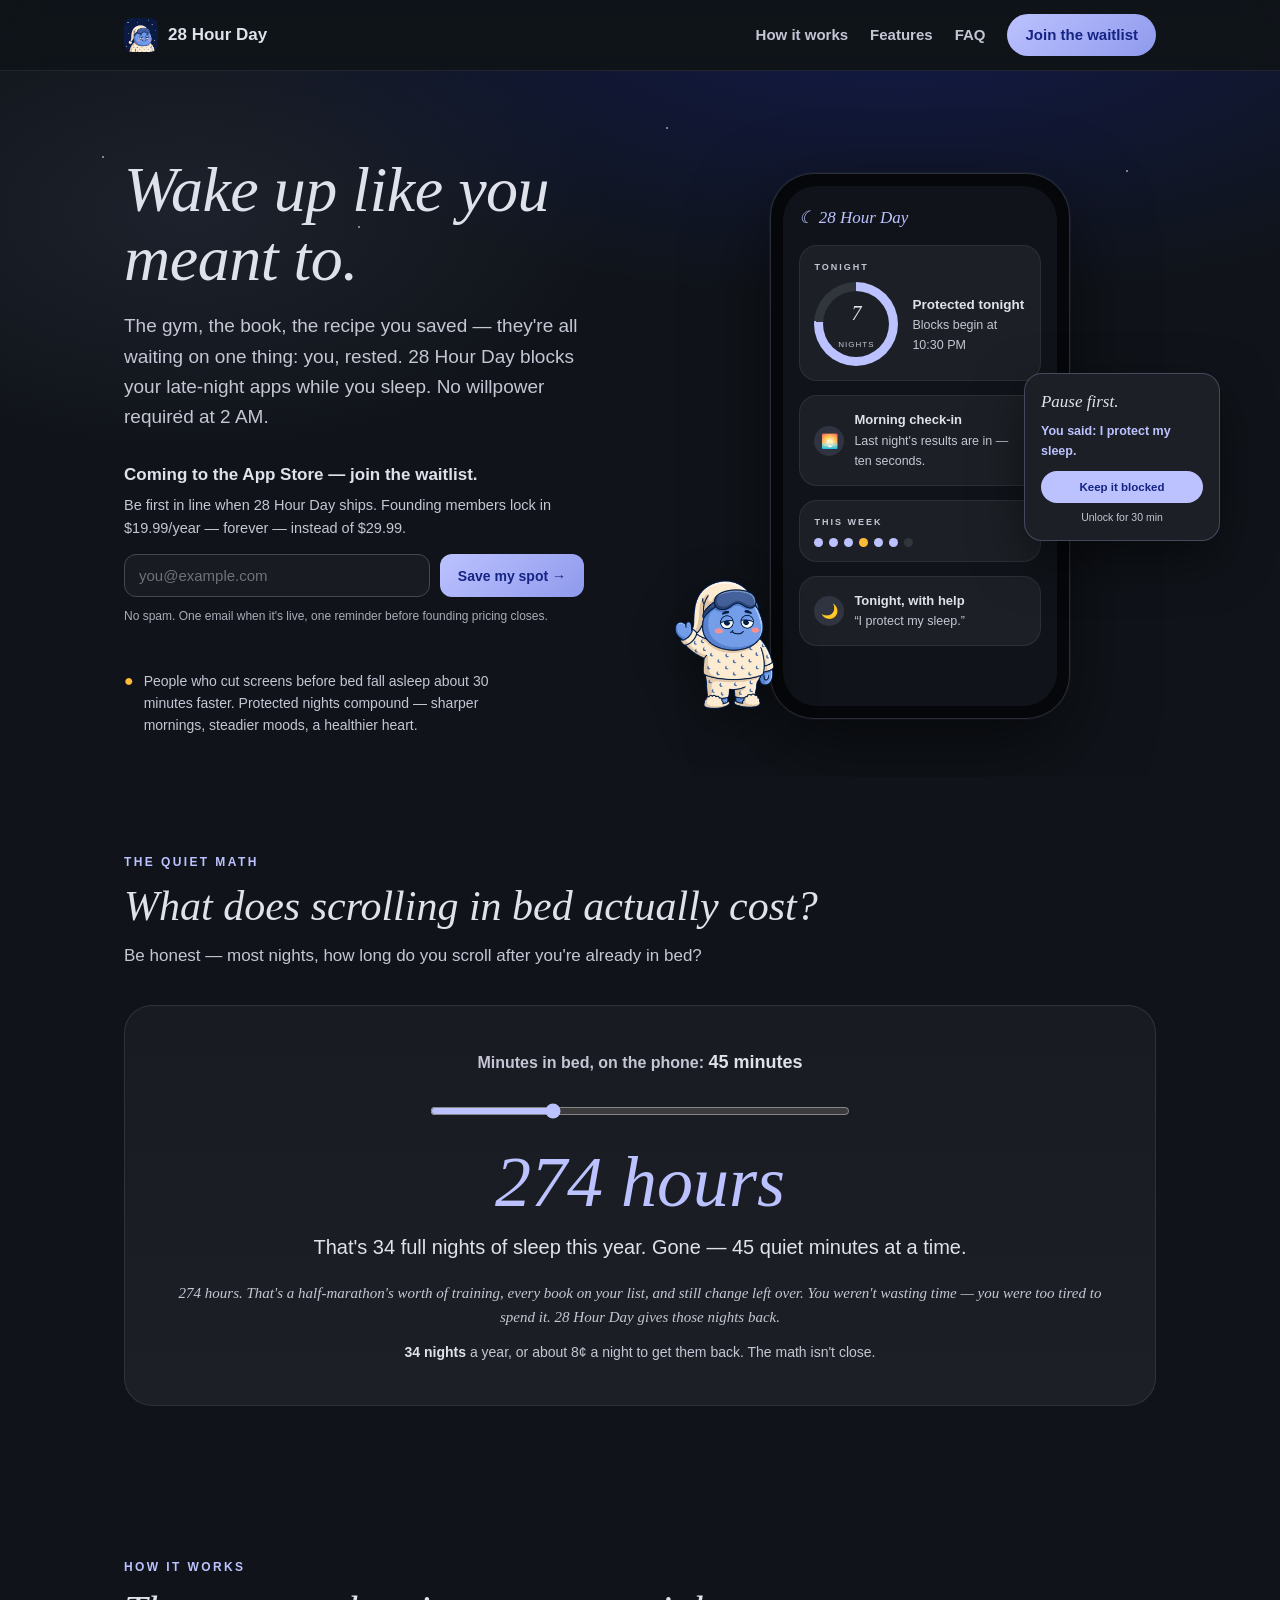
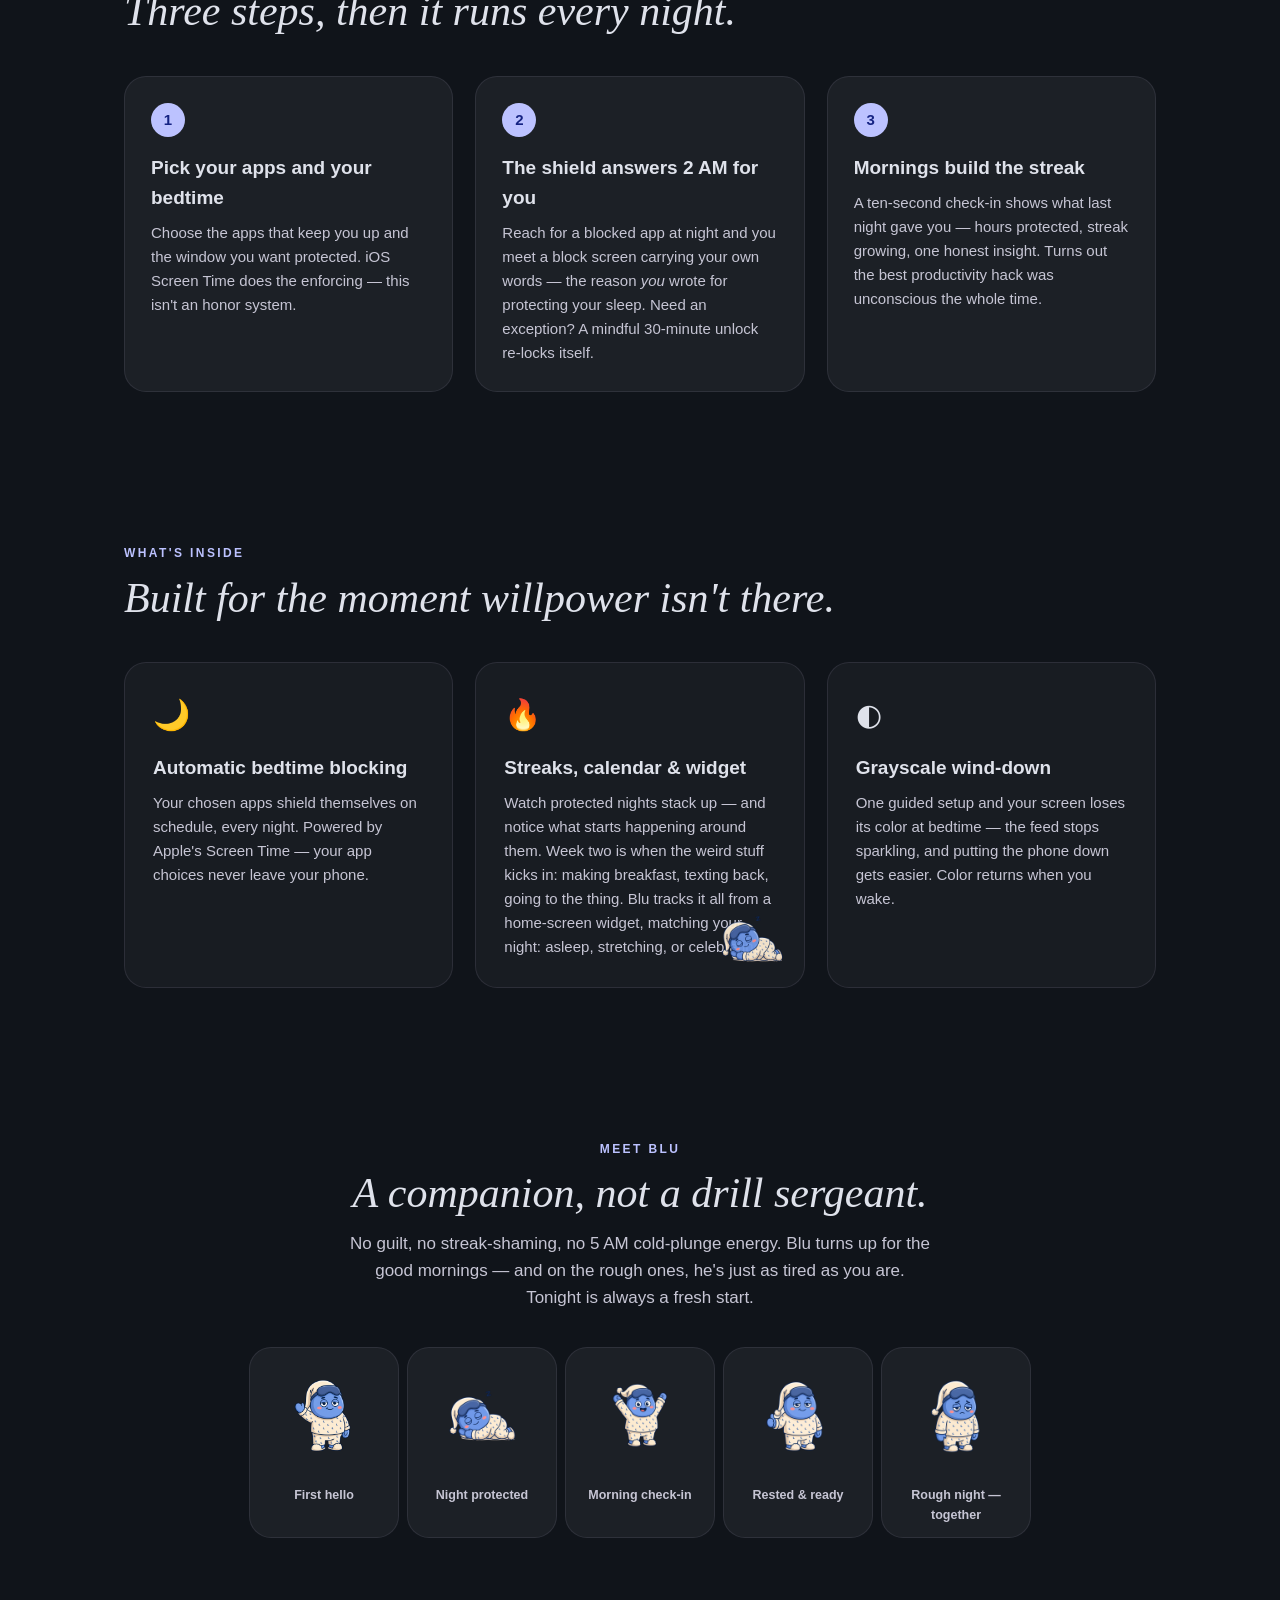
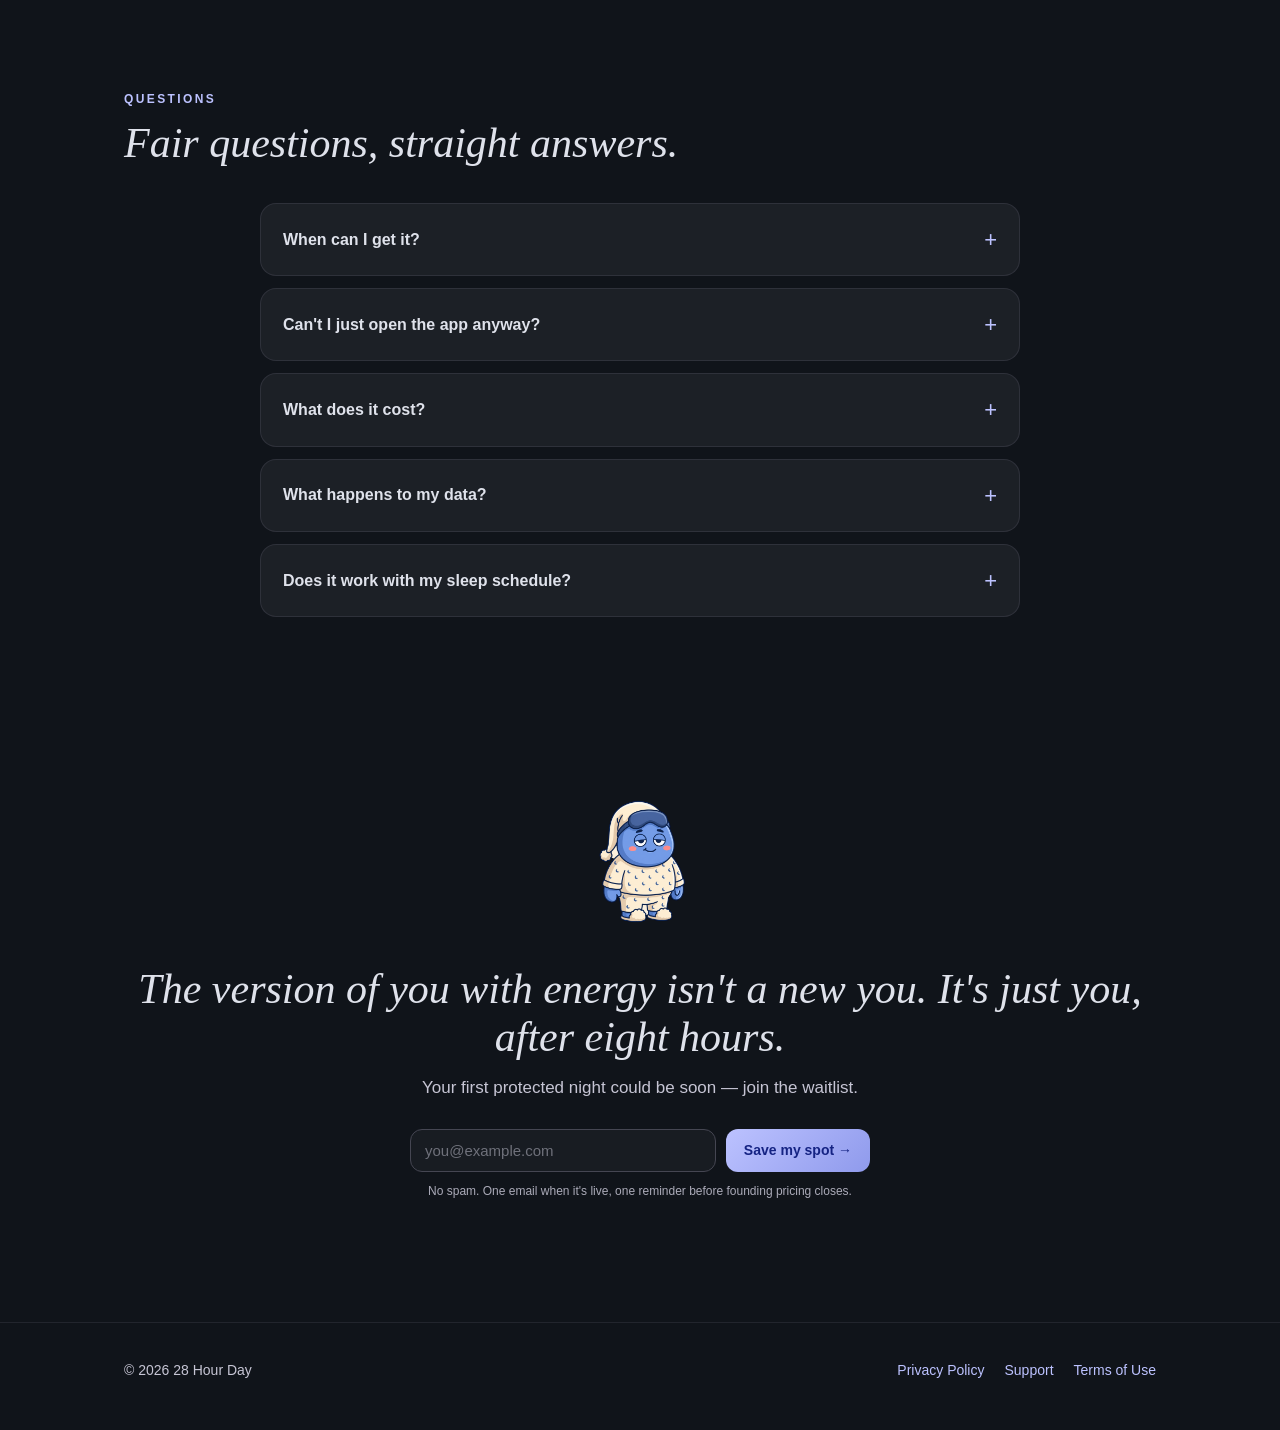
==== index.html @ 4c6e9293 "Wire live Formspree waitlist endpoint Co-Authored-By: Claude Fable 5 <noreply@anthropic.com>" ====
<!DOCTYPE html>
<html lang="en">
<head>
  <meta charset="utf-8">
  <meta name="viewport" content="width=device-width, initial-scale=1">
  <title>28 Hour Day — Wake up like you meant to</title>
  <meta name="description" content="Your phone can't talk you out of sleep anymore. 28 Hour Day blocks late-night apps while you sleep and gives the hours back. Join the waitlist.">
  <meta property="og:title" content="28 Hour Day — Wake up like you meant to">
  <meta property="og:description" content="Your phone can't talk you out of sleep anymore. 28 Hour Day blocks late-night apps while you sleep and gives the hours back. Join the waitlist.">
  <meta property="og:image" content="assets/blu-hero.png">
  <link rel="icon" type="image/png" href="assets/favicon.png">
  <link rel="stylesheet" href="styles.css">
</head>
<body>

<header class="site">
  <div class="wrap">
    <a class="brand" href="#">
      <img src="assets/app-icon.png" alt="28 Hour Day app icon">
      28 Hour Day
    </a>
    <nav class="site-nav">
      <a href="#how" class="hide-mobile">How it works</a>
      <a href="#features" class="hide-mobile">Features</a>
      <a href="#faq" class="hide-mobile">FAQ</a>
      <a href="#get" class="nav-cta">Join the waitlist</a>
    </nav>
  </div>
</header>

<main>
  <!-- Hero -->
  <section class="hero" id="get">
    <div class="stars" aria-hidden="true">
      <i style="top:12%;left:8%"></i><i style="top:22%;left:28%;animation-delay:.6s"></i>
      <i style="top:8%;left:52%;animation-delay:1.2s"></i><i style="top:30%;left:70%;animation-delay:.3s"></i>
      <i style="top:14%;left:88%;animation-delay:1.8s"></i><i style="top:48%;left:14%;animation-delay:.9s"></i>
      <i style="top:60%;left:80%;animation-delay:1.5s"></i><i style="top:70%;left:40%;animation-delay:2.1s"></i>
    </div>
    <div class="wrap hero-grid">
      <div>
        <h1>Wake up like you meant&nbsp;to.</h1>
        <p class="sub">The gym, the book, the recipe you saved — they're all waiting on one thing: you, rested. 28 Hour Day blocks your late-night apps while you sleep. No willpower required at 2&nbsp;AM.</p>
        <div class="waitlist">
          <h3>Coming to the App Store — join the waitlist.</h3>
          <p class="waitlist-body">Be first in line when 28 Hour Day ships. Founding members lock in $19.99/year — forever — instead of $29.99.</p>
          <form class="waitlist-form" data-waitlist novalidate>
            <input type="email" name="email" required autocomplete="email" placeholder="you@example.com" aria-label="Email address">
            <button type="submit">Save my spot &rarr;</button>
          </form>
          <p class="fine">No spam. One email when it's live, one reminder before founding pricing closes.</p>
          <p class="form-note" role="status" aria-live="polite"></p>
        </div>
        <p class="science-line">
          <span class="dot">●</span>
          <span>People who cut screens before bed fall asleep about 30 minutes faster. Protected nights compound — sharper mornings, steadier moods, a healthier heart.</span>
        </p>
      </div>

      <div class="hero-visual">
        <img class="blu" src="assets/blu-wave.png" alt="Blu, the 28 Hour Day mascot, waving">
        <div class="phone" role="img" aria-label="Preview of the 28 Hour Day home screen">
          <div class="screen">
            <div class="app-title">☾ 28 Hour Day</div>
            <div class="card">
              <div class="k">TONIGHT</div>
              <div class="dial">
                <div class="ring"><div>7<small>NIGHTS</small></div></div>
                <div class="dial-copy"><b>Protected tonight</b>Blocks begin at 10:30 PM</div>
              </div>
            </div>
            <div class="card">
              <div class="row">
                <div class="ic">🌅</div>
                <div><b>Morning check-in</b>Last night's results are in — ten seconds.</div>
              </div>
            </div>
            <div class="card">
              <div class="k">THIS WEEK</div>
              <div class="weekdots"><i></i><i></i><i></i><i class="amber"></i><i></i><i></i><i class="off"></i></div>
            </div>
            <div class="card">
              <div class="row">
                <div class="ic">🌙</div>
                <div><b>Tonight, with help</b>“I protect my sleep.”</div>
              </div>
            </div>
          </div>
        </div>
        <aside class="float-card shield" aria-label="Preview of the bedtime block screen">
          <div class="fc-title">Pause first.</div>
          <div class="fc-quote">You said: I protect my sleep.</div>
          <div class="fc-btn">Keep it blocked</div>
          <div class="fc-ghost">Unlock for 30 min</div>
        </aside>
      </div>
    </div>
  </section>

  <!-- Calculator -->
  <section id="cost">
    <div class="wrap">
      <p class="eyebrow">The quiet math</p>
      <h2>What does scrolling in bed actually cost?</h2>
      <p class="section-sub">Be honest — most nights, how long do you scroll after you're already in bed?</p>

      <div class="calc">
        <label for="scrollmins">Minutes in bed, on the phone: <span class="mins" id="minsLabel">45 minutes</span></label>
        <input type="range" id="scrollmins" min="15" max="120" step="15" value="45"
               aria-label="Minutes spent scrolling in bed each night">
        <div class="result" aria-live="polite">
          <div class="big" id="hoursOut">274 hours</div>
          <div class="nights" id="nightsOut">That's 34 full nights of sleep this year. Gone — 45 quiet minutes at a time.</div>
        </div>
        <p class="bridge"><span id="bridgeHours">274 hours</span>. That's a half-marathon's worth of training, every book on your list, and still change left over. You weren't wasting time — you were too tired to spend it. 28 Hour Day gives those nights back.</p>
        <p class="anchor-line"><span id="anchorNights">34 nights</span> a year, or about 8&cent; a night to get them back. The math isn't close.</p>
      </div>
    </div>
  </section>

  <!-- How it works -->
  <section id="how">
    <div class="wrap">
      <p class="eyebrow">How it works</p>
      <h2>Three steps, then it runs every night.</h2>
      <div class="steps">
        <div class="step">
          <div class="n">1</div>
          <h3>Pick your apps and your bedtime</h3>
          <p>Choose the apps that keep you up and the window you want protected. iOS Screen Time does the enforcing — this isn't an honor system.</p>
        </div>
        <div class="step">
          <div class="n">2</div>
          <h3>The shield answers 2 AM for you</h3>
          <p>Reach for a blocked app at night and you meet a block screen carrying your own words — the reason <em>you</em> wrote for protecting your sleep. Need an exception? A mindful 30-minute unlock re-locks itself.</p>
        </div>
        <div class="step">
          <div class="n">3</div>
          <h3>Mornings build the streak</h3>
          <p>A ten-second check-in shows what last night gave you — hours protected, streak growing, one honest insight. Turns out the best productivity hack was unconscious the whole time.</p>
        </div>
      </div>
    </div>
  </section>

  <!-- Features -->
  <section id="features">
    <div class="wrap">
      <p class="eyebrow">What's inside</p>
      <h2>Built for the moment willpower isn't there.</h2>
      <div class="features">
        <div class="feature">
          <div class="fi">🌙</div>
          <h3>Automatic bedtime blocking</h3>
          <p>Your chosen apps shield themselves on schedule, every night. Powered by Apple's Screen Time — your app choices never leave your phone.</p>
        </div>
        <div class="feature">
          <div class="fi">🔥</div>
          <h3>Streaks, calendar &amp; widget</h3>
          <p>Watch protected nights stack up — and notice what starts happening around them. Week two is when the weird stuff kicks in: making breakfast, texting back, going to the thing. Blu tracks it all from a home-screen widget, matching your night: asleep, stretching, or celebrating.</p>
          <img class="blu-mini" src="assets/blu-asleep.png" alt="">
        </div>
        <div class="feature">
          <div class="fi">◐</div>
          <h3>Grayscale wind-down</h3>
          <p>One guided setup and your screen loses its color at bedtime — the feed stops sparkling, and putting the phone down gets easier. Color returns when you wake.</p>
        </div>
      </div>
    </div>
  </section>

  <!-- Blu -->
  <section class="blu-band">
    <div class="wrap">
      <p class="eyebrow">Meet Blu</p>
      <h2>A companion, not a drill sergeant.</h2>
      <p class="section-sub" style="margin-left:auto;margin-right:auto;">No guilt, no streak-shaming, no 5 AM cold-plunge energy. Blu turns up for the good mornings — and on the rough ones, he's just as tired as you are. Tonight is always a fresh start.</p>
      <div class="poses">
        <figure><img src="assets/blu-wave.png" alt="Blu waving hello"><figcaption>First hello</figcaption></figure>
        <figure><img src="assets/blu-asleep.png" alt="Blu asleep"><figcaption>Night protected</figcaption></figure>
        <figure><img src="assets/blu-morning-stretch.png" alt="Blu stretching in the morning"><figcaption>Morning check-in</figcaption></figure>
        <figure><img src="assets/blu-thumbs-up.png" alt="Blu giving a thumbs up"><figcaption>Rested &amp; ready</figcaption></figure>
        <figure><img src="assets/blu-tired.png" alt="Blu looking tired"><figcaption>Rough night — together</figcaption></figure>
      </div>
    </div>
  </section>

  <!-- FAQ -->
  <section id="faq">
    <div class="wrap">
      <p class="eyebrow">Questions</p>
      <h2>Fair questions, straight answers.</h2>
      <div class="faq">
        <details id="faq-appstore">
          <summary>When can I get it?</summary>
          <p>Soon — it's in the final stretch before App Store release. The waitlist is the fastest way in: you'll get one email the day it ships, and founding members on the list lock in $19.99/year for life. No spam, and you can unsubscribe with one tap.</p>
        </details>
        <details>
          <summary>Can't I just open the app anyway?</summary>
          <p>Blocking is enforced by Apple's Screen Time system, not by a reminder you can swipe away. There is a deliberate escape hatch — a 30-minute unlock that re-locks itself — because real life has exceptions. The difference is you'll make that choice looking at your own words, not on autopilot.</p>
        </details>
        <details>
          <summary>What does it cost?</summary>
          <p>28 Hour Day Pro is $29.99/year with a 7-day free trial, or $5.99/month. Waitlist founding members lock in $19.99/year instead. Subscriptions renew automatically until cancelled in your device Settings, and you can cancel anytime during the trial without being charged.</p>
        </details>
        <details>
          <summary>What happens to my data?</summary>
          <p>Your nights live on your phone. Which apps you block never leaves your device — Apple's Screen Time design makes that data invisible even to us. An account (email only) backs up your streak and stats so they survive a reinstall, and you can delete the account and its backup from inside the app at any time. No ads, no tracking. Details in the <a href="privacy.html">privacy policy</a>.</p>
        </details>
        <details>
          <summary>Does it work with my sleep schedule?</summary>
          <p>You set your own bedtime and wake time, including schedules that cross midnight and different days of the week. The morning check-in follows <em>your</em> morning, whenever that is.</p>
        </details>
      </div>
    </div>
  </section>

  <!-- Final CTA -->
  <section class="final-cta">
    <div class="wrap">
      <img class="blu" src="assets/blu-hero.png" alt="Blu, the 28 Hour Day mascot">
      <h2>The version of you with energy isn't a new you. It's just you, after eight hours.</h2>
      <p class="section-sub" style="margin-left:auto;margin-right:auto;text-align:center;">Your first protected night could be soon — join the waitlist.</p>
      <div class="waitlist final">
        <form class="waitlist-form" data-waitlist novalidate>
          <input type="email" name="email" required autocomplete="email" placeholder="you@example.com" aria-label="Email address">
          <button type="submit">Save my spot &rarr;</button>
        </form>
        <p class="fine">No spam. One email when it's live, one reminder before founding pricing closes.</p>
        <p class="form-note" role="status" aria-live="polite"></p>
      </div>
    </div>
  </section>
</main>

<footer class="site">
  <div class="wrap">
    <span>© 2026 28 Hour Day</span>
    <nav>
      <a href="privacy.html">Privacy Policy</a>
      <a href="support.html">Support</a>
      <a href="https://www.apple.com/legal/internet-services/itunes/dev/stdeula/">Terms of Use</a>
    </nav>
  </div>
</footer>

<script>
  // Scroll-cost calculator — same math as the app's onboarding bombshell.
  const slider = document.getElementById("scrollmins");
  const minsLabel = document.getElementById("minsLabel");
  const hoursOut = document.getElementById("hoursOut");
  const nightsOut = document.getElementById("nightsOut");

  const bridgeHours = document.getElementById("bridgeHours");
  const anchorNights = document.getElementById("anchorNights");

  function update() {
    const mins = Number(slider.value);
    const hours = Math.max(1, Math.round(mins * 365 / 60));
    const nights = Math.max(1, Math.round(hours / 8));
    minsLabel.textContent = mins >= 60
      ? (mins % 60 === 0 ? `${mins / 60} hour${mins === 60 ? "" : "s"}` : `${Math.floor(mins / 60)}h ${mins % 60}m`)
      : `${mins} minutes`;
    hoursOut.textContent = `${hours} hours`;
    nightsOut.textContent = `That's ${nights} full nights of sleep this year. Gone — ${mins} quiet minutes at a time.`;
    bridgeHours.textContent = `${hours} hours`;
    anchorNights.textContent = `${nights} nights`;
  }
  slider.addEventListener("input", update);
  update();

  // Waitlist — both forms share one endpoint (Formspree).
  const WAITLIST_ENDPOINT = "https://formspree.io/f/mykrkjol";

  document.querySelectorAll("[data-waitlist]").forEach((form) => {
    const note = form.parentElement.querySelector(".form-note");
    form.addEventListener("submit", async (event) => {
      event.preventDefault();
      const email = form.email.value.trim();
      if (!/^[^\s@]+@[^\s@]+\.[^\s@]+$/.test(email)) {
        note.textContent = "That email doesn't look quite right — mind checking it?";
        return;
      }
      if (WAITLIST_ENDPOINT.includes("YOUR-FORM-ID")) {
        note.textContent = "The waitlist opens in a day or two — check back soon.";
        return;
      }
      const button = form.querySelector("button");
      button.disabled = true;
      note.textContent = "Saving your spot…";
      try {
        const response = await fetch(WAITLIST_ENDPOINT, {
          method: "POST",
          headers: { "Accept": "application/json", "Content-Type": "application/json" },
          body: JSON.stringify({ email })
        });
        if (response.ok) {
          form.replaceWith(Object.assign(document.createElement("p"), {
            className: "waitlist-success",
            textContent: "You're on the list. See you at launch. \u{1F319}"
          }));
          note.textContent = "";
        } else {
          note.textContent = "Hmm, that didn't go through — try again in a minute.";
          button.disabled = false;
        }
      } catch {
        note.textContent = "Hmm, that didn't go through — try again in a minute.";
        button.disabled = false;
      }
    });
  });
</script>

</body>
</html>
---- styles.css ----
/* 28 Hour Day — site styles. Palette mirrors the app's celestial tokens. */

:root {
  --surface: #10141A;
  --surface-low: #181C22;
  --surface-card: #1C2026;
  --surface-high: #31353C;
  --primary: #BCC2FF;
  --primary-deep: #142283;
  --on-primary: #152383;
  --text: #DFE2EB;
  --subtext: #C6C5D4;
  --outline: #454652;
  --amber: #FFBA38;
  --serif: "New York", "Iowan Old Style", Georgia, "Times New Roman", serif;
  --rounded: -apple-system, BlinkMacSystemFont, "SF Pro Rounded", "Segoe UI", Roboto, sans-serif;
}

* { margin: 0; padding: 0; box-sizing: border-box; }

html { scroll-behavior: smooth; }

body {
  background: var(--surface);
  color: var(--text);
  font-family: var(--rounded);
  font-size: 17px;
  line-height: 1.6;
  -webkit-font-smoothing: antialiased;
}

a { color: var(--primary); text-decoration: none; }
a:hover { text-decoration: underline; }

.wrap { max-width: 1080px; margin: 0 auto; padding: 0 24px; }

/* Header */
header.site {
  position: sticky; top: 0; z-index: 50;
  background: rgba(16, 20, 26, 0.85);
  backdrop-filter: blur(14px);
  -webkit-backdrop-filter: blur(14px);
  border-bottom: 1px solid rgba(69, 70, 82, 0.35);
}
header.site .wrap {
  display: flex; align-items: center; justify-content: space-between;
  padding-top: 14px; padding-bottom: 14px;
}
.brand { display: flex; align-items: center; gap: 10px; font-weight: 700; color: var(--text); font-size: 17px; }
.brand img { width: 34px; height: 34px; border-radius: 8px; }
.brand:hover { text-decoration: none; }
nav.site-nav { display: flex; gap: 22px; align-items: center; font-size: 15px; font-weight: 600; }
nav.site-nav a { color: var(--subtext); }
nav.site-nav a:hover { color: var(--primary); text-decoration: none; }
.nav-cta {
  background: linear-gradient(135deg, var(--primary), #8f9aec);
  color: var(--on-primary) !important;
  padding: 9px 18px; border-radius: 999px; font-weight: 700;
}
.nav-cta:hover { filter: brightness(1.06); }

/* Hero */
.hero { position: relative; overflow: hidden; padding: 84px 0 40px; }
.hero::before {
  content: ""; position: absolute; inset: 0;
  background:
    radial-gradient(1200px 500px at 70% -10%, rgba(20, 34, 131, 0.45), transparent 60%),
    radial-gradient(700px 400px at 15% 20%, rgba(188, 194, 255, 0.08), transparent 60%);
  pointer-events: none;
}
.stars { position: absolute; inset: 0; pointer-events: none; }
.stars i {
  position: absolute; width: 2px; height: 2px; border-radius: 50%;
  background: rgba(223, 226, 235, 0.7);
  animation: twinkle 3.4s ease-in-out infinite;
}
@keyframes twinkle { 0%, 100% { opacity: .25; } 50% { opacity: .9; } }
@media (prefers-reduced-motion: reduce) { .stars i { animation: none; } }

.hero-grid { position: relative; display: grid; grid-template-columns: 1.05fr .95fr; gap: 40px; align-items: center; }

.hero h1 {
  font-family: var(--serif); font-style: italic; font-weight: 500;
  font-size: clamp(42px, 6vw, 64px); line-height: 1.08; letter-spacing: -0.5px;
}
.hero .sub {
  margin-top: 18px; font-size: 19px; color: var(--subtext); max-width: 46ch;
}
.hero .cta-row { margin-top: 28px; display: flex; align-items: center; gap: 16px; flex-wrap: wrap; }

.badge-appstore {
  display: inline-flex; align-items: center; gap: 10px;
  border: 1.5px solid var(--outline); border-radius: 12px;
  padding: 10px 18px; color: var(--text); font-weight: 600; font-size: 15px;
  background: var(--surface-low);
}
.badge-appstore:hover { border-color: var(--primary); text-decoration: none; }
.badge-appstore .apple { font-size: 24px; line-height: 1; }
.badge-appstore small { display: block; font-size: 11px; color: var(--subtext); font-weight: 500; }
.badge-appstore.soon { opacity: .85; }

/* Waitlist */
.waitlist { margin-top: 28px; max-width: 460px; }
.waitlist h3 { font-size: 17px; font-weight: 700; }
.waitlist .waitlist-body { color: var(--subtext); font-size: 14.5px; margin-top: 6px; }
.waitlist-form { display: flex; gap: 10px; margin-top: 14px; }
.waitlist-form input {
  flex: 1; min-width: 0; background: var(--surface-low);
  border: 1.5px solid var(--outline); border-radius: 12px;
  padding: 12px 14px; color: var(--text); font-family: var(--rounded); font-size: 15px;
}
.waitlist-form input::placeholder { color: rgba(198, 197, 212, .5); }
.waitlist-form input:focus { outline: none; border-color: var(--primary); }
.waitlist-form button {
  background: linear-gradient(135deg, var(--primary), #8f9aec);
  color: var(--on-primary); border: none; border-radius: 12px;
  padding: 12px 18px; font-family: var(--rounded); font-size: 14px; font-weight: 700;
  cursor: pointer; white-space: nowrap;
}
.waitlist-form button:hover { filter: brightness(1.06); }
.waitlist-form button:disabled { opacity: .6; cursor: default; }
.waitlist .fine { font-size: 12px; color: var(--subtext); margin-top: 10px; opacity: .85; }
.waitlist .form-note { font-size: 13px; color: var(--amber); margin-top: 8px; min-height: 1em; }
.waitlist-success { font-size: 16px; font-weight: 700; color: var(--primary); margin-top: 14px; }
.waitlist.final { margin-left: auto; margin-right: auto; text-align: center; }
.waitlist.final .waitlist-form { justify-content: center; }
@media (max-width: 480px) {
  .waitlist-form { flex-direction: column; }
  .waitlist-form button { width: 100%; }
}

/* Calculator pricing anchor */
.anchor-line { color: var(--subtext); font-size: 14px; margin-top: 12px; }
.anchor-line span { color: var(--text); font-weight: 700; }

.science-line {
  margin-top: 22px; font-size: 14px; color: var(--subtext);
  display: flex; gap: 10px; align-items: flex-start; max-width: 48ch;
}
.science-line .dot { color: var(--amber); font-size: 16px; line-height: 1.4; }

/* Phone mockup */
.hero-visual { position: relative; display: flex; justify-content: center; }
.hero-visual .blu { position: absolute; width: 180px; bottom: -20px; left: -48px; z-index: 3; filter: drop-shadow(0 12px 24px rgba(0,0,0,.45)); }

.phone {
  width: 300px; border-radius: 44px; padding: 12px;
  background: #05070a; border: 1px solid #2a2e36;
  box-shadow: 0 30px 80px rgba(0, 0, 0, .55), 0 0 0 1px rgba(188,194,255,.06);
  position: relative; z-index: 2;
}
.phone .screen {
  border-radius: 34px; overflow: hidden; background: var(--surface);
  padding: 18px 16px 22px; min-height: 520px;
  display: flex; flex-direction: column; gap: 14px;
}
.screen .app-title { display: flex; align-items: center; gap: 7px; color: var(--primary); font-family: var(--serif); font-style: italic; font-size: 17px; }
.screen .card {
  background: var(--surface-card); border-radius: 18px; padding: 14px;
  border: 1px solid rgba(69,70,82,.4);
}
.screen .k { font-size: 9px; letter-spacing: 2px; color: var(--subtext); font-weight: 700; }
.screen .dial { display: flex; align-items: center; gap: 14px; margin-top: 8px; }
.screen .ring {
  width: 84px; height: 84px; border-radius: 50%;
  background: conic-gradient(var(--primary) 0 76%, var(--surface-high) 76% 100%);
  display: grid; place-items: center; flex: none;
}
.screen .ring > div {
  width: 66px; height: 66px; border-radius: 50%; background: var(--surface-card);
  display: grid; place-items: center; text-align: center;
  font-family: var(--serif); font-style: italic; font-size: 20px; color: var(--text);
}
.screen .ring small { display: block; font-size: 8px; letter-spacing: 1px; color: var(--subtext); font-family: var(--rounded); font-style: normal; }
.screen .dial-copy { font-size: 12.5px; color: var(--subtext); }
.screen .dial-copy b { color: var(--text); display: block; font-size: 13.5px; }
.screen .row { display: flex; align-items: center; gap: 10px; font-size: 12.5px; color: var(--subtext); }
.screen .row .ic { width: 30px; height: 30px; border-radius: 50%; background: rgba(188,194,255,.12); display: grid; place-items: center; font-size: 14px; flex: none; }
.screen .row b { color: var(--text); display: block; font-size: 13px; }
.screen .weekdots { display: flex; gap: 6px; margin-top: 8px; }
.screen .weekdots i { width: 9px; height: 9px; border-radius: 50%; background: var(--primary); }
.screen .weekdots i.off { background: var(--surface-high); }
.screen .weekdots i.amber { background: var(--amber); }

.float-card {
  position: absolute; z-index: 4; background: var(--surface-card);
  border: 1px solid rgba(188,194,255,.25); border-radius: 18px; padding: 14px 16px;
  box-shadow: 0 18px 50px rgba(0,0,0,.5); width: 210px;
}
.float-card.shield { right: -64px; top: 200px; width: 196px; }
.float-card .fc-title { font-family: var(--serif); font-style: italic; font-size: 17px; }
.float-card .fc-quote { color: var(--primary); font-size: 12.5px; font-weight: 600; margin-top: 6px; }
.float-card .fc-btn {
  margin-top: 10px; background: var(--primary); color: var(--on-primary);
  border-radius: 999px; text-align: center; font-size: 11.5px; font-weight: 700; padding: 7px;
}
.float-card .fc-ghost { text-align: center; font-size: 10.5px; color: var(--subtext); margin-top: 6px; }

/* Sections */
section { padding: 76px 0; }
.eyebrow { font-size: 12px; letter-spacing: 2.4px; font-weight: 700; color: var(--primary); text-transform: uppercase; }
h2 {
  font-family: var(--serif); font-style: italic; font-weight: 500;
  font-size: clamp(30px, 4vw, 42px); line-height: 1.15; margin-top: 10px;
}
.section-sub { color: var(--subtext); margin-top: 12px; max-width: 62ch; }

/* Calculator */
.calc {
  background: linear-gradient(180deg, var(--surface-low), var(--surface-card));
  border: 1px solid rgba(69,70,82,.5); border-radius: 28px;
  padding: 42px; margin-top: 36px; text-align: center;
}
.calc label { display: block; font-size: 16px; color: var(--subtext); font-weight: 600; }
.calc input[type="range"] {
  width: min(420px, 90%); margin: 26px auto 6px; accent-color: var(--primary); display: block;
}
.calc .mins { font-weight: 700; color: var(--text); font-size: 18px; }
.calc .result { margin-top: 26px; }
.calc .big {
  font-family: var(--serif); font-style: italic; font-size: clamp(44px, 7vw, 72px);
  color: var(--primary); line-height: 1.05;
}
.calc .nights { color: var(--text); font-size: 20px; margin-top: 10px; }
.calc .bridge { color: var(--subtext); font-size: 15px; margin-top: 18px; font-style: italic; font-family: var(--serif); }

/* Steps */
.steps { display: grid; grid-template-columns: repeat(3, 1fr); gap: 22px; margin-top: 40px; }
.step { background: var(--surface-card); border: 1px solid rgba(69,70,82,.45); border-radius: 22px; padding: 26px; }
.step .n {
  width: 34px; height: 34px; border-radius: 50%; background: var(--primary);
  color: var(--on-primary); font-weight: 800; display: grid; place-items: center; font-size: 15px;
}
.step h3 { margin-top: 16px; font-size: 19px; }
.step p { margin-top: 8px; color: var(--subtext); font-size: 15px; }

/* Features */
.features { display: grid; grid-template-columns: repeat(3, 1fr); gap: 22px; margin-top: 40px; }
.feature {
  background: var(--surface-low); border: 1px solid rgba(69,70,82,.45);
  border-radius: 22px; padding: 28px; position: relative; overflow: hidden;
}
.feature .fi { font-size: 30px; }
.feature h3 { margin-top: 14px; font-size: 19px; }
.feature p { margin-top: 8px; color: var(--subtext); font-size: 15px; }
.feature img.blu-mini { position: absolute; right: 6px; bottom: 0; width: 92px; opacity: .95; }

/* Blu band */
.blu-band { text-align: center; }
.blu-band .poses { display: flex; justify-content: center; gap: 8px; margin-top: 36px; flex-wrap: wrap; }
.blu-band .poses figure {
  background: var(--surface-card); border: 1px solid rgba(69,70,82,.45);
  border-radius: 22px; padding: 20px 16px 12px; width: 150px;
}
.blu-band .poses img { width: 100px; height: 100px; object-fit: contain; }
.blu-band .poses figcaption { font-size: 12.5px; color: var(--subtext); margin-top: 8px; font-weight: 600; }

/* FAQ */
.faq { max-width: 760px; margin: 36px auto 0; }
.faq details {
  background: var(--surface-card); border: 1px solid rgba(69,70,82,.45);
  border-radius: 16px; padding: 18px 22px; margin-bottom: 12px;
}
.faq summary { cursor: pointer; font-weight: 700; font-size: 16px; list-style: none; display: flex; justify-content: space-between; align-items: center; }
.faq summary::-webkit-details-marker { display: none; }
.faq summary::after { content: "+"; color: var(--primary); font-size: 22px; font-weight: 400; }
.faq details[open] summary::after { content: "–"; }
.faq details p { margin-top: 12px; color: var(--subtext); font-size: 15px; }

/* Final CTA */
.final-cta { text-align: center; padding-bottom: 100px; }
.final-cta .blu { width: 170px; }
.final-cta h2 { margin-top: 6px; }
.final-cta .cta-row { justify-content: center; display: flex; margin-top: 28px; }

/* Footer */
footer.site {
  border-top: 1px solid rgba(69,70,82,.35); padding: 36px 0 48px;
  color: var(--subtext); font-size: 14px;
}
footer.site .wrap { display: flex; justify-content: space-between; align-items: center; gap: 18px; flex-wrap: wrap; }
footer.site nav { display: flex; gap: 20px; }

/* Legal pages */
.legal { max-width: 760px; margin: 0 auto; padding: 64px 24px 96px; }
.legal h1 { font-family: var(--serif); font-style: italic; font-weight: 500; font-size: 38px; }
.legal .updated { color: var(--subtext); font-size: 14px; margin-top: 8px; }
.legal h2 { font-size: 24px; margin: 40px 0 0; }
.legal p, .legal li { color: var(--subtext); margin-top: 12px; font-size: 16px; }
.legal ul { padding-left: 22px; }
.legal strong { color: var(--text); }

/* Responsive */
@media (max-width: 900px) {
  .hero-grid { grid-template-columns: 1fr; gap: 56px; }
  .hero { padding-top: 56px; }
  .hero-visual { margin-top: 8px; }
  .float-card.shield { right: 0; }
  .steps, .features { grid-template-columns: 1fr; }
  nav.site-nav a.hide-mobile { display: none; }
}
@media (max-width: 480px) {
  .hero-visual .blu { width: 140px; left: -8px; }
  .float-card.shield { display: none; }
  .calc { padding: 30px 18px; }
}
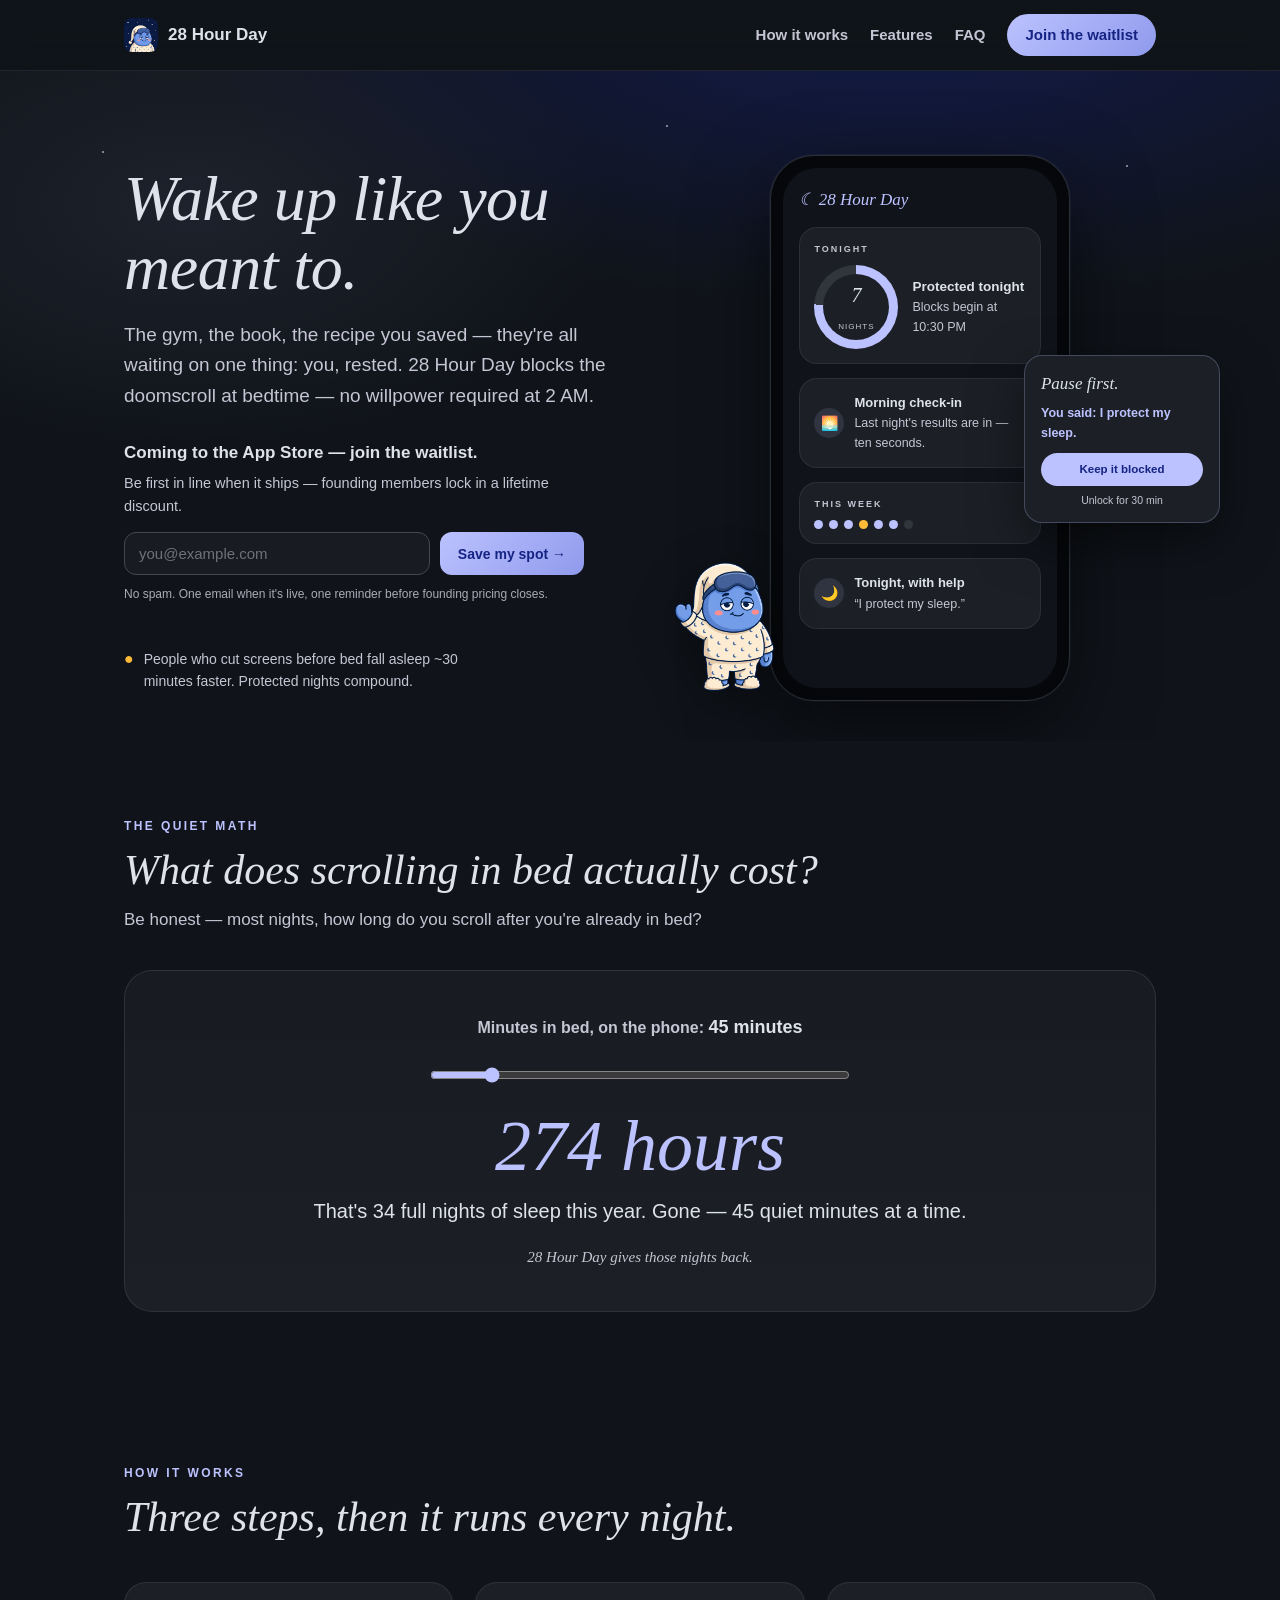
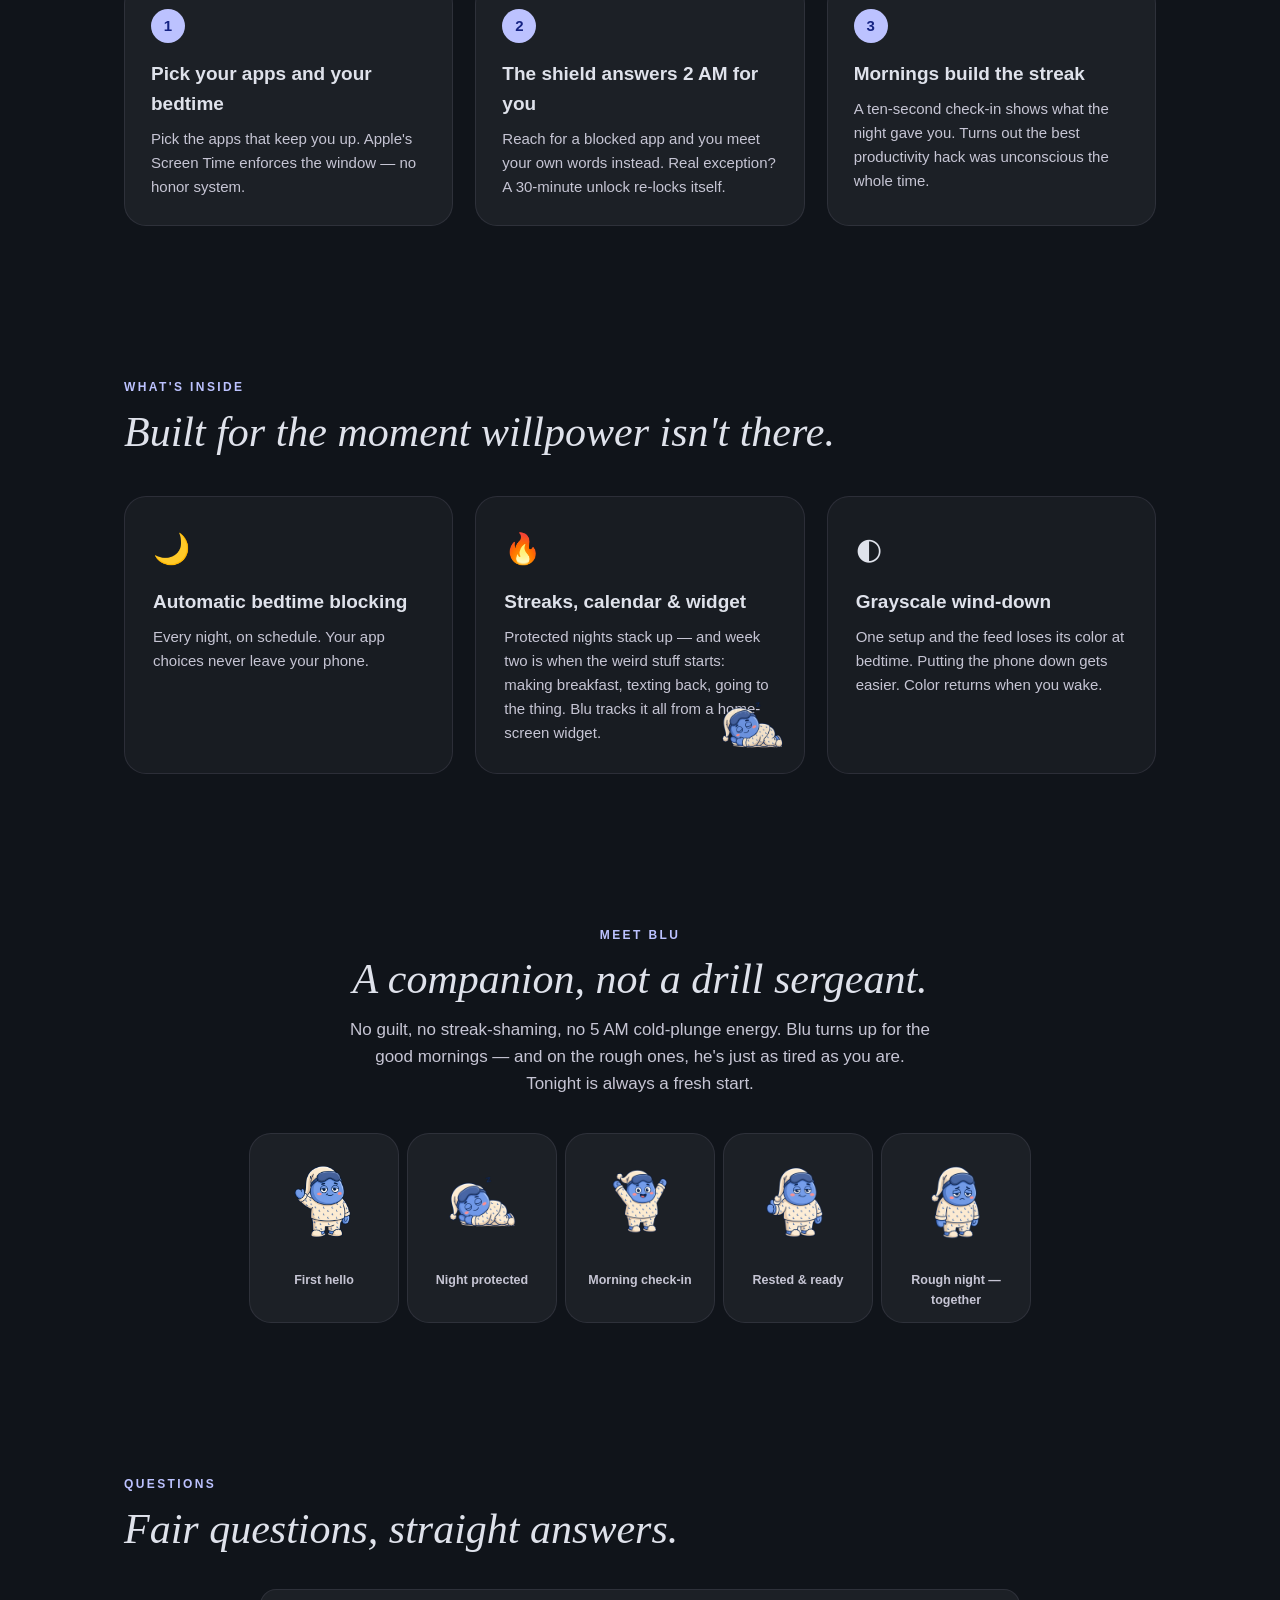
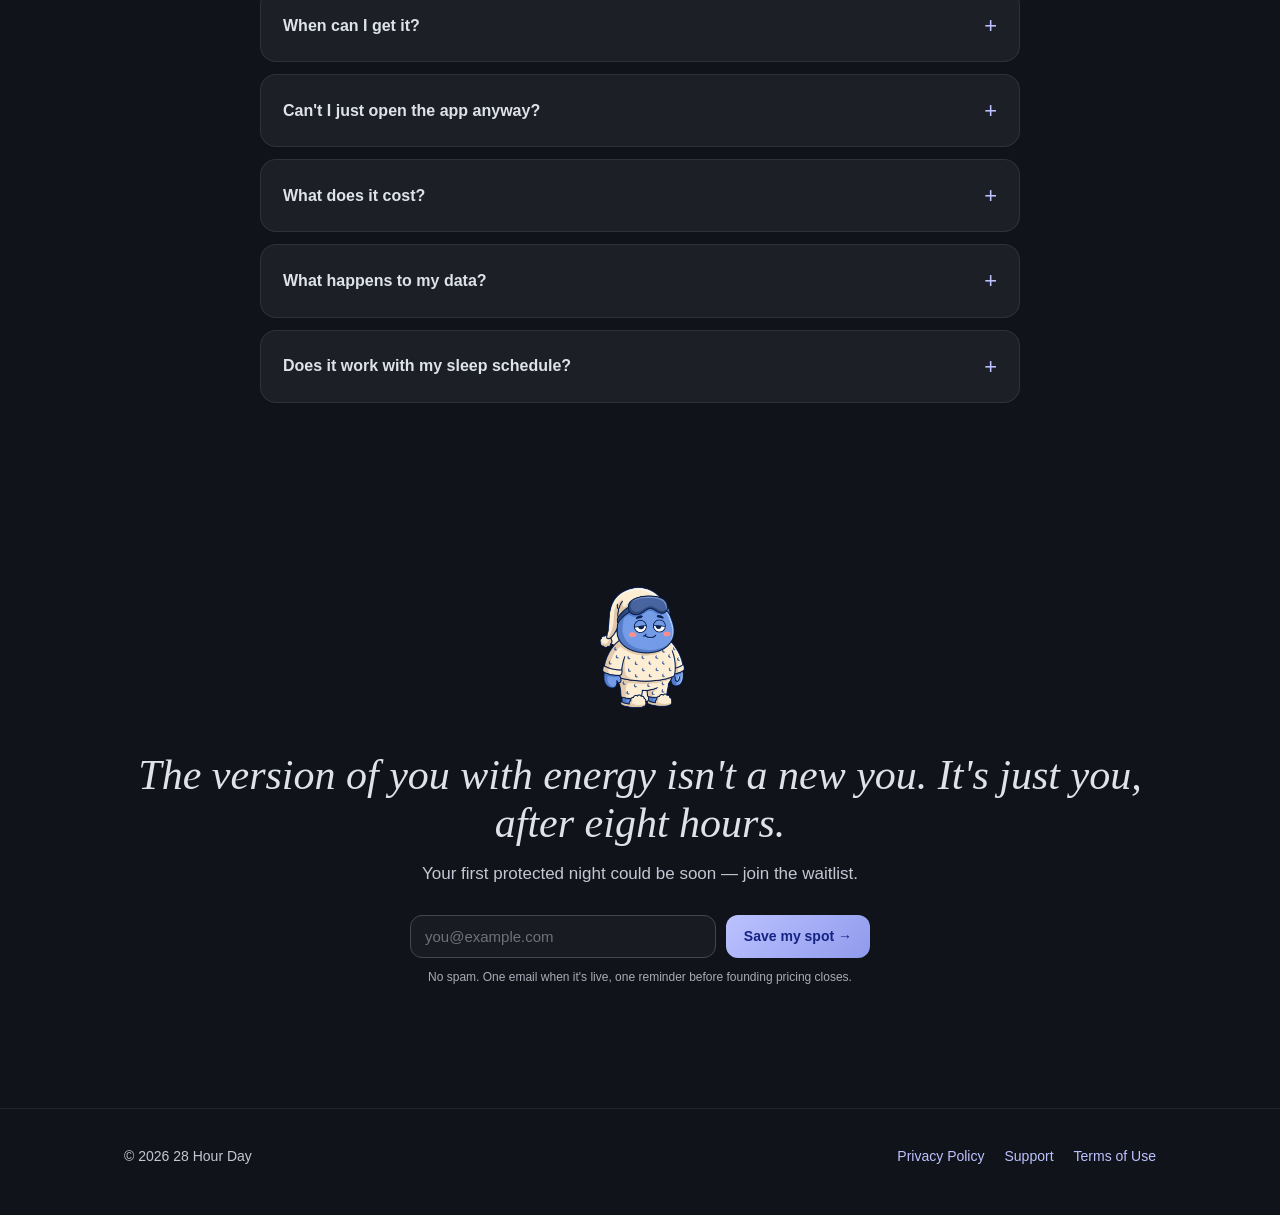
==== commit e1924637: "Copy diet: doomscroll hero line, pricing off the page surface, 4h slider Hero sub is one sentence sh" ====
--- a/index.html
+++ b/index.html
@@ -40,10 +40,10 @@
     <div class="wrap hero-grid">
       <div>
         <h1>Wake up like you meant&nbsp;to.</h1>
-        <p class="sub">The gym, the book, the recipe you saved — they're all waiting on one thing: you, rested. 28 Hour Day blocks your late-night apps while you sleep. No willpower required at 2&nbsp;AM.</p>
+        <p class="sub">The gym, the book, the recipe you saved — they're all waiting on one thing: you, rested. 28 Hour Day blocks the doomscroll at bedtime — no willpower required at 2&nbsp;AM.</p>
         <div class="waitlist">
           <h3>Coming to the App Store — join the waitlist.</h3>
-          <p class="waitlist-body">Be first in line when 28 Hour Day ships. Founding members lock in $19.99/year — forever — instead of $29.99.</p>
+          <p class="waitlist-body">Be first in line when it ships — founding members lock in a lifetime discount.</p>
           <form class="waitlist-form" data-waitlist novalidate>
             <input type="email" name="email" required autocomplete="email" placeholder="you@example.com" aria-label="Email address">
             <button type="submit">Save my spot &rarr;</button>
@@ -53,7 +53,7 @@
         </div>
         <p class="science-line">
           <span class="dot">●</span>
-          <span>People who cut screens before bed fall asleep about 30 minutes faster. Protected nights compound — sharper mornings, steadier moods, a healthier heart.</span>
+          <span>People who cut screens before bed fall asleep ~30 minutes faster. Protected nights compound.</span>
         </p>
       </div>
 
@@ -106,14 +106,13 @@
 
       <div class="calc">
         <label for="scrollmins">Minutes in bed, on the phone: <span class="mins" id="minsLabel">45 minutes</span></label>
-        <input type="range" id="scrollmins" min="15" max="120" step="15" value="45"
+        <input type="range" id="scrollmins" min="15" max="240" step="15" value="45"
                aria-label="Minutes spent scrolling in bed each night">
         <div class="result" aria-live="polite">
           <div class="big" id="hoursOut">274 hours</div>
           <div class="nights" id="nightsOut">That's 34 full nights of sleep this year. Gone — 45 quiet minutes at a time.</div>
         </div>
-        <p class="bridge"><span id="bridgeHours">274 hours</span>. That's a half-marathon's worth of training, every book on your list, and still change left over. You weren't wasting time — you were too tired to spend it. 28 Hour Day gives those nights back.</p>
-        <p class="anchor-line"><span id="anchorNights">34 nights</span> a year, or about 8&cent; a night to get them back. The math isn't close.</p>
+        <p class="bridge">28 Hour Day gives those nights back.</p>
       </div>
     </div>
   </section>
@@ -127,17 +126,17 @@
         <div class="step">
           <div class="n">1</div>
           <h3>Pick your apps and your bedtime</h3>
-          <p>Choose the apps that keep you up and the window you want protected. iOS Screen Time does the enforcing — this isn't an honor system.</p>
+          <p>Pick the apps that keep you up. Apple's Screen Time enforces the window — no honor system.</p>
         </div>
         <div class="step">
           <div class="n">2</div>
           <h3>The shield answers 2 AM for you</h3>
-          <p>Reach for a blocked app at night and you meet a block screen carrying your own words — the reason <em>you</em> wrote for protecting your sleep. Need an exception? A mindful 30-minute unlock re-locks itself.</p>
+          <p>Reach for a blocked app and you meet your own words instead. Real exception? A 30-minute unlock re-locks itself.</p>
         </div>
         <div class="step">
           <div class="n">3</div>
           <h3>Mornings build the streak</h3>
-          <p>A ten-second check-in shows what last night gave you — hours protected, streak growing, one honest insight. Turns out the best productivity hack was unconscious the whole time.</p>
+          <p>A ten-second check-in shows what the night gave you. Turns out the best productivity hack was unconscious the whole time.</p>
         </div>
       </div>
     </div>
@@ -152,18 +151,18 @@
         <div class="feature">
           <div class="fi">🌙</div>
           <h3>Automatic bedtime blocking</h3>
-          <p>Your chosen apps shield themselves on schedule, every night. Powered by Apple's Screen Time — your app choices never leave your phone.</p>
+          <p>Every night, on schedule. Your app choices never leave your phone.</p>
         </div>
         <div class="feature">
           <div class="fi">🔥</div>
           <h3>Streaks, calendar &amp; widget</h3>
-          <p>Watch protected nights stack up — and notice what starts happening around them. Week two is when the weird stuff kicks in: making breakfast, texting back, going to the thing. Blu tracks it all from a home-screen widget, matching your night: asleep, stretching, or celebrating.</p>
+          <p>Protected nights stack up — and week two is when the weird stuff starts: making breakfast, texting back, going to the thing. Blu tracks it all from a home-screen widget.</p>
           <img class="blu-mini" src="assets/blu-asleep.png" alt="">
         </div>
         <div class="feature">
           <div class="fi">◐</div>
           <h3>Grayscale wind-down</h3>
-          <p>One guided setup and your screen loses its color at bedtime — the feed stops sparkling, and putting the phone down gets easier. Color returns when you wake.</p>
+          <p>One setup and the feed loses its color at bedtime. Putting the phone down gets easier. Color returns when you wake.</p>
         </div>
       </div>
     </div>
@@ -201,7 +200,7 @@
         </details>
         <details>
           <summary>What does it cost?</summary>
-          <p>28 Hour Day Pro is $29.99/year with a 7-day free trial, or $5.99/month. Waitlist founding members lock in $19.99/year instead. Subscriptions renew automatically until cancelled in your device Settings, and you can cancel anytime during the trial without being charged.</p>
+          <p>28 Hour Day Pro is $29.99/year — about 8&cent; a night — with a 7-day free trial, or $5.99/month. Waitlist founding members lock in $19.99/year instead. Subscriptions renew automatically until cancelled in your device Settings, and you can cancel anytime during the trial without being charged.</p>
         </details>
         <details>
           <summary>What happens to my data?</summary>
@@ -251,20 +250,16 @@
   const hoursOut = document.getElementById("hoursOut");
   const nightsOut = document.getElementById("nightsOut");
 
-  const bridgeHours = document.getElementById("bridgeHours");
-  const anchorNights = document.getElementById("anchorNights");
-
   function update() {
     const mins = Number(slider.value);
     const hours = Math.max(1, Math.round(mins * 365 / 60));
     const nights = Math.max(1, Math.round(hours / 8));
-    minsLabel.textContent = mins >= 60
+    const pretty = mins >= 60
       ? (mins % 60 === 0 ? `${mins / 60} hour${mins === 60 ? "" : "s"}` : `${Math.floor(mins / 60)}h ${mins % 60}m`)
-      : `${mins} minutes`;
+      : `${mins} quiet minutes`;
+    minsLabel.textContent = mins >= 60 ? pretty : `${mins} minutes`;
     hoursOut.textContent = `${hours} hours`;
-    nightsOut.textContent = `That's ${nights} full nights of sleep this year. Gone — ${mins} quiet minutes at a time.`;
-    bridgeHours.textContent = `${hours} hours`;
-    anchorNights.textContent = `${nights} nights`;
+    nightsOut.textContent = `That's ${nights} full nights of sleep this year. Gone — ${pretty} at a time.`;
   }
   slider.addEventListener("input", update);
   update();
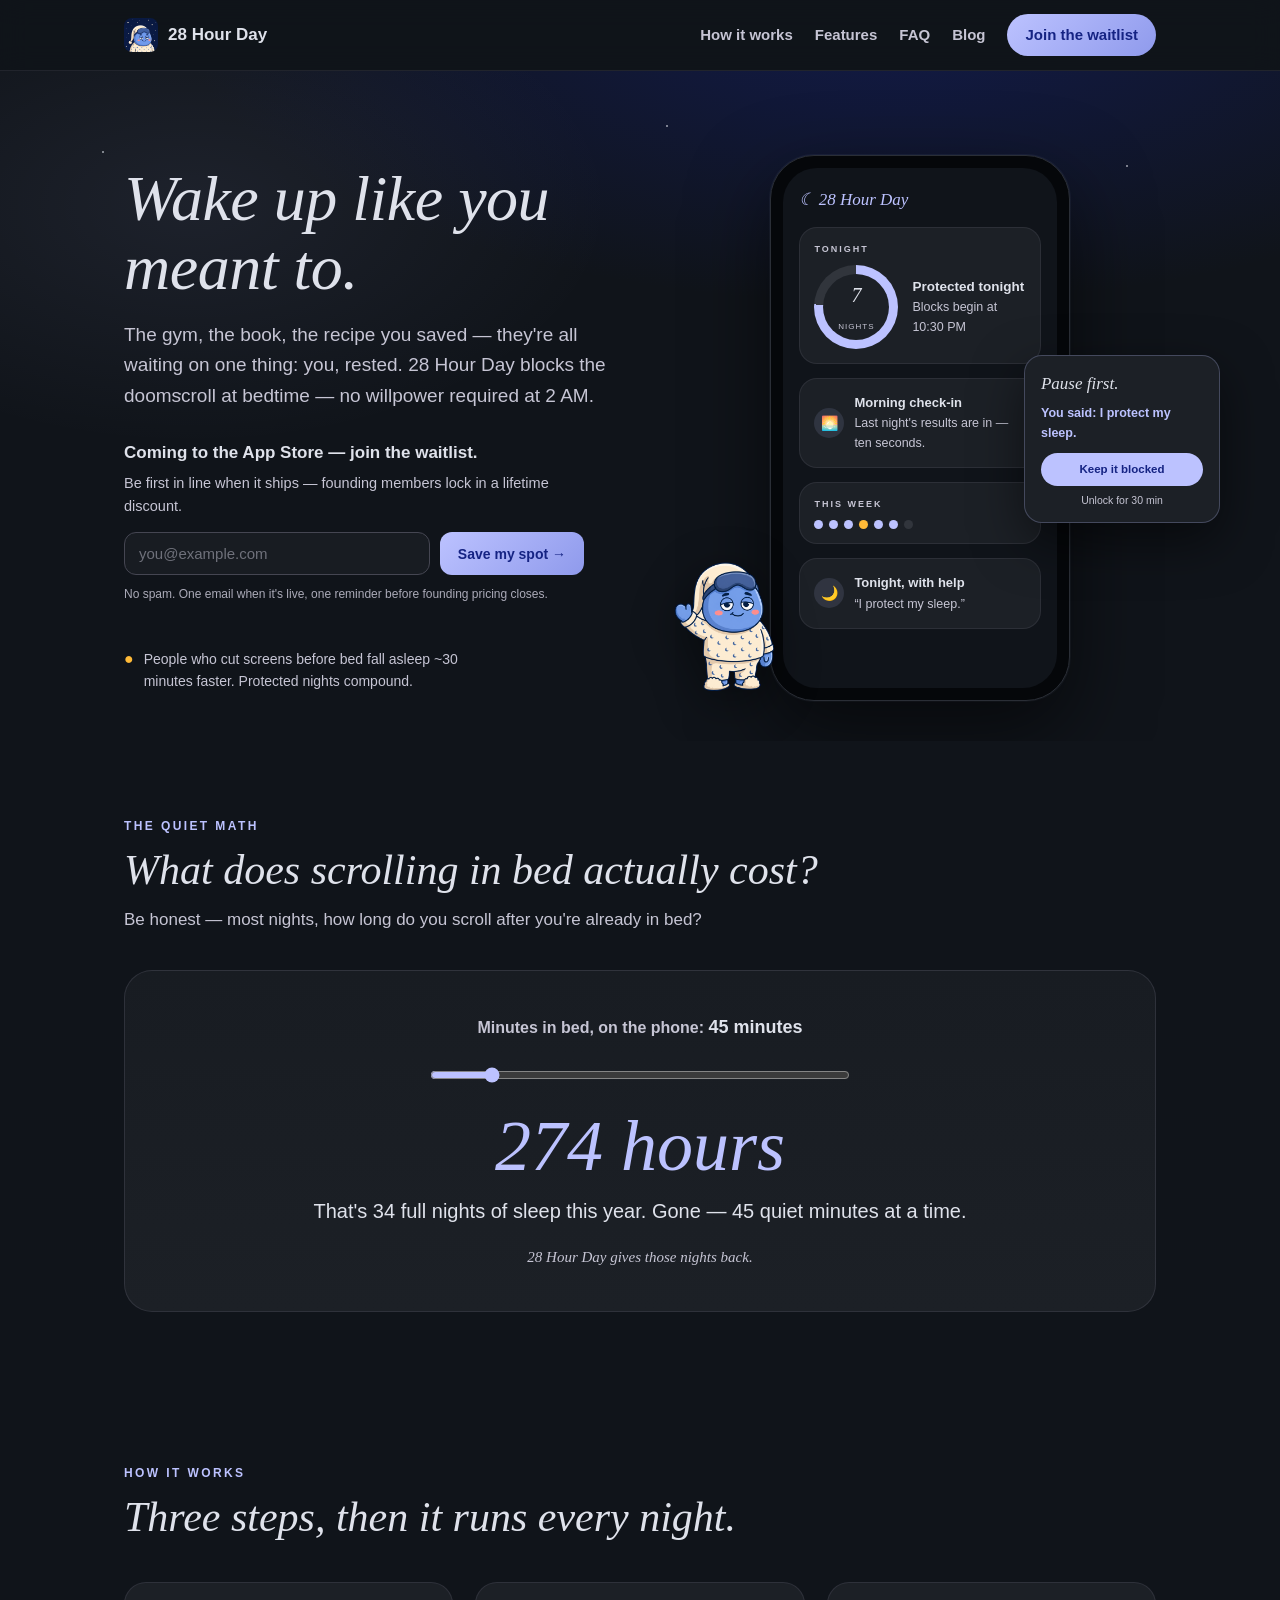
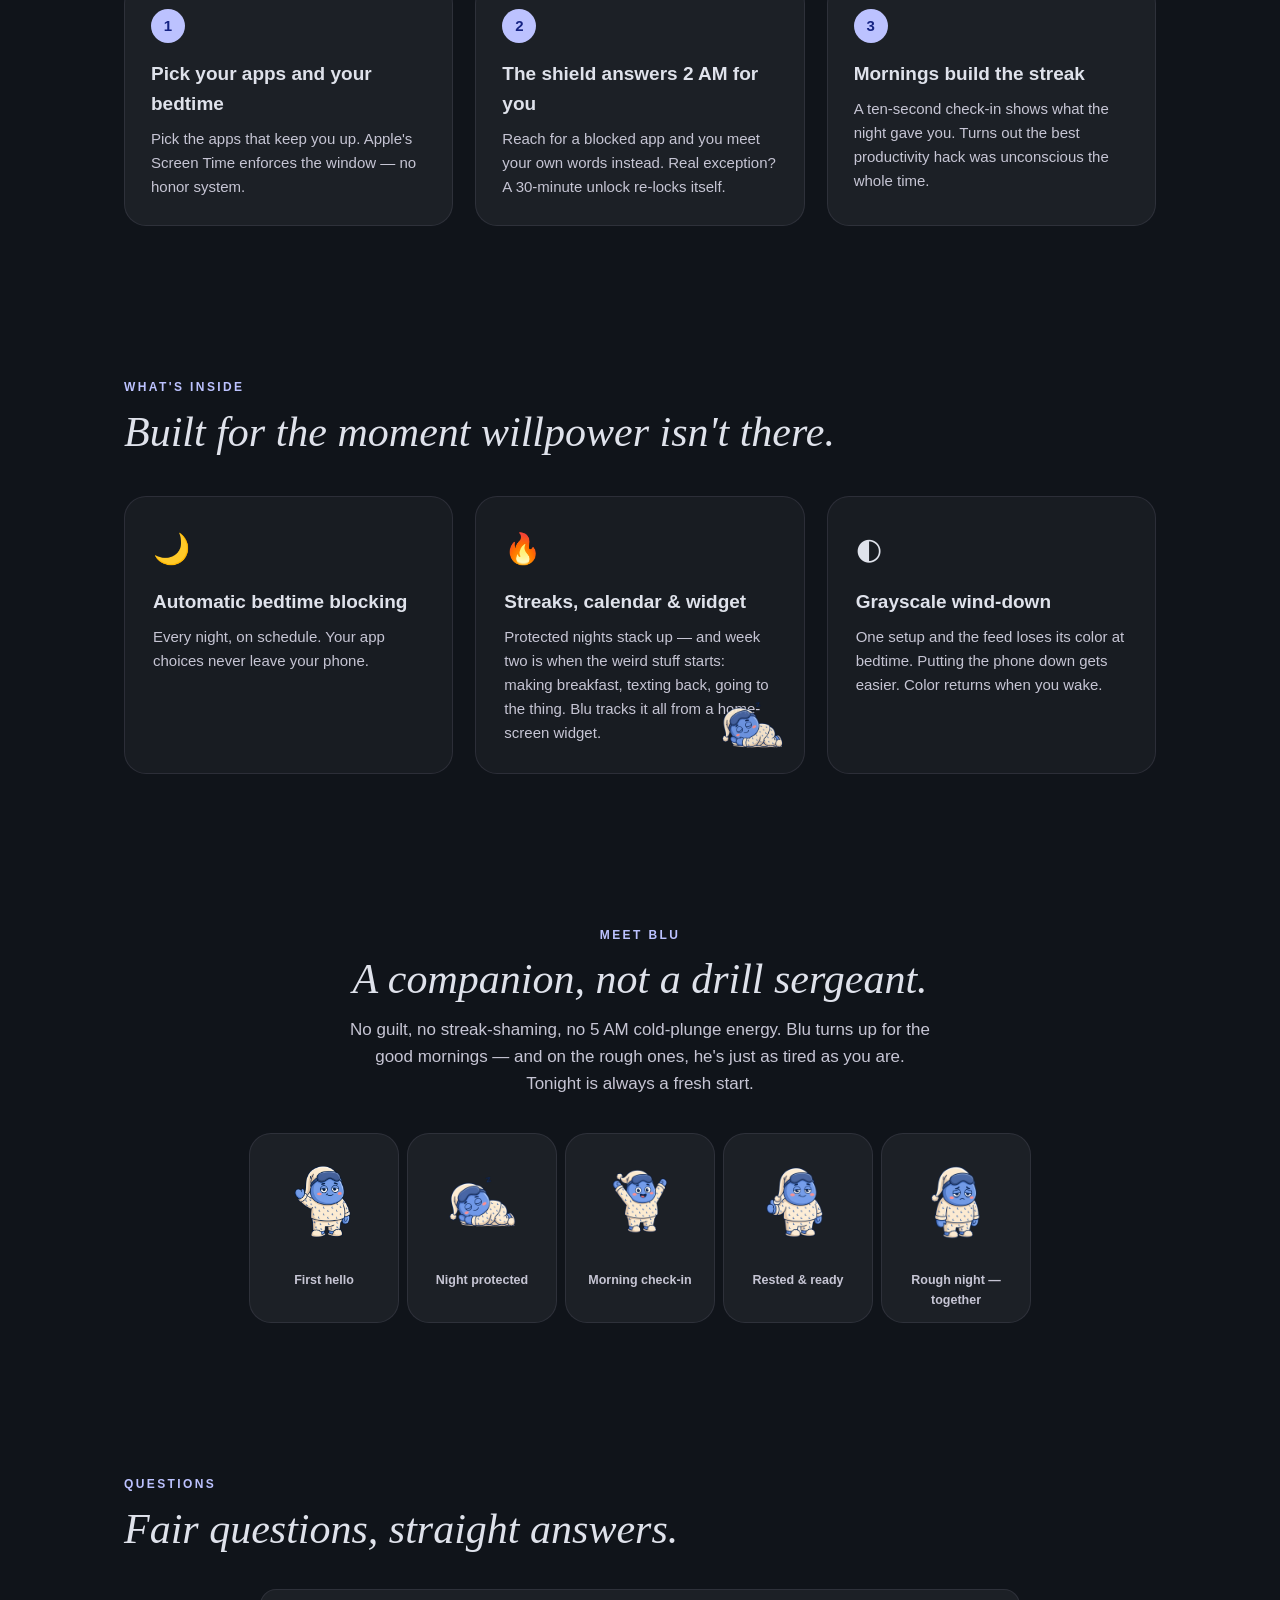
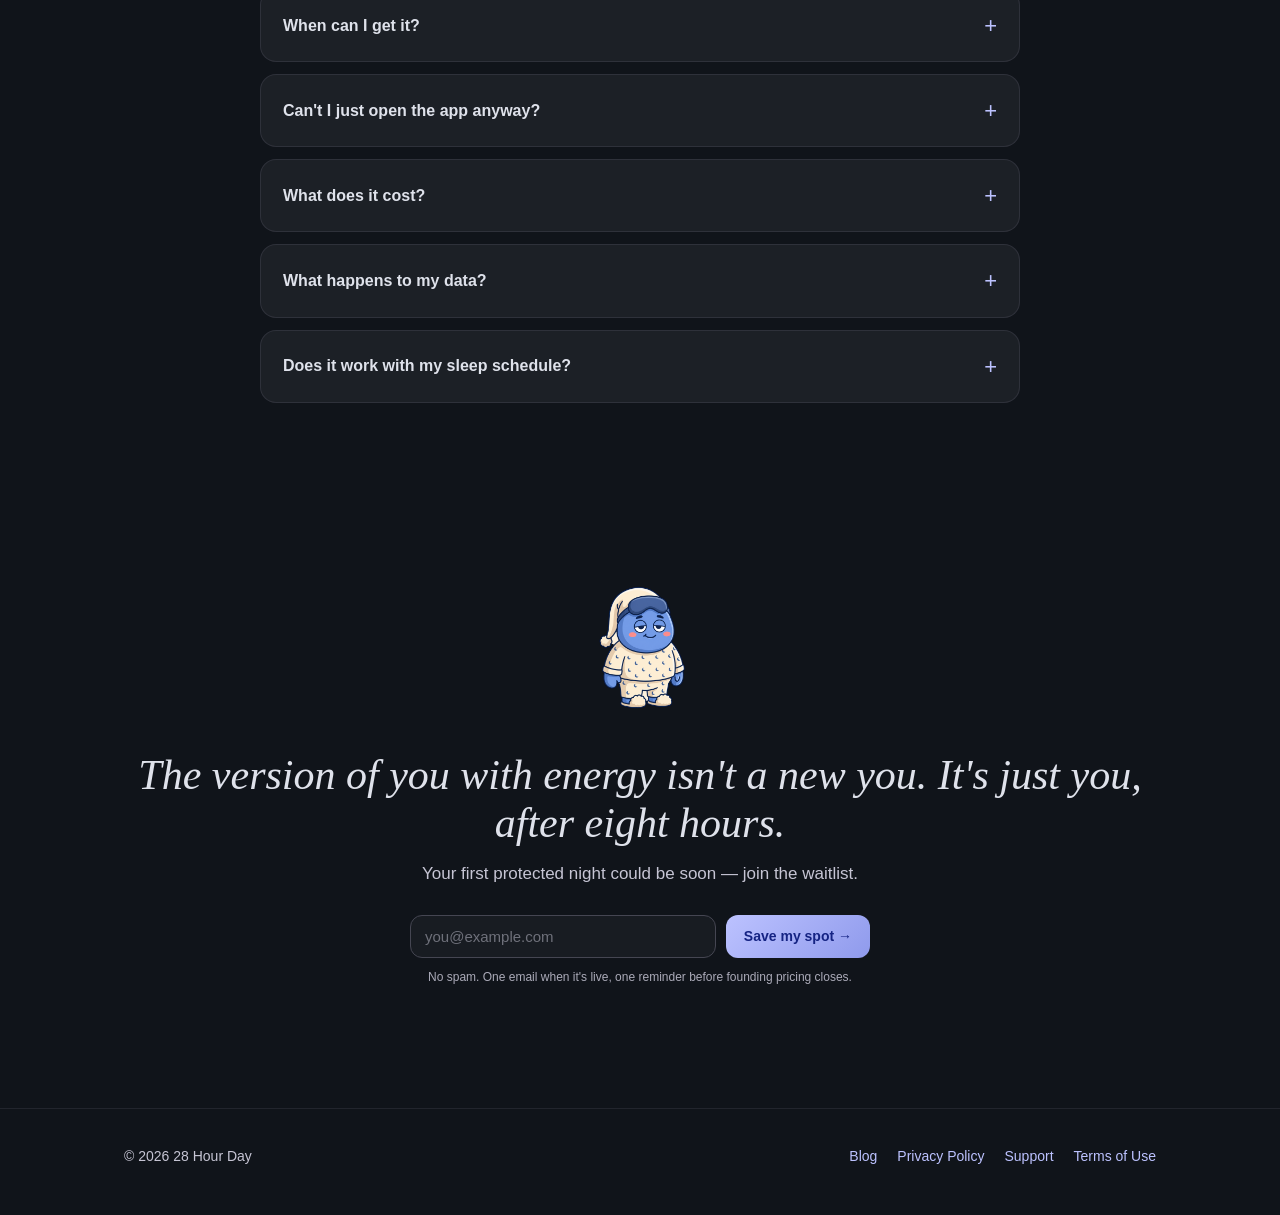
==== commit 6fc282ae: "SEO: meta/canonical/OG tags, JSON-LD, sitemap, and four-post blog - Canonical URLs, absolute og:imag" ====
--- a/index.html
+++ b/index.html
@@ -3,13 +3,82 @@
 <head>
   <meta charset="utf-8">
   <meta name="viewport" content="width=device-width, initial-scale=1">
-  <title>28 Hour Day — Wake up like you meant to</title>
+  <title>28 Hour Day — Bedtime App Blocker for iPhone</title>
   <meta name="description" content="Your phone can't talk you out of sleep anymore. 28 Hour Day blocks late-night apps while you sleep and gives the hours back. Join the waitlist.">
-  <meta property="og:title" content="28 Hour Day — Wake up like you meant to">
+  <link rel="canonical" href="https://gao440.github.io/28hourday-site/">
+  <meta property="og:type" content="website">
+  <meta property="og:site_name" content="28 Hour Day">
+  <meta property="og:url" content="https://gao440.github.io/28hourday-site/">
+  <meta property="og:title" content="28 Hour Day — Bedtime App Blocker for iPhone">
   <meta property="og:description" content="Your phone can't talk you out of sleep anymore. 28 Hour Day blocks late-night apps while you sleep and gives the hours back. Join the waitlist.">
-  <meta property="og:image" content="assets/blu-hero.png">
+  <meta property="og:image" content="https://gao440.github.io/28hourday-site/assets/blu-hero.png">
+  <meta name="twitter:card" content="summary_large_image">
+  <meta name="twitter:title" content="28 Hour Day — Bedtime App Blocker for iPhone">
+  <meta name="twitter:description" content="Your phone can't talk you out of sleep anymore. 28 Hour Day blocks late-night apps while you sleep and gives the hours back. Join the waitlist.">
+  <meta name="twitter:image" content="https://gao440.github.io/28hourday-site/assets/blu-hero.png">
   <link rel="icon" type="image/png" href="assets/favicon.png">
   <link rel="stylesheet" href="styles.css">
+  <script type="application/ld+json">
+  {
+    "@context": "https://schema.org",
+    "@graph": [
+      {
+        "@type": "MobileApplication",
+        "@id": "https://gao440.github.io/28hourday-site/#app",
+        "name": "28 Hour Day",
+        "operatingSystem": "iOS",
+        "applicationCategory": "HealthApplication",
+        "description": "28 Hour Day blocks distracting apps at bedtime using Apple's Screen Time, with a grayscale wind-down and morning streaks — so you stop doomscrolling in bed and actually sleep.",
+        "url": "https://gao440.github.io/28hourday-site/",
+        "image": "https://gao440.github.io/28hourday-site/assets/app-icon.png",
+        "offers": { "@type": "Offer", "price": "0", "priceCurrency": "USD" }
+      },
+      {
+        "@type": "WebSite",
+        "@id": "https://gao440.github.io/28hourday-site/#website",
+        "name": "28 Hour Day",
+        "url": "https://gao440.github.io/28hourday-site/"
+      },
+      {
+        "@type": "Organization",
+        "@id": "https://gao440.github.io/28hourday-site/#org",
+        "name": "28 Hour Day",
+        "url": "https://gao440.github.io/28hourday-site/",
+        "logo": "https://gao440.github.io/28hourday-site/assets/app-icon.png"
+      },
+      {
+        "@type": "FAQPage",
+        "mainEntity": [
+          {
+            "@type": "Question",
+            "name": "When can I get 28 Hour Day?",
+            "acceptedAnswer": { "@type": "Answer", "text": "Soon — it's in the final stretch before App Store release. The waitlist is the fastest way in: you'll get one email the day it ships, and founding members on the list lock in $19.99/year for life." }
+          },
+          {
+            "@type": "Question",
+            "name": "Can't I just open the app anyway?",
+            "acceptedAnswer": { "@type": "Answer", "text": "Blocking is enforced by Apple's Screen Time system, not by a reminder you can swipe away. There is a deliberate escape hatch — a 30-minute unlock that re-locks itself — because real life has exceptions." }
+          },
+          {
+            "@type": "Question",
+            "name": "What does 28 Hour Day cost?",
+            "acceptedAnswer": { "@type": "Answer", "text": "28 Hour Day Pro is $29.99/year — about 8 cents a night — with a 7-day free trial, or $5.99/month. Waitlist founding members lock in $19.99/year instead." }
+          },
+          {
+            "@type": "Question",
+            "name": "What happens to my data?",
+            "acceptedAnswer": { "@type": "Answer", "text": "Your nights live on your phone. Which apps you block never leaves your device — Apple's Screen Time design makes that data invisible even to us. No ads, no tracking." }
+          },
+          {
+            "@type": "Question",
+            "name": "Does it work with my sleep schedule?",
+            "acceptedAnswer": { "@type": "Answer", "text": "You set your own bedtime and wake time, including schedules that cross midnight and different days of the week. The morning check-in follows your morning, whenever that is." }
+          }
+        ]
+      }
+    ]
+  }
+  </script>
 </head>
 <body>
 
@@ -23,6 +92,7 @@
       <a href="#how" class="hide-mobile">How it works</a>
       <a href="#features" class="hide-mobile">Features</a>
       <a href="#faq" class="hide-mobile">FAQ</a>
+      <a href="blog/" class="hide-mobile">Blog</a>
       <a href="#get" class="nav-cta">Join the waitlist</a>
     </nav>
   </div>
@@ -236,6 +306,7 @@
   <div class="wrap">
     <span>© 2026 28 Hour Day</span>
     <nav>
+      <a href="blog/">Blog</a>
       <a href="privacy.html">Privacy Policy</a>
       <a href="support.html">Support</a>
       <a href="https://www.apple.com/legal/internet-services/itunes/dev/stdeula/">Terms of Use</a>
--- a/styles.css
+++ b/styles.css
@@ -290,6 +290,51 @@
 .legal ul { padding-left: 22px; }
 .legal strong { color: var(--text); }
 
+/* Blog */
+.blog-index { max-width: 760px; margin: 0 auto; padding: 64px 24px 96px; }
+.blog-index h1 { font-family: var(--serif); font-style: italic; font-weight: 500; font-size: 38px; }
+.blog-index .blog-intro { color: var(--subtext); margin-top: 10px; font-size: 16px; max-width: 56ch; }
+.post-list { margin-top: 40px; display: grid; gap: 18px; }
+.post-card {
+  display: block; border: 1px solid rgba(69,70,82,.35); border-radius: 16px;
+  padding: 22px 24px; color: var(--text); transition: border-color .15s ease;
+}
+.post-card:hover { border-color: rgba(160,160,190,.6); }
+.post-card h2 { font-size: 20px; line-height: 1.3; }
+.post-card p { color: var(--subtext); font-size: 15px; margin-top: 8px; }
+.post-card .post-meta { color: var(--subtext); font-size: 13px; margin-top: 12px; opacity: .8; }
+
+.post { max-width: 720px; margin: 0 auto; padding: 64px 24px 96px; }
+.post h1 { font-family: var(--serif); font-style: italic; font-weight: 500; font-size: 36px; line-height: 1.15; }
+.post .byline { color: var(--subtext); font-size: 14px; margin-top: 12px; }
+.post h2 { font-size: 24px; margin: 44px 0 0; }
+.post h3 { font-size: 19px; margin: 30px 0 0; }
+.post p, .post li { color: var(--subtext); margin-top: 14px; font-size: 16.5px; line-height: 1.65; }
+.post ul, .post ol { padding-left: 24px; }
+.post li { margin-top: 8px; }
+.post strong { color: var(--text); }
+.post a { text-decoration: underline; text-underline-offset: 3px; }
+.post blockquote {
+  margin: 20px 0 0; padding: 14px 20px; border-left: 3px solid rgba(160,160,190,.5);
+  color: var(--subtext); font-style: italic;
+}
+.post .post-cta {
+  margin-top: 48px; border: 1px solid rgba(69,70,82,.45); border-radius: 16px;
+  padding: 24px; text-align: center;
+}
+.post .post-cta h2 { margin-top: 0; font-size: 21px; }
+.post .post-cta p { font-size: 15px; }
+.post .post-cta .nav-cta { display: inline-block; margin-top: 14px; }
+.post .sources { margin-top: 48px; padding-top: 20px; border-top: 1px solid rgba(69,70,82,.35); }
+.post .sources h2 { font-size: 17px; margin-top: 0; }
+.post .sources li { font-size: 14px; overflow-wrap: anywhere; }
+.post .stat-callout {
+  margin-top: 20px; border: 1px solid rgba(69,70,82,.45); border-radius: 14px; padding: 18px 22px;
+}
+.post .stat-callout .big-stat { font-size: 30px; font-weight: 800; color: var(--text); }
+.post .stat-callout p { margin-top: 4px; font-size: 14.5px; }
+.post .further { margin-top: 40px; }
+
 /* Responsive */
 @media (max-width: 900px) {
   .hero-grid { grid-template-columns: 1fr; gap: 56px; }
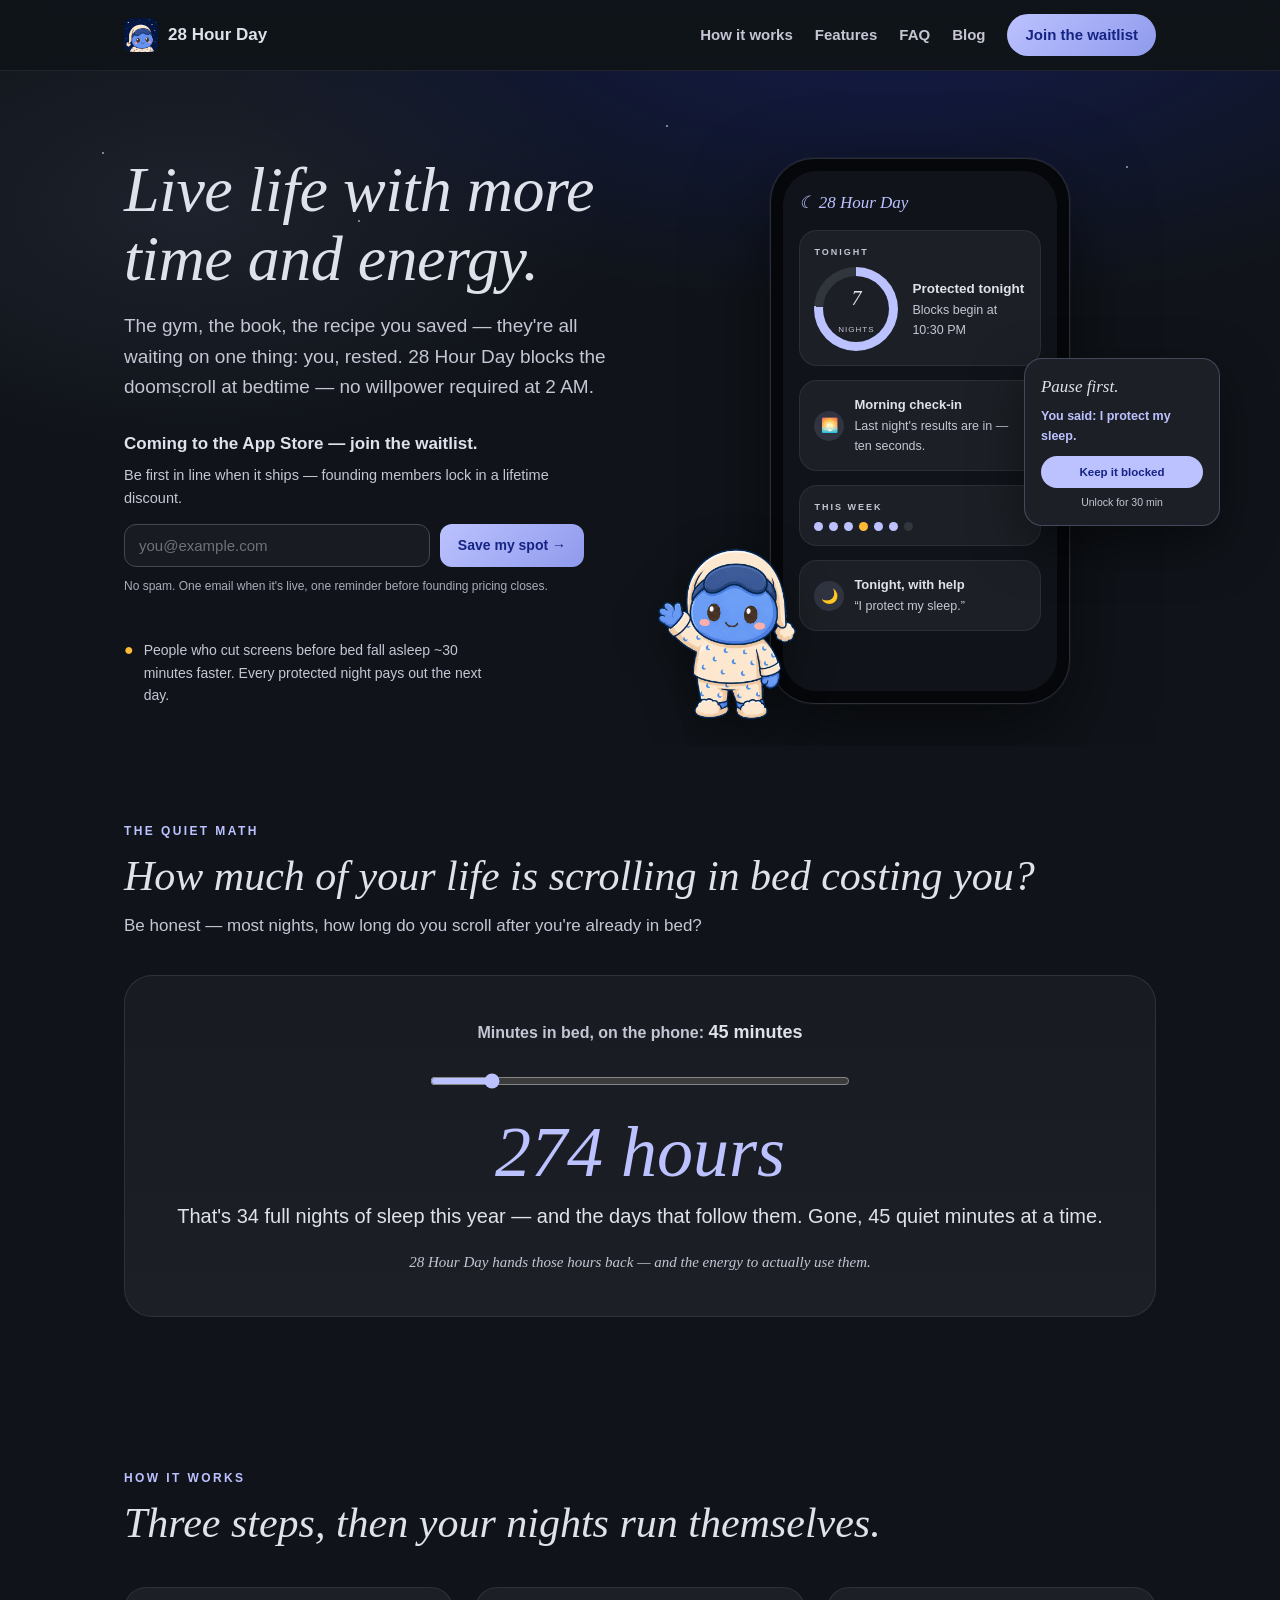
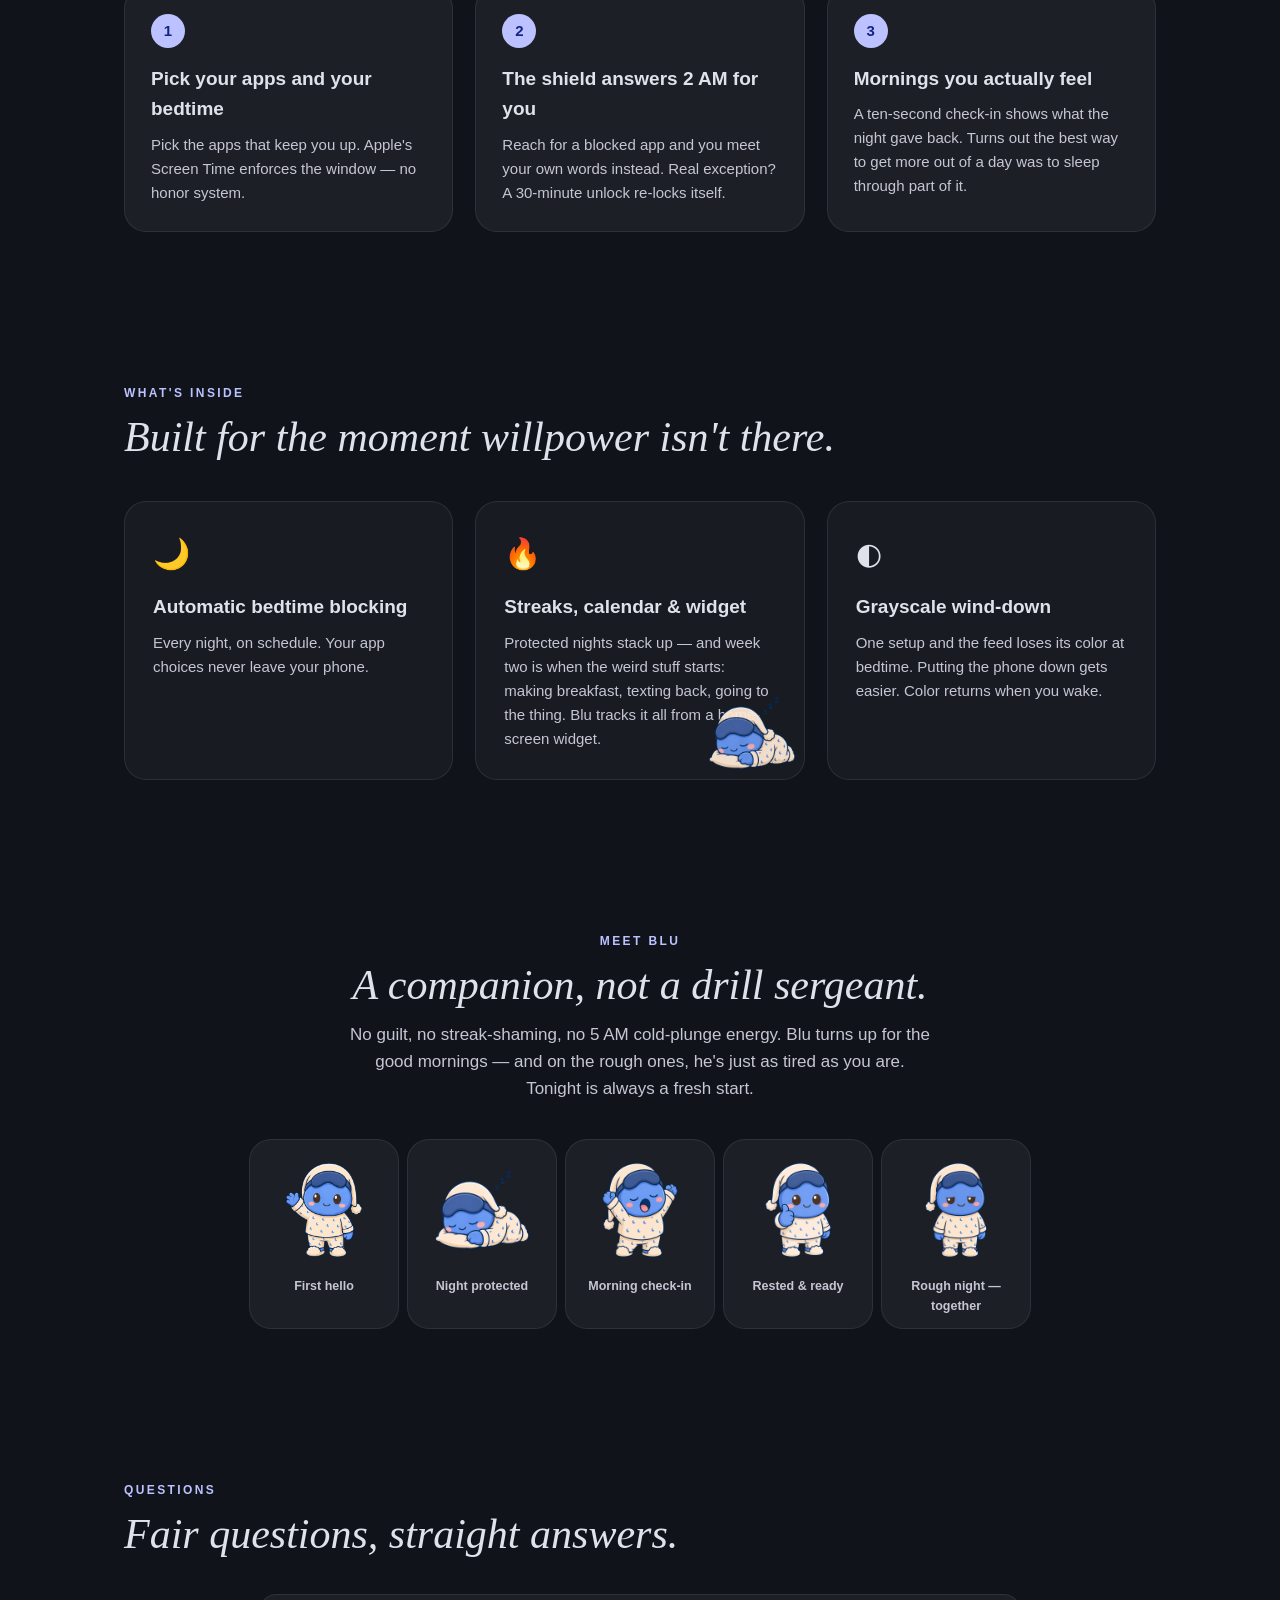
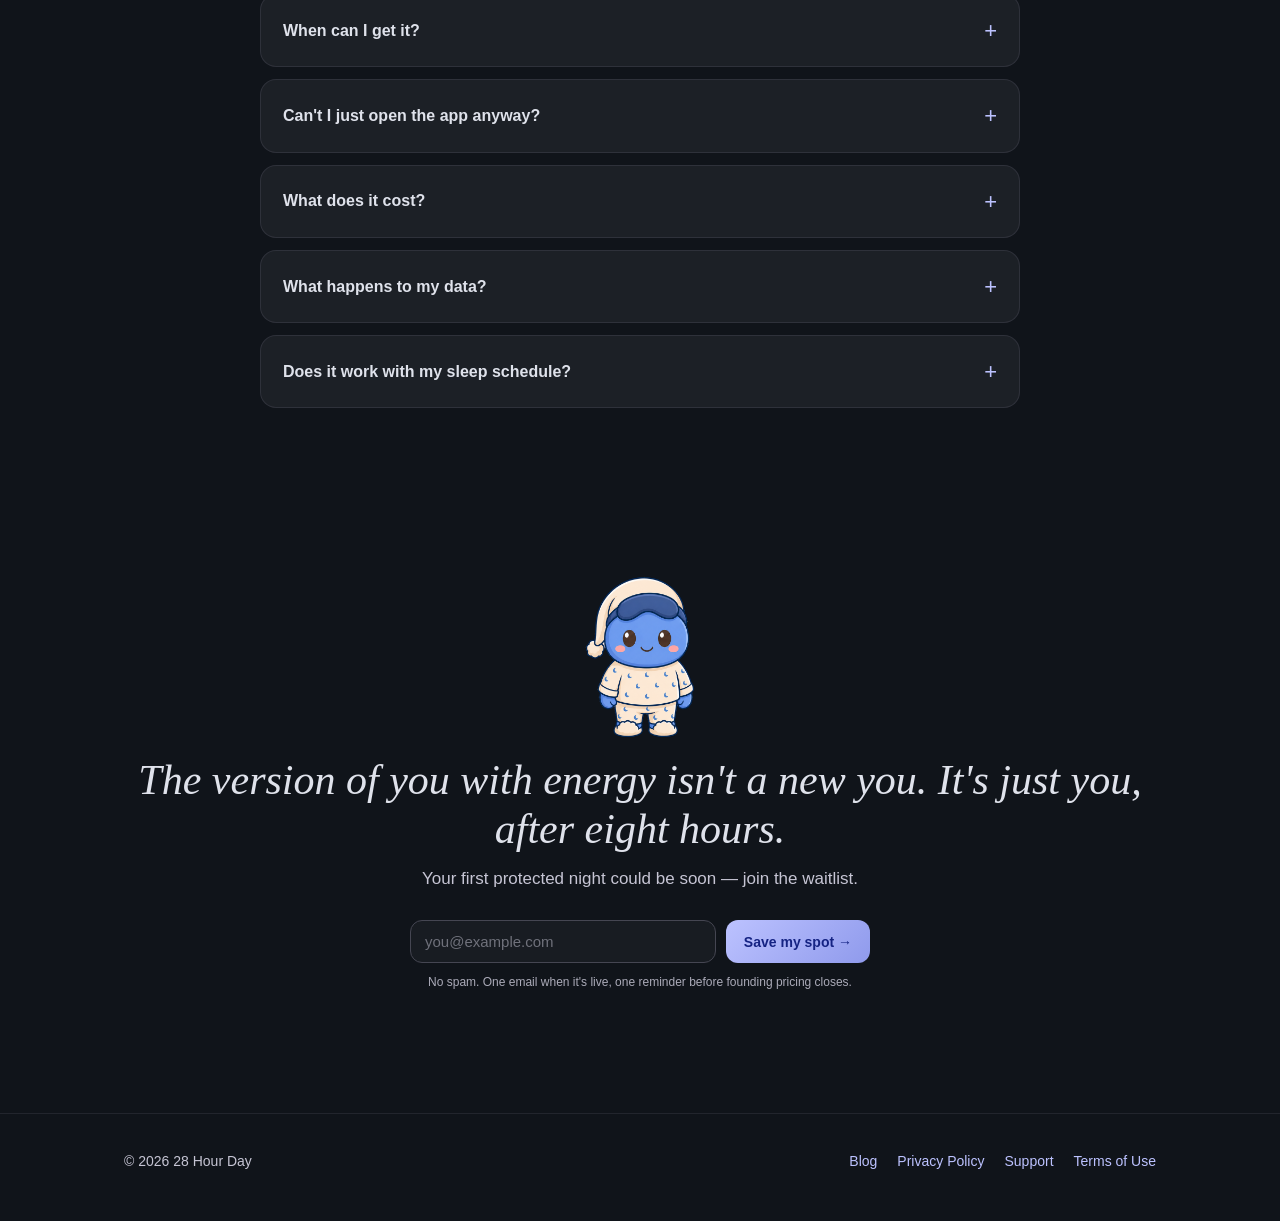
==== commit 0e7fd8b5: "Reframe homepage copy around more time and energy New hero tagline "Live life with more time and ene" ====
--- a/index.html
+++ b/index.html
@@ -3,19 +3,19 @@
 <head>
   <meta charset="utf-8">
   <meta name="viewport" content="width=device-width, initial-scale=1">
-  <title>28 Hour Day — Bedtime App Blocker for iPhone</title>
-  <meta name="description" content="Your phone can't talk you out of sleep anymore. 28 Hour Day blocks late-night apps while you sleep and gives the hours back. Join the waitlist.">
-  <link rel="canonical" href="https://gao440.github.io/28hourday-site/">
+  <title>28 Hour Day — More Time &amp; Energy | Bedtime App Blocker</title>
+  <meta name="description" content="Live life with more time and energy. 28 Hour Day blocks late-night apps on iPhone so you get the hours back — and wake up with the energy to spend them. Join the waitlist.">
+  <link rel="canonical" href="https://28hourday.com/">
   <meta property="og:type" content="website">
   <meta property="og:site_name" content="28 Hour Day">
-  <meta property="og:url" content="https://gao440.github.io/28hourday-site/">
-  <meta property="og:title" content="28 Hour Day — Bedtime App Blocker for iPhone">
-  <meta property="og:description" content="Your phone can't talk you out of sleep anymore. 28 Hour Day blocks late-night apps while you sleep and gives the hours back. Join the waitlist.">
-  <meta property="og:image" content="https://gao440.github.io/28hourday-site/assets/blu-hero.png">
+  <meta property="og:url" content="https://28hourday.com/">
+  <meta property="og:title" content="28 Hour Day — More Time &amp; Energy | Bedtime App Blocker">
+  <meta property="og:description" content="Live life with more time and energy. 28 Hour Day blocks late-night apps on iPhone so you get the hours back — and wake up with the energy to spend them. Join the waitlist.">
+  <meta property="og:image" content="https://28hourday.com/assets/blu-hero.png">
   <meta name="twitter:card" content="summary_large_image">
-  <meta name="twitter:title" content="28 Hour Day — Bedtime App Blocker for iPhone">
-  <meta name="twitter:description" content="Your phone can't talk you out of sleep anymore. 28 Hour Day blocks late-night apps while you sleep and gives the hours back. Join the waitlist.">
-  <meta name="twitter:image" content="https://gao440.github.io/28hourday-site/assets/blu-hero.png">
+  <meta name="twitter:title" content="28 Hour Day — More Time &amp; Energy | Bedtime App Blocker">
+  <meta name="twitter:description" content="Live life with more time and energy. 28 Hour Day blocks late-night apps on iPhone so you get the hours back — and wake up with the energy to spend them. Join the waitlist.">
+  <meta name="twitter:image" content="https://28hourday.com/assets/blu-hero.png">
   <link rel="icon" type="image/png" href="assets/favicon.png">
   <link rel="stylesheet" href="styles.css">
   <script type="application/ld+json">
@@ -24,27 +24,27 @@
     "@graph": [
       {
         "@type": "MobileApplication",
-        "@id": "https://gao440.github.io/28hourday-site/#app",
+        "@id": "https://28hourday.com/#app",
         "name": "28 Hour Day",
         "operatingSystem": "iOS",
         "applicationCategory": "HealthApplication",
-        "description": "28 Hour Day blocks distracting apps at bedtime using Apple's Screen Time, with a grayscale wind-down and morning streaks — so you stop doomscrolling in bed and actually sleep.",
-        "url": "https://gao440.github.io/28hourday-site/",
-        "image": "https://gao440.github.io/28hourday-site/assets/app-icon.png",
+        "description": "28 Hour Day blocks distracting apps at bedtime using Apple's Screen Time, with a grayscale wind-down and morning streaks — so you stop doomscrolling in bed and get your hours and your energy back.",
+        "url": "https://28hourday.com/",
+        "image": "https://28hourday.com/assets/app-icon.png",
         "offers": { "@type": "Offer", "price": "0", "priceCurrency": "USD" }
       },
       {
         "@type": "WebSite",
-        "@id": "https://gao440.github.io/28hourday-site/#website",
+        "@id": "https://28hourday.com/#website",
         "name": "28 Hour Day",
-        "url": "https://gao440.github.io/28hourday-site/"
+        "url": "https://28hourday.com/"
       },
       {
         "@type": "Organization",
-        "@id": "https://gao440.github.io/28hourday-site/#org",
+        "@id": "https://28hourday.com/#org",
         "name": "28 Hour Day",
-        "url": "https://gao440.github.io/28hourday-site/",
-        "logo": "https://gao440.github.io/28hourday-site/assets/app-icon.png"
+        "url": "https://28hourday.com/",
+        "logo": "https://28hourday.com/assets/app-icon.png"
       },
       {
         "@type": "FAQPage",
@@ -109,7 +109,7 @@
     </div>
     <div class="wrap hero-grid">
       <div>
-        <h1>Wake up like you meant&nbsp;to.</h1>
+        <h1>Live life with more time and&nbsp;energy.</h1>
         <p class="sub">The gym, the book, the recipe you saved — they're all waiting on one thing: you, rested. 28 Hour Day blocks the doomscroll at bedtime — no willpower required at 2&nbsp;AM.</p>
         <div class="waitlist">
           <h3>Coming to the App Store — join the waitlist.</h3>
@@ -123,7 +123,7 @@
         </div>
         <p class="science-line">
           <span class="dot">●</span>
-          <span>People who cut screens before bed fall asleep ~30 minutes faster. Protected nights compound.</span>
+          <span>People who cut screens before bed fall asleep ~30 minutes faster. Every protected night pays out the next day.</span>
         </p>
       </div>
 
@@ -171,7 +171,7 @@
   <section id="cost">
     <div class="wrap">
       <p class="eyebrow">The quiet math</p>
-      <h2>What does scrolling in bed actually cost?</h2>
+      <h2>How much of your life is scrolling in bed costing you?</h2>
       <p class="section-sub">Be honest — most nights, how long do you scroll after you're already in bed?</p>
 
       <div class="calc">
@@ -180,9 +180,9 @@
                aria-label="Minutes spent scrolling in bed each night">
         <div class="result" aria-live="polite">
           <div class="big" id="hoursOut">274 hours</div>
-          <div class="nights" id="nightsOut">That's 34 full nights of sleep this year. Gone — 45 quiet minutes at a time.</div>
-        </div>
-        <p class="bridge">28 Hour Day gives those nights back.</p>
+          <div class="nights" id="nightsOut">That's 34 full nights of sleep this year — and the days that follow them. Gone, 45 quiet minutes at a time.</div>
+        </div>
+        <p class="bridge">28 Hour Day hands those hours back — and the energy to actually use them.</p>
       </div>
     </div>
   </section>
@@ -191,7 +191,7 @@
   <section id="how">
     <div class="wrap">
       <p class="eyebrow">How it works</p>
-      <h2>Three steps, then it runs every night.</h2>
+      <h2>Three steps, then your nights run themselves.</h2>
       <div class="steps">
         <div class="step">
           <div class="n">1</div>
@@ -205,8 +205,8 @@
         </div>
         <div class="step">
           <div class="n">3</div>
-          <h3>Mornings build the streak</h3>
-          <p>A ten-second check-in shows what the night gave you. Turns out the best productivity hack was unconscious the whole time.</p>
+          <h3>Mornings you actually feel</h3>
+          <p>A ten-second check-in shows what the night gave back. Turns out the best way to get more out of a day was to sleep through part of it.</p>
         </div>
       </div>
     </div>
@@ -330,7 +330,7 @@
       : `${mins} quiet minutes`;
     minsLabel.textContent = mins >= 60 ? pretty : `${mins} minutes`;
     hoursOut.textContent = `${hours} hours`;
-    nightsOut.textContent = `That's ${nights} full nights of sleep this year. Gone — ${pretty} at a time.`;
+    nightsOut.textContent = `That's ${nights} full nights of sleep this year — and the days that follow them. Gone, ${pretty} at a time.`;
   }
   slider.addEventListener("input", update);
   update();
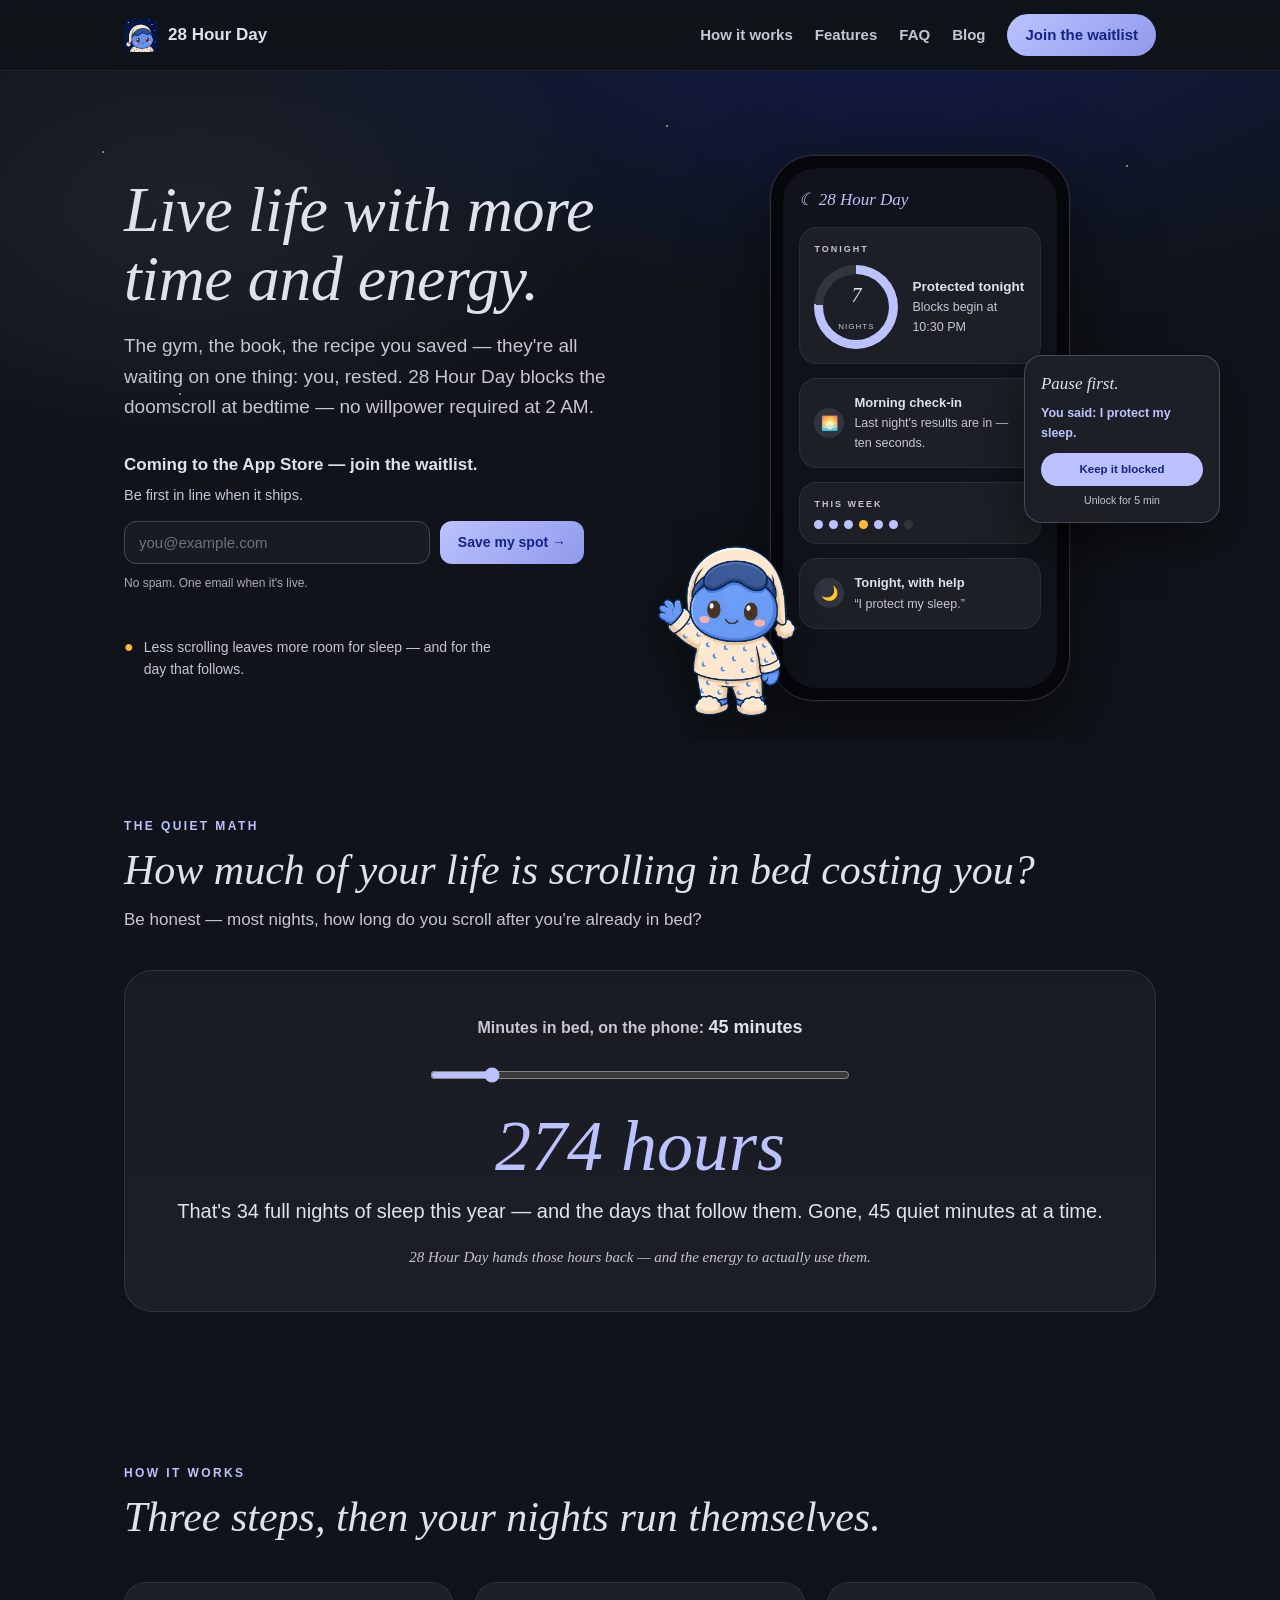
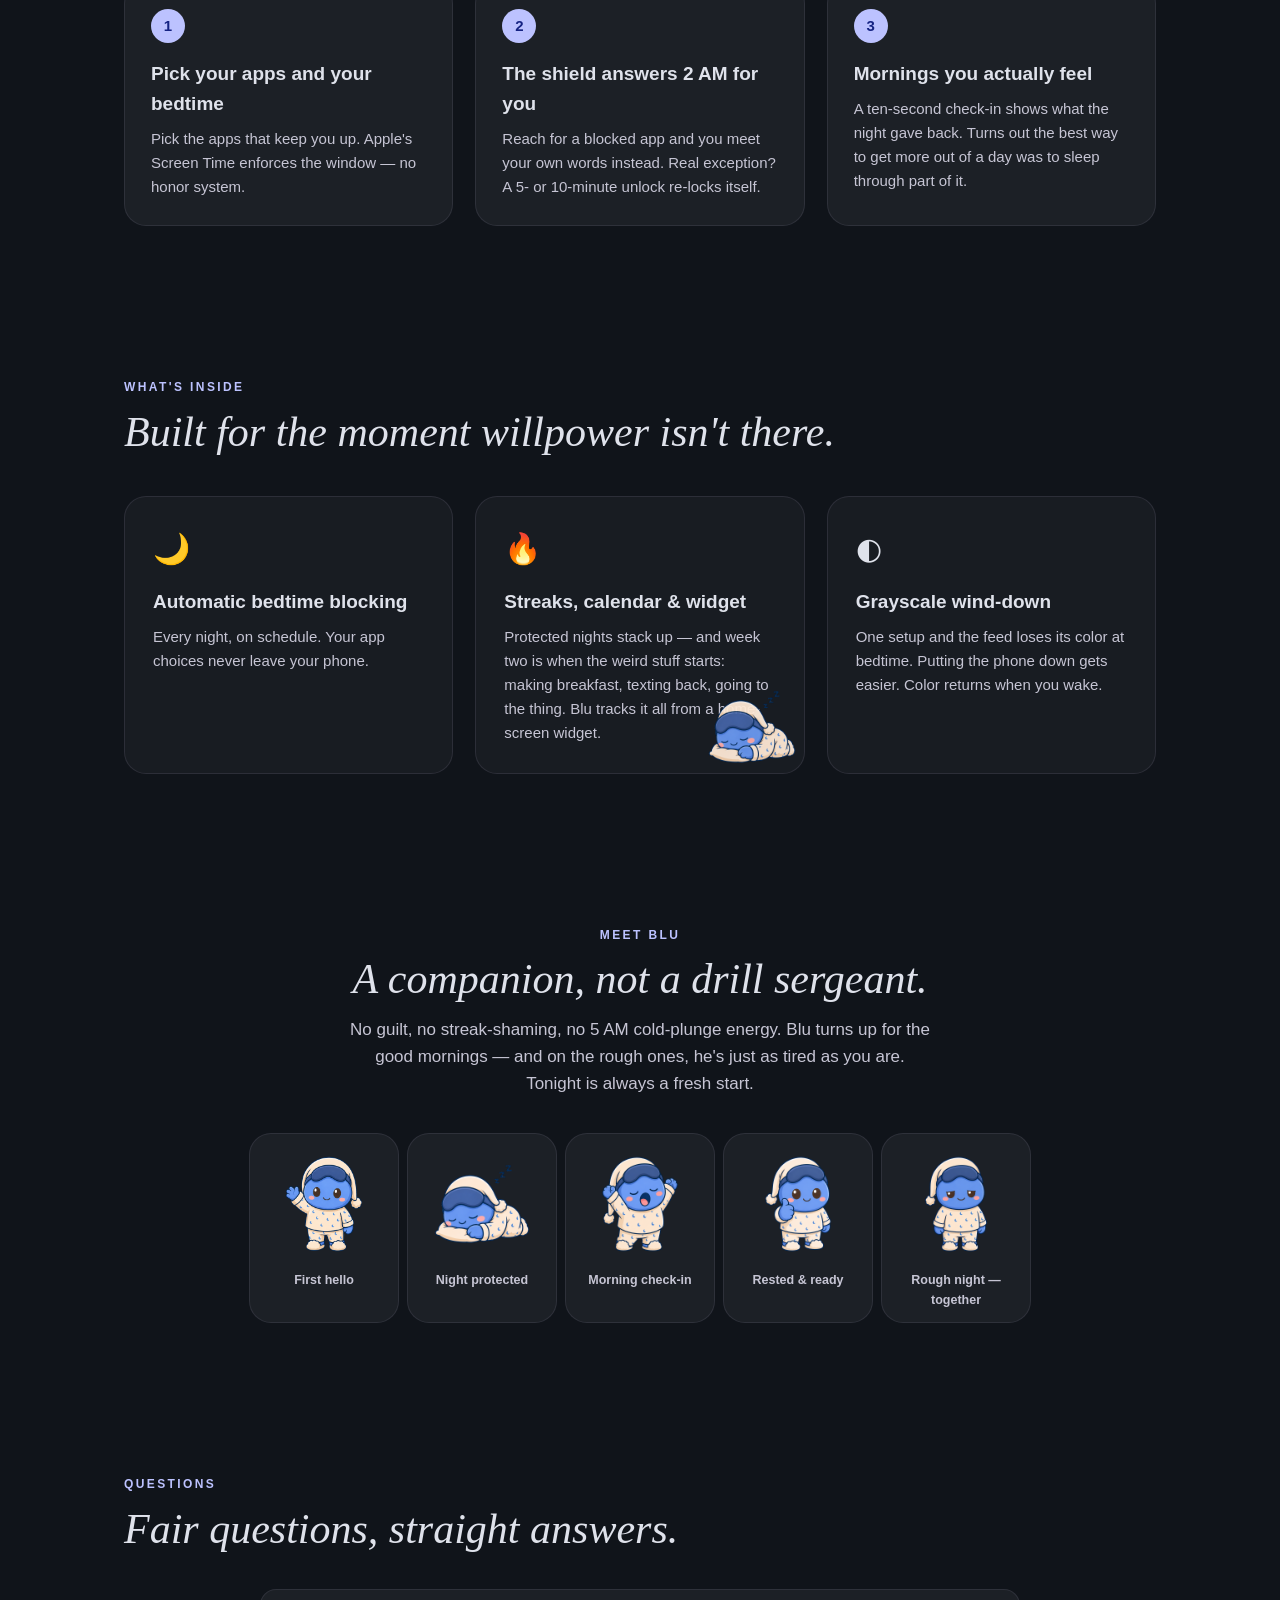
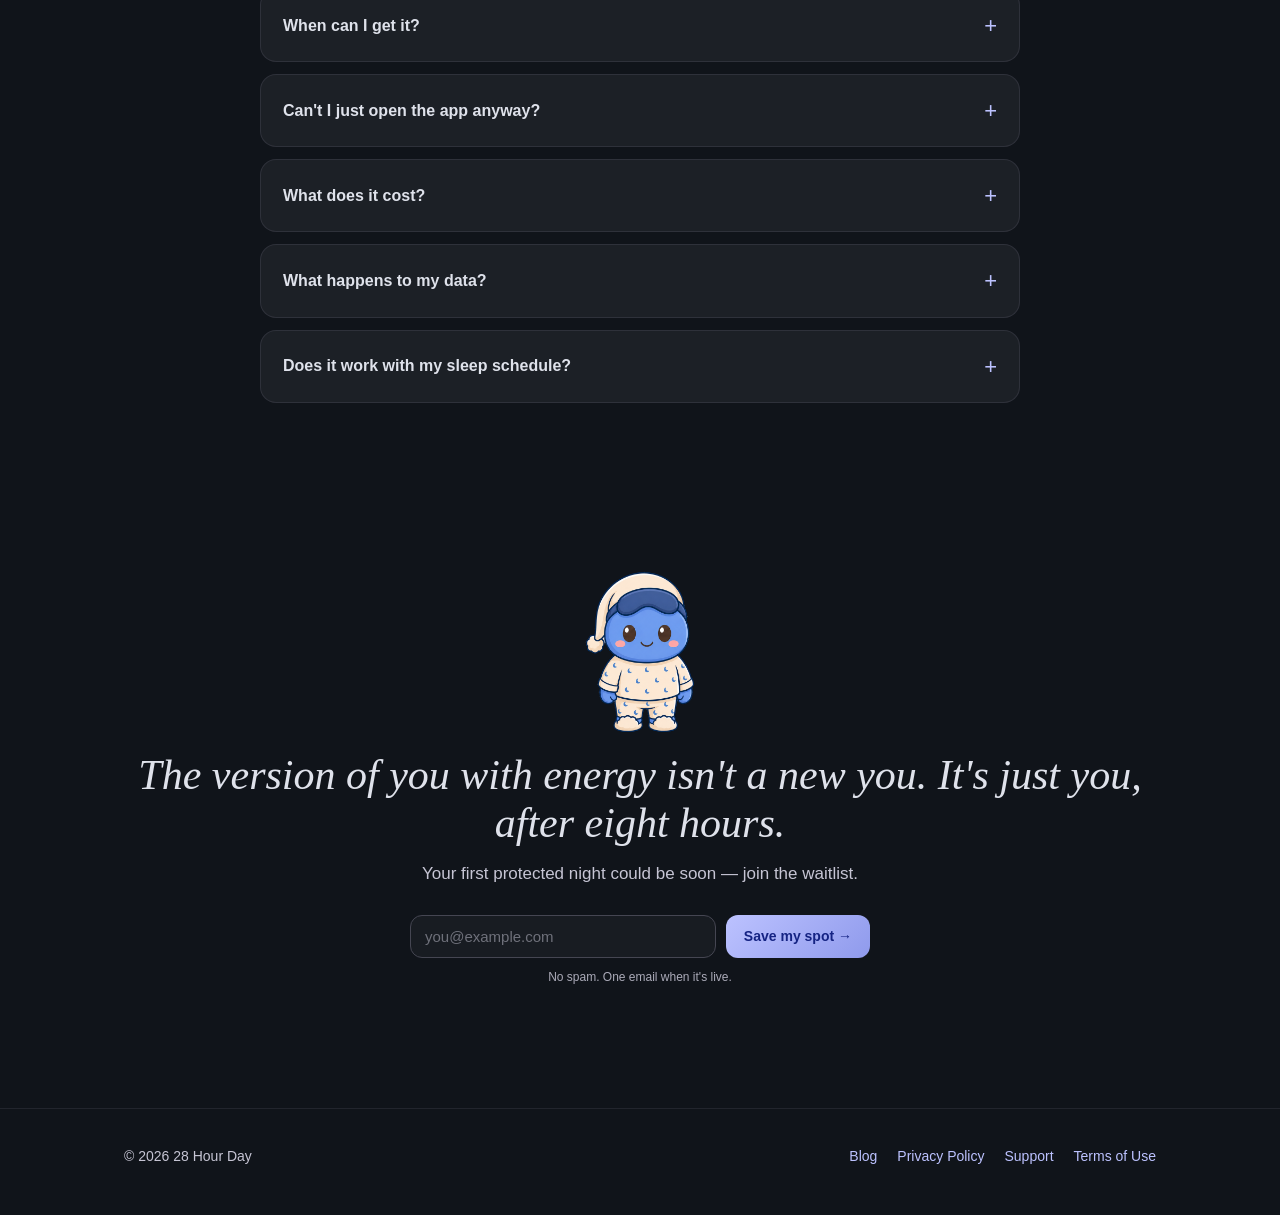
==== commit 4ff87658: "Align launch site with free App Store release" ====
--- a/index.html
+++ b/index.html
@@ -52,22 +52,22 @@
           {
             "@type": "Question",
             "name": "When can I get 28 Hour Day?",
-            "acceptedAnswer": { "@type": "Answer", "text": "Soon — it's in the final stretch before App Store release. The waitlist is the fastest way in: you'll get one email the day it ships, and founding members on the list lock in $19.99/year for life." }
+            "acceptedAnswer": { "@type": "Answer", "text": "Soon — it's in the final stretch before App Store release. Join the waitlist and you'll get one email the day it ships." }
           },
           {
             "@type": "Question",
             "name": "Can't I just open the app anyway?",
-            "acceptedAnswer": { "@type": "Answer", "text": "Blocking is enforced by Apple's Screen Time system, not by a reminder you can swipe away. There is a deliberate escape hatch — a 30-minute unlock that re-locks itself — because real life has exceptions." }
+            "acceptedAnswer": { "@type": "Answer", "text": "Blocking is enforced by Apple's Screen Time system, not by a reminder you can swipe away. There is a deliberate 5- or 10-minute unlock that re-locks itself, because real life has exceptions." }
           },
           {
             "@type": "Question",
             "name": "What does 28 Hour Day cost?",
-            "acceptedAnswer": { "@type": "Answer", "text": "28 Hour Day Pro is $29.99/year — about 8 cents a night — with a 7-day free trial, or $5.99/month. Waitlist founding members lock in $19.99/year instead." }
+            "acceptedAnswer": { "@type": "Answer", "text": "Version 1.0 is free, with no subscription or in-app purchase." }
           },
           {
             "@type": "Question",
             "name": "What happens to my data?",
-            "acceptedAnswer": { "@type": "Answer", "text": "Your nights live on your phone. Which apps you block never leaves your device — Apple's Screen Time design makes that data invisible even to us. No ads, no tracking." }
+            "acceptedAnswer": { "@type": "Answer", "text": "Your nights live on your phone. Which apps you block never leaves your device. If you turn on optional Cloud Backup, your profile and progress are backed up to your account so they survive a reinstall. No ads, no tracking." }
           },
           {
             "@type": "Question",
@@ -113,17 +113,17 @@
         <p class="sub">The gym, the book, the recipe you saved — they're all waiting on one thing: you, rested. 28 Hour Day blocks the doomscroll at bedtime — no willpower required at 2&nbsp;AM.</p>
         <div class="waitlist">
           <h3>Coming to the App Store — join the waitlist.</h3>
-          <p class="waitlist-body">Be first in line when it ships — founding members lock in a lifetime discount.</p>
+          <p class="waitlist-body">Be first in line when it ships.</p>
           <form class="waitlist-form" data-waitlist novalidate>
             <input type="email" name="email" required autocomplete="email" placeholder="you@example.com" aria-label="Email address">
             <button type="submit">Save my spot &rarr;</button>
           </form>
-          <p class="fine">No spam. One email when it's live, one reminder before founding pricing closes.</p>
+          <p class="fine">No spam. One email when it's live.</p>
           <p class="form-note" role="status" aria-live="polite"></p>
         </div>
         <p class="science-line">
           <span class="dot">●</span>
-          <span>People who cut screens before bed fall asleep ~30 minutes faster. Every protected night pays out the next day.</span>
+          <span>Less scrolling leaves more room for sleep — and for the day that follows.</span>
         </p>
       </div>
 
@@ -161,7 +161,7 @@
           <div class="fc-title">Pause first.</div>
           <div class="fc-quote">You said: I protect my sleep.</div>
           <div class="fc-btn">Keep it blocked</div>
-          <div class="fc-ghost">Unlock for 30 min</div>
+          <div class="fc-ghost">Unlock for 5 min</div>
         </aside>
       </div>
     </div>
@@ -201,7 +201,7 @@
         <div class="step">
           <div class="n">2</div>
           <h3>The shield answers 2 AM for you</h3>
-          <p>Reach for a blocked app and you meet your own words instead. Real exception? A 30-minute unlock re-locks itself.</p>
+          <p>Reach for a blocked app and you meet your own words instead. Real exception? A 5- or 10-minute unlock re-locks itself.</p>
         </div>
         <div class="step">
           <div class="n">3</div>
@@ -262,19 +262,19 @@
       <div class="faq">
         <details id="faq-appstore">
           <summary>When can I get it?</summary>
-          <p>Soon — it's in the final stretch before App Store release. The waitlist is the fastest way in: you'll get one email the day it ships, and founding members on the list lock in $19.99/year for life. No spam, and you can unsubscribe with one tap.</p>
+          <p>Soon — it's in the final stretch before App Store release. Join the waitlist and you'll get one email the day it ships. No spam, and you can unsubscribe with one tap.</p>
         </details>
         <details>
           <summary>Can't I just open the app anyway?</summary>
-          <p>Blocking is enforced by Apple's Screen Time system, not by a reminder you can swipe away. There is a deliberate escape hatch — a 30-minute unlock that re-locks itself — because real life has exceptions. The difference is you'll make that choice looking at your own words, not on autopilot.</p>
+          <p>Blocking is enforced by Apple's Screen Time system, not by a reminder you can swipe away. There is a deliberate 5- or 10-minute unlock that re-locks itself, because real life has exceptions. The difference is you'll make that choice looking at your own words, not on autopilot.</p>
         </details>
         <details>
           <summary>What does it cost?</summary>
-          <p>28 Hour Day Pro is $29.99/year — about 8&cent; a night — with a 7-day free trial, or $5.99/month. Waitlist founding members lock in $19.99/year instead. Subscriptions renew automatically until cancelled in your device Settings, and you can cancel anytime during the trial without being charged.</p>
+          <p>Version 1.0 is free, with no subscription or in-app purchase.</p>
         </details>
         <details>
           <summary>What happens to my data?</summary>
-          <p>Your nights live on your phone. Which apps you block never leaves your device — Apple's Screen Time design makes that data invisible even to us. An account (email only) backs up your streak and stats so they survive a reinstall, and you can delete the account and its backup from inside the app at any time. No ads, no tracking. Details in the <a href="privacy.html">privacy policy</a>.</p>
+          <p>Your nights live on your phone. Which apps you block never leaves your device — Apple's Screen Time design makes that data invisible even to us. An optional account backs up your profile and progress so they survive a reinstall, and you can delete the account and its backup from inside the app at any time. No ads, no tracking. Details in the <a href="privacy.html">privacy policy</a>.</p>
         </details>
         <details>
           <summary>Does it work with my sleep schedule?</summary>
@@ -295,7 +295,7 @@
           <input type="email" name="email" required autocomplete="email" placeholder="you@example.com" aria-label="Email address">
           <button type="submit">Save my spot &rarr;</button>
         </form>
-        <p class="fine">No spam. One email when it's live, one reminder before founding pricing closes.</p>
+        <p class="fine">No spam. One email when it's live.</p>
         <p class="form-note" role="status" aria-live="polite"></p>
       </div>
     </div>
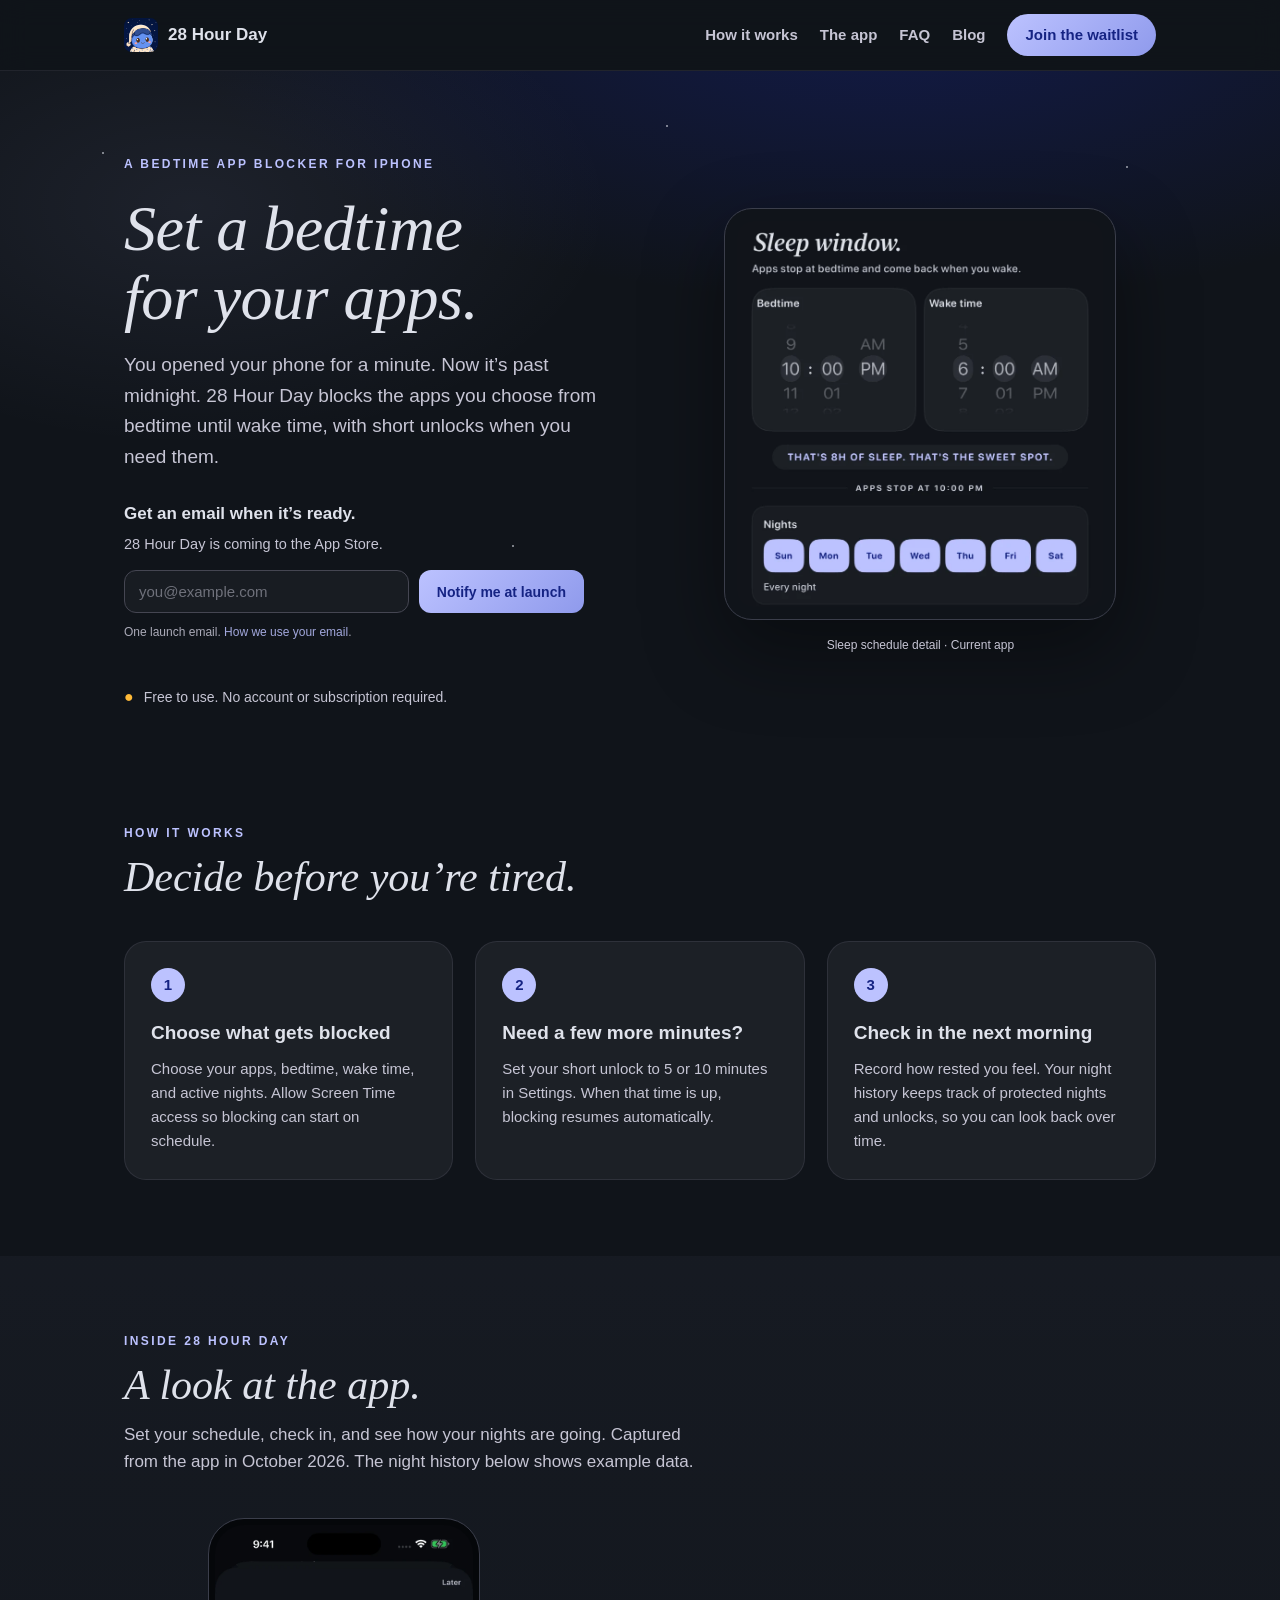
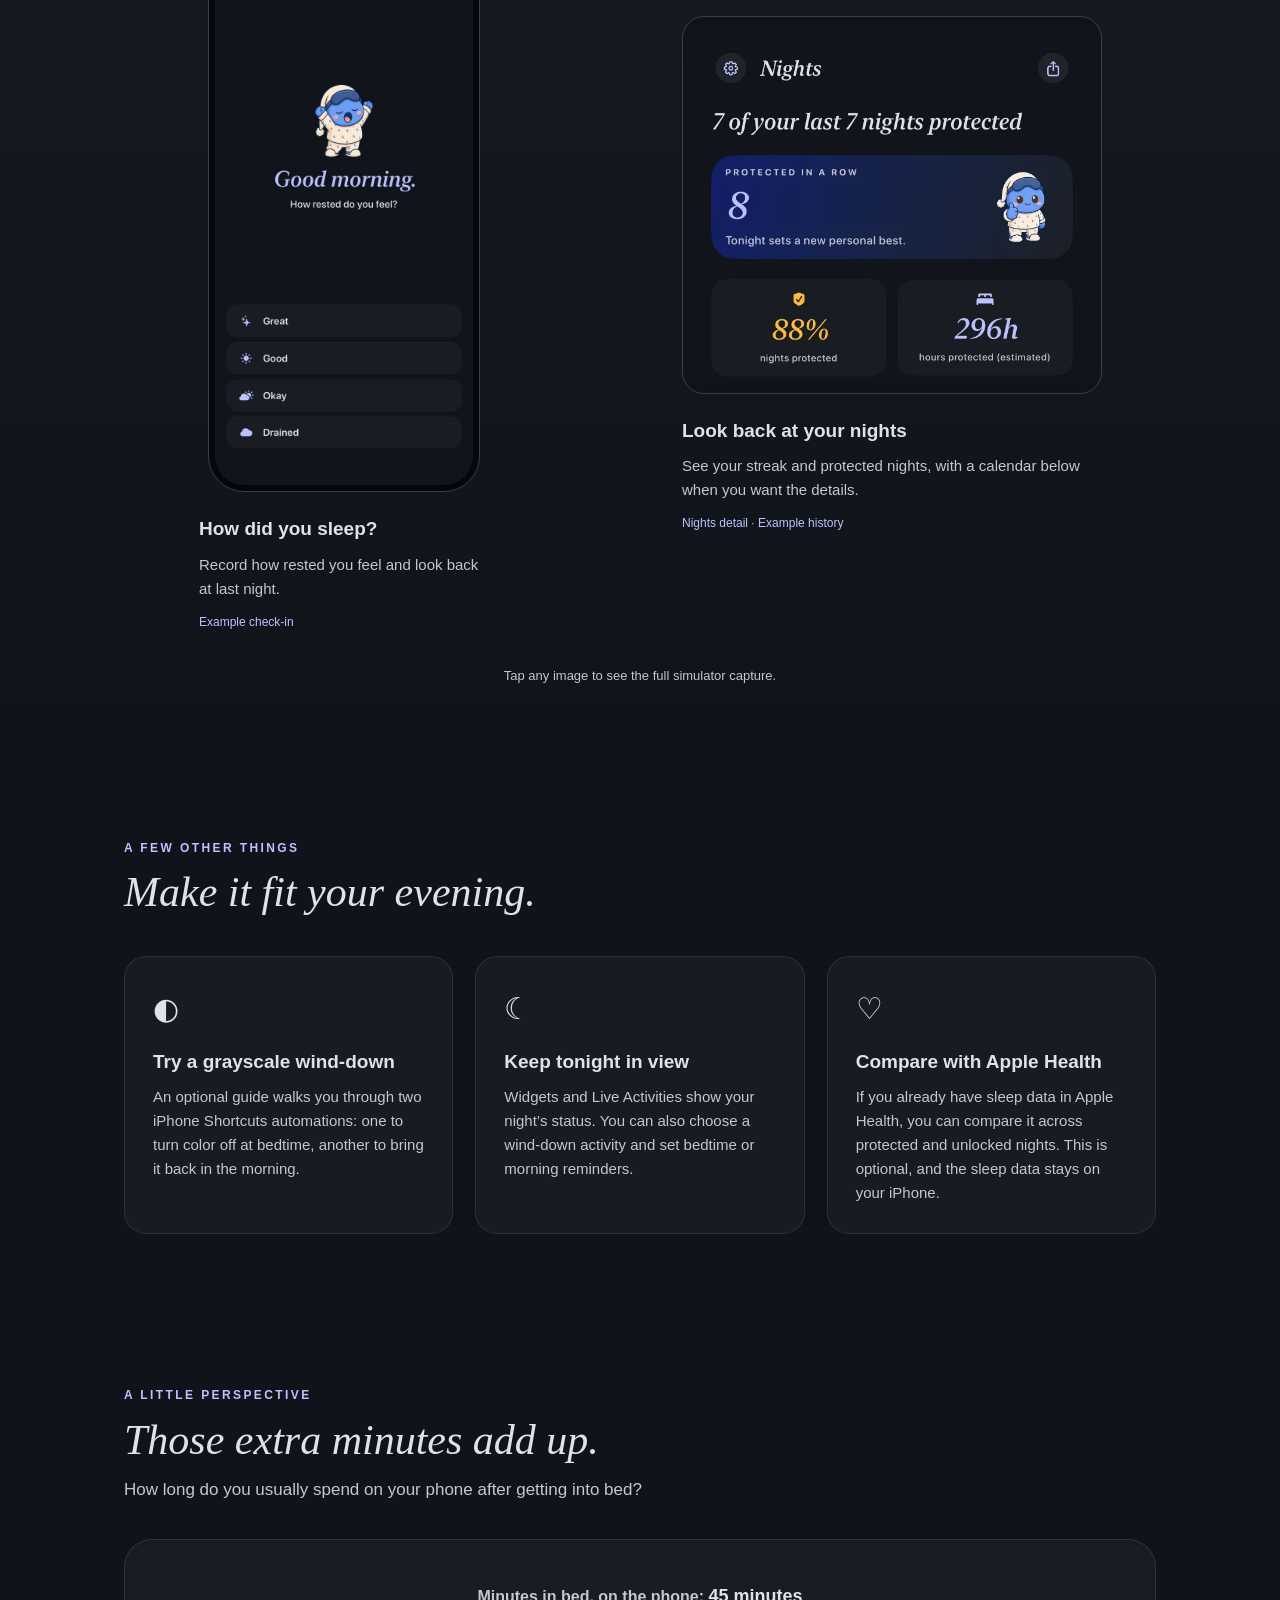
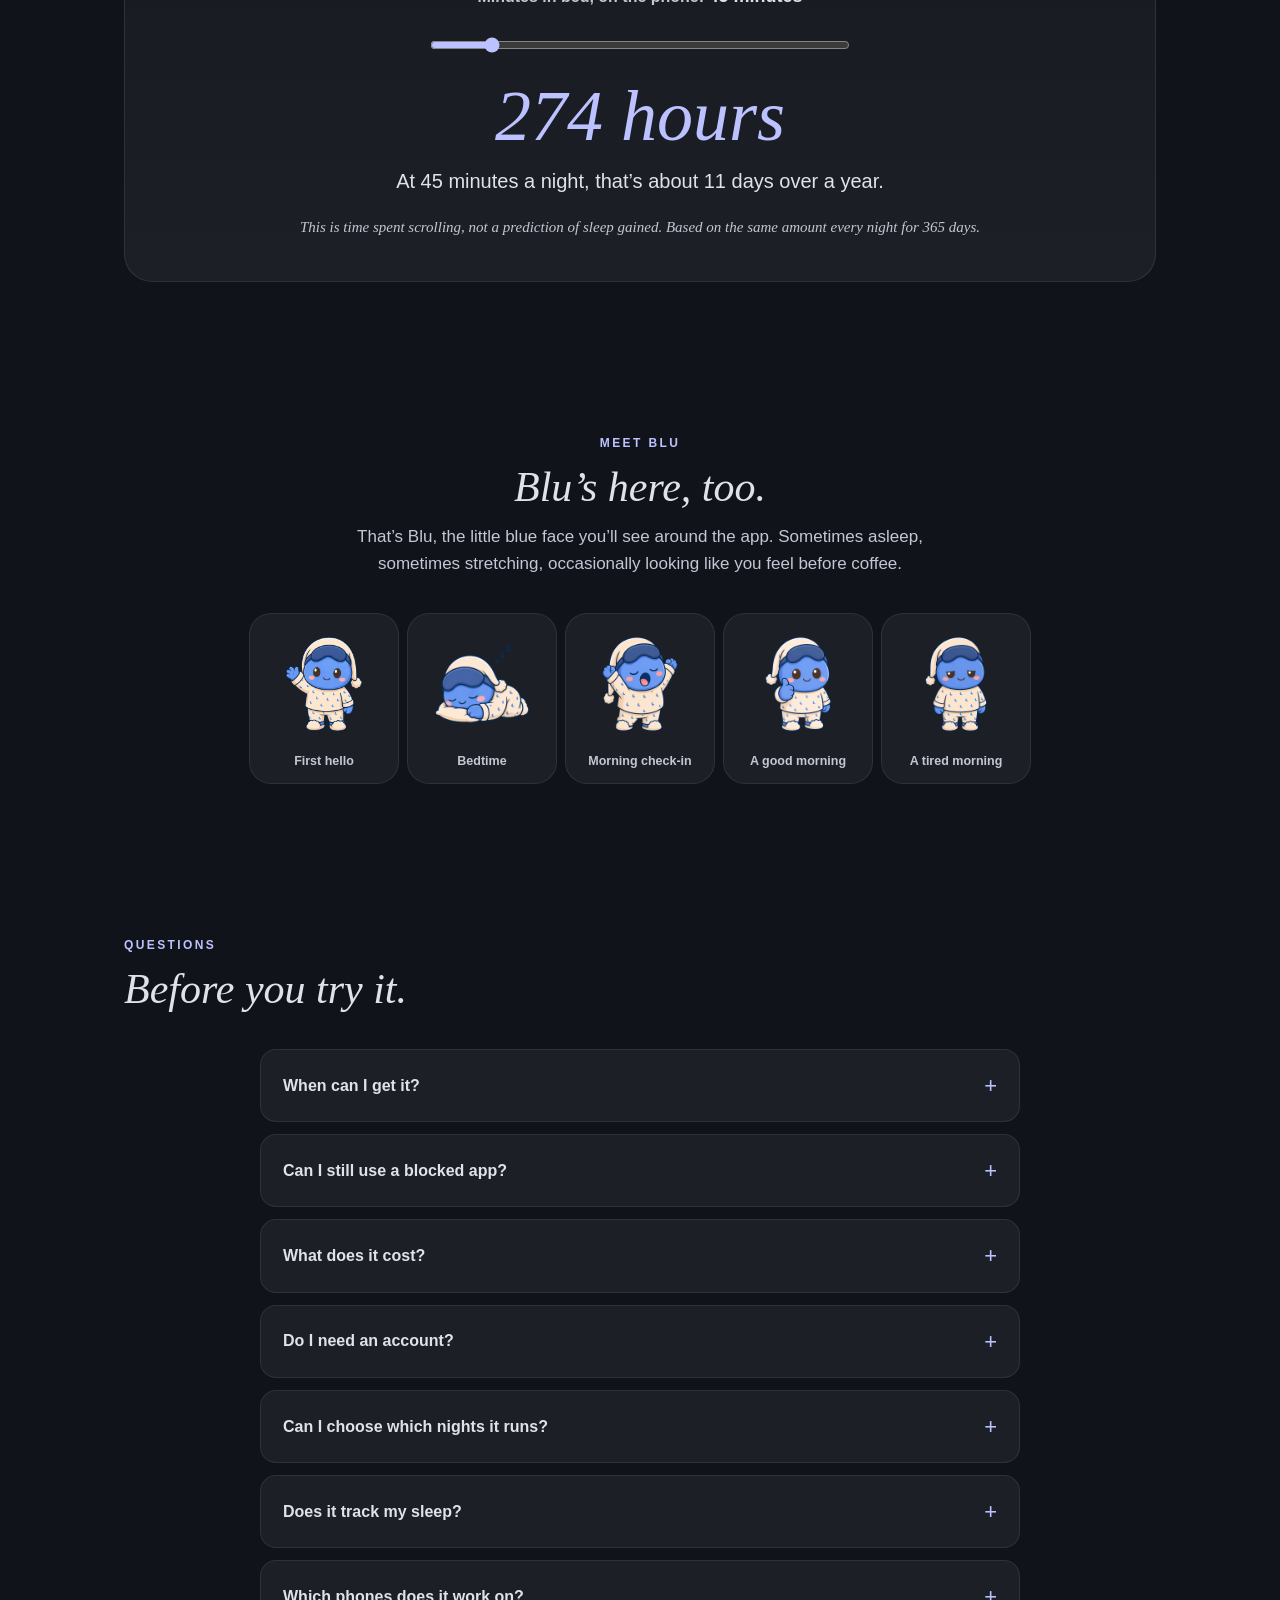
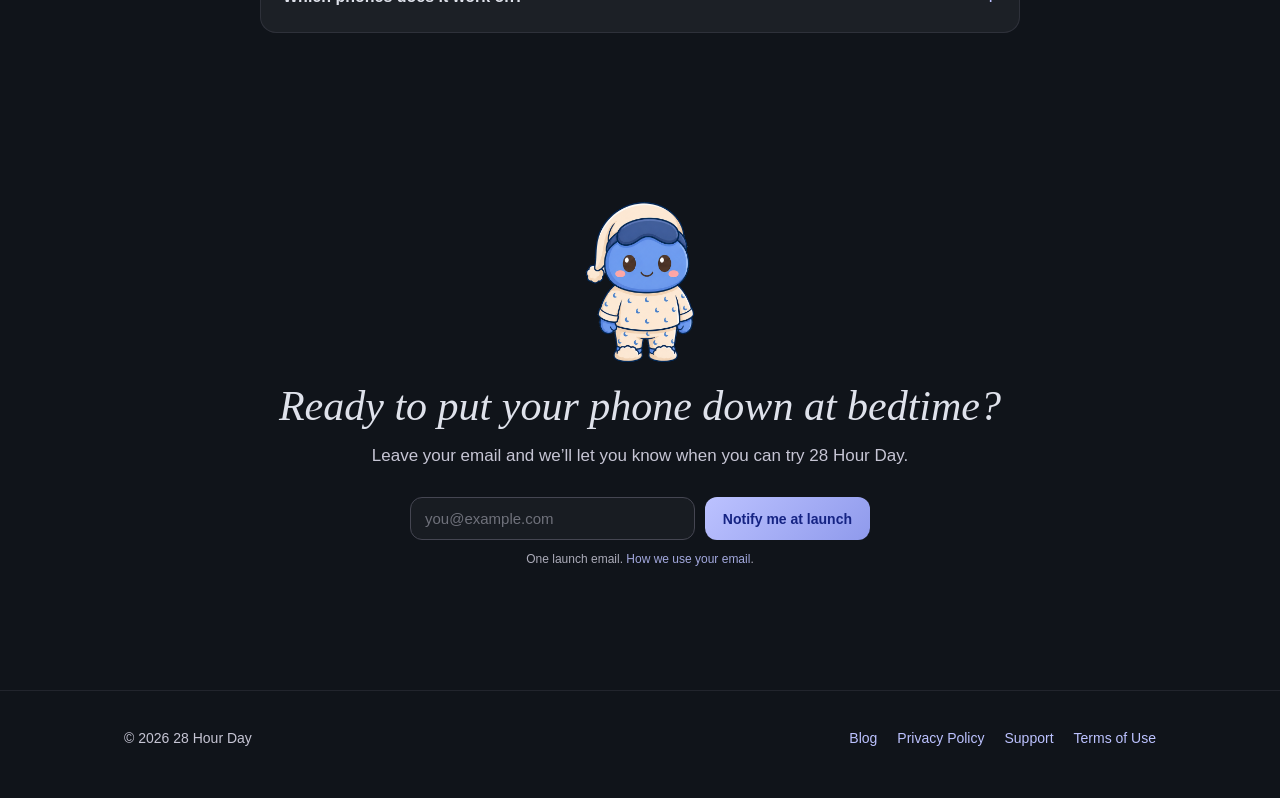
==== commit af63e82e: "Refresh website with current app captures and natural copy" ====
--- a/index.html
+++ b/index.html
@@ -3,94 +3,135 @@
 <head>
   <meta charset="utf-8">
   <meta name="viewport" content="width=device-width, initial-scale=1">
-  <title>28 Hour Day — More Time &amp; Energy | Bedtime App Blocker</title>
-  <meta name="description" content="Live life with more time and energy. 28 Hour Day blocks late-night apps on iPhone so you get the hours back — and wake up with the energy to spend them. Join the waitlist.">
+  <title>28 Hour Day — Block Late-Night Scrolling</title>
+  <meta name="description" content="Set a bedtime for your apps. 28 Hour Day blocks the apps you choose on your schedule, with short unlocks when you need them. Free for iPhone. Join the waitlist.">
   <link rel="canonical" href="https://28hourday.com/">
   <meta property="og:type" content="website">
   <meta property="og:site_name" content="28 Hour Day">
   <meta property="og:url" content="https://28hourday.com/">
-  <meta property="og:title" content="28 Hour Day — More Time &amp; Energy | Bedtime App Blocker">
-  <meta property="og:description" content="Live life with more time and energy. 28 Hour Day blocks late-night apps on iPhone so you get the hours back — and wake up with the energy to spend them. Join the waitlist.">
+  <meta property="og:title" content="28 Hour Day — Block Late-Night Scrolling">
+  <meta property="og:description" content="Set a bedtime for your apps. 28 Hour Day blocks the apps you choose on your schedule, with short unlocks when you need them. Free for iPhone. Join the waitlist.">
   <meta property="og:image" content="https://28hourday.com/assets/blu-hero.png">
   <meta name="twitter:card" content="summary_large_image">
-  <meta name="twitter:title" content="28 Hour Day — More Time &amp; Energy | Bedtime App Blocker">
-  <meta name="twitter:description" content="Live life with more time and energy. 28 Hour Day blocks late-night apps on iPhone so you get the hours back — and wake up with the energy to spend them. Join the waitlist.">
+  <meta name="twitter:title" content="28 Hour Day — Block Late-Night Scrolling">
+  <meta name="twitter:description" content="Set a bedtime for your apps. 28 Hour Day blocks the apps you choose on your schedule, with short unlocks when you need them. Free for iPhone. Join the waitlist.">
   <meta name="twitter:image" content="https://28hourday.com/assets/blu-hero.png">
   <link rel="icon" type="image/png" href="assets/favicon.png">
   <link rel="stylesheet" href="styles.css">
   <script type="application/ld+json">
-  {
-    "@context": "https://schema.org",
-    "@graph": [
-      {
-        "@type": "MobileApplication",
-        "@id": "https://28hourday.com/#app",
-        "name": "28 Hour Day",
-        "operatingSystem": "iOS",
-        "applicationCategory": "HealthApplication",
-        "description": "28 Hour Day blocks distracting apps at bedtime using Apple's Screen Time, with a grayscale wind-down and morning streaks — so you stop doomscrolling in bed and get your hours and your energy back.",
-        "url": "https://28hourday.com/",
-        "image": "https://28hourday.com/assets/app-icon.png",
-        "offers": { "@type": "Offer", "price": "0", "priceCurrency": "USD" }
+{
+  "@context": "https://schema.org",
+  "@graph": [
+    {
+      "@type": "MobileApplication",
+      "@id": "https://28hourday.com/#app",
+      "name": "28 Hour Day",
+      "operatingSystem": "iOS 17.2 or later",
+      "applicationCategory": "HealthApplication",
+      "description": "28 Hour Day blocks selected apps during your chosen sleep window using Apple’s Screen Time, with short unlocks, night history, and morning check-ins.",
+      "url": "https://28hourday.com/",
+      "image": "https://28hourday.com/assets/app-icon.png",
+      "offers": {
+        "@type": "Offer",
+        "price": "0",
+        "priceCurrency": "USD"
       },
-      {
-        "@type": "WebSite",
-        "@id": "https://28hourday.com/#website",
-        "name": "28 Hour Day",
-        "url": "https://28hourday.com/"
-      },
-      {
-        "@type": "Organization",
-        "@id": "https://28hourday.com/#org",
-        "name": "28 Hour Day",
-        "url": "https://28hourday.com/",
-        "logo": "https://28hourday.com/assets/app-icon.png"
-      },
-      {
-        "@type": "FAQPage",
-        "mainEntity": [
-          {
-            "@type": "Question",
-            "name": "When can I get 28 Hour Day?",
-            "acceptedAnswer": { "@type": "Answer", "text": "Soon — it's in the final stretch before App Store release. Join the waitlist and you'll get one email the day it ships." }
-          },
-          {
-            "@type": "Question",
-            "name": "Can't I just open the app anyway?",
-            "acceptedAnswer": { "@type": "Answer", "text": "Blocking is enforced by Apple's Screen Time system, not by a reminder you can swipe away. There is a deliberate 5- or 10-minute unlock that re-locks itself, because real life has exceptions." }
-          },
-          {
-            "@type": "Question",
-            "name": "What does 28 Hour Day cost?",
-            "acceptedAnswer": { "@type": "Answer", "text": "Version 1.0 is free, with no subscription or in-app purchase." }
-          },
-          {
-            "@type": "Question",
-            "name": "What happens to my data?",
-            "acceptedAnswer": { "@type": "Answer", "text": "Your nights live on your phone. Which apps you block never leaves your device. If you turn on optional Cloud Backup, your profile and progress are backed up to your account so they survive a reinstall. No ads, no tracking." }
-          },
-          {
-            "@type": "Question",
-            "name": "Does it work with my sleep schedule?",
-            "acceptedAnswer": { "@type": "Answer", "text": "You set your own bedtime and wake time, including schedules that cross midnight and different days of the week. The morning check-in follows your morning, whenever that is." }
-          }
-        ]
-      }
-    ]
-  }
+      "screenshot": [
+        "https://28hourday.com/assets/screenshots/schedule.png",
+        "https://28hourday.com/assets/screenshots/nights.png",
+        "https://28hourday.com/assets/screenshots/check-in.png"
+      ]
+    },
+    {
+      "@type": "WebSite",
+      "@id": "https://28hourday.com/#website",
+      "name": "28 Hour Day",
+      "url": "https://28hourday.com/"
+    },
+    {
+      "@type": "Organization",
+      "@id": "https://28hourday.com/#org",
+      "name": "28 Hour Day",
+      "url": "https://28hourday.com/",
+      "logo": "https://28hourday.com/assets/app-icon.png"
+    },
+    {
+      "@type": "FAQPage",
+      "mainEntity": [
+        {
+          "@type": "Question",
+          "name": "When can I get it?",
+          "acceptedAnswer": {
+            "@type": "Answer",
+            "text": "28 Hour Day is coming to the App Store. Join the waitlist and we’ll email you when it’s available."
+          }
+        },
+        {
+          "@type": "Question",
+          "name": "Can I still use a blocked app?",
+          "acceptedAnswer": {
+            "@type": "Answer",
+            "text": "Yes. You can take a short unlock, set to 5 or 10 minutes in Settings. Blocking resumes afterward and ends at your scheduled wake time. If you block a whole category, a short unlock may apply to that category."
+          }
+        },
+        {
+          "@type": "Question",
+          "name": "What does it cost?",
+          "acceptedAnswer": {
+            "@type": "Answer",
+            "text": "The complete app is free to use, including optional Cloud Backup. No subscription or in-app purchase is required."
+          }
+        },
+        {
+          "@type": "Question",
+          "name": "Do I need an account?",
+          "acceptedAnswer": {
+            "@type": "Answer",
+            "text": "No. Your schedule and progress are saved on your iPhone. You can create an account in Settings if you’d like to back them up. Your Screen Time selections stay on your device. See our privacy policy for details."
+          }
+        },
+        {
+          "@type": "Question",
+          "name": "Can I choose which nights it runs?",
+          "acceptedAnswer": {
+            "@type": "Answer",
+            "text": "Yes. Set a bedtime and wake time, then choose the days that schedule applies to. The sleep window can cross midnight. You can change it in Settings."
+          }
+        },
+        {
+          "@type": "Question",
+          "name": "Does it track my sleep?",
+          "acceptedAnswer": {
+            "@type": "Answer",
+            "text": "The app doesn’t record sleep itself. Morning check-ins reflect how rested you say you feel. With your permission, it can also compare sleep already recorded in Apple Health. It isn’t a medical or treatment tool."
+          }
+        },
+        {
+          "@type": "Question",
+          "name": "Which phones does it work on?",
+          "acceptedAnswer": {
+            "@type": "Answer",
+            "text": "28 Hour Day is for iPhone running iOS 17.2 or later. Blocking needs Screen Time permission. Notifications and Apple Health access are optional."
+          }
+        }
+      ]
+    }
+  ]
+}
   </script>
 </head>
 <body>
+<a class="skip-link" href="#main">Skip to content</a>
 
 <header class="site">
   <div class="wrap">
-    <a class="brand" href="#">
+    <a class="brand" href="#get">
       <img src="assets/app-icon.png" alt="28 Hour Day app icon">
       28 Hour Day
     </a>
-    <nav class="site-nav">
+    <nav class="site-nav" aria-label="Main navigation">
       <a href="#how" class="hide-mobile">How it works</a>
-      <a href="#features" class="hide-mobile">Features</a>
+      <a href="#screens" class="hide-mobile">The app</a>
       <a href="#faq" class="hide-mobile">FAQ</a>
       <a href="blog/" class="hide-mobile">Blog</a>
       <a href="#get" class="nav-cta">Join the waitlist</a>
@@ -98,7 +139,7 @@
   </div>
 </header>
 
-<main>
+<main id="main">
   <!-- Hero -->
   <section class="hero" id="get">
     <div class="stars" aria-hidden="true">
@@ -109,60 +150,104 @@
     </div>
     <div class="wrap hero-grid">
       <div>
-        <h1>Live life with more time and&nbsp;energy.</h1>
-        <p class="sub">The gym, the book, the recipe you saved — they're all waiting on one thing: you, rested. 28 Hour Day blocks the doomscroll at bedtime — no willpower required at 2&nbsp;AM.</p>
+        <p class="eyebrow">A bedtime app blocker for iPhone</p>
+        <h1>Set a bedtime<br>for your apps.</h1>
+        <p class="sub">You opened your phone for a minute. Now it’s past midnight. 28 Hour Day blocks the apps you choose from bedtime until wake time, with short unlocks when you need them.</p>
         <div class="waitlist">
-          <h3>Coming to the App Store — join the waitlist.</h3>
-          <p class="waitlist-body">Be first in line when it ships.</p>
+          <h3>Get an email when it’s ready.</h3>
+          <p class="waitlist-body">28 Hour Day is coming to the App Store.</p>
           <form class="waitlist-form" data-waitlist novalidate>
             <input type="email" name="email" required autocomplete="email" placeholder="you@example.com" aria-label="Email address">
-            <button type="submit">Save my spot &rarr;</button>
+            <button type="submit">Notify me at launch</button>
           </form>
-          <p class="fine">No spam. One email when it's live.</p>
+          <p class="fine">One launch email. <a href="privacy.html">How we use your email</a>.</p>
           <p class="form-note" role="status" aria-live="polite"></p>
         </div>
         <p class="science-line">
           <span class="dot">●</span>
-          <span>Less scrolling leaves more room for sleep — and for the day that follows.</span>
+          <span>Free to use. No account or subscription required.</span>
         </p>
       </div>
 
-      <div class="hero-visual">
-        <img class="blu" src="assets/blu-wave.png" alt="Blu, the 28 Hour Day mascot, waving">
-        <div class="phone" role="img" aria-label="Preview of the 28 Hour Day home screen">
-          <div class="screen">
-            <div class="app-title">☾ 28 Hour Day</div>
-            <div class="card">
-              <div class="k">TONIGHT</div>
-              <div class="dial">
-                <div class="ring"><div>7<small>NIGHTS</small></div></div>
-                <div class="dial-copy"><b>Protected tonight</b>Blocks begin at 10:30 PM</div>
-              </div>
-            </div>
-            <div class="card">
-              <div class="row">
-                <div class="ic">🌅</div>
-                <div><b>Morning check-in</b>Last night's results are in — ten seconds.</div>
-              </div>
-            </div>
-            <div class="card">
-              <div class="k">THIS WEEK</div>
-              <div class="weekdots"><i></i><i></i><i></i><i class="amber"></i><i></i><i></i><i class="off"></i></div>
-            </div>
-            <div class="card">
-              <div class="row">
-                <div class="ic">🌙</div>
-                <div><b>Tonight, with help</b>“I protect my sleep.”</div>
-              </div>
-            </div>
-          </div>
-        </div>
-        <aside class="float-card shield" aria-label="Preview of the bedtime block screen">
-          <div class="fc-title">Pause first.</div>
-          <div class="fc-quote">You said: I protect my sleep.</div>
-          <div class="fc-btn">Keep it blocked</div>
-          <div class="fc-ghost">Unlock for 5 min</div>
-        </aside>
+      <figure class="hero-visual">
+        <div class="hero-capture">
+          <a href="assets/screenshots/schedule.png" aria-label="View the full Sleep Schedule screenshot">
+            <span class="screenshot-detail schedule-detail"><img class="app-screenshot" src="assets/screenshots/schedule.webp" width="1320" height="2868" fetchpriority="high" alt="Current Sleep Schedule screen detail with bedtime, wake time, and active night controls"></span>
+          </a>
+        </div>
+        <figcaption>Sleep schedule detail · Current app</figcaption>
+      </figure>
+    </div>
+  </section>
+
+  <!-- How it works -->
+  <section id="how">
+    <div class="wrap">
+      <p class="eyebrow">How it works</p>
+      <h2>Decide before you’re tired.</h2>
+      <div class="steps">
+        <div class="step">
+          <div class="n">1</div>
+          <h3>Choose what gets blocked</h3>
+          <p>Choose your apps, bedtime, wake time, and active nights. Allow Screen Time access so blocking can start on schedule.</p>
+        </div>
+        <div class="step">
+          <div class="n">2</div>
+          <h3>Need a few more minutes?</h3>
+          <p>Set your short unlock to 5 or 10 minutes in Settings. When that time is up, blocking resumes automatically.</p>
+        </div>
+        <div class="step">
+          <div class="n">3</div>
+          <h3>Check in the next morning</h3>
+          <p>Record how rested you feel. Your night history keeps track of protected nights and unlocks, so you can look back over time.</p>
+        </div>
+      </div>
+    </div>
+  </section>
+
+  <section id="screens" class="screens-section" aria-labelledby="screens-title">
+    <div class="wrap">
+      <p class="eyebrow">Inside 28 Hour Day</p>
+      <h2 id="screens-title">A look at the app.</h2>
+      <p class="section-sub">Set your schedule, check in, and see how your nights are going. Captured from the app in October 2026. The night history below shows example data.</p>
+      <div class="screenshot-grid">
+        <figure class="checkin-figure">
+          <a class="screenshot-link" href="assets/screenshots/check-in.png" aria-label="View the full Morning Check-in screenshot">
+            <img src="assets/screenshots/check-in.webp" width="1320" height="2868" loading="lazy" decoding="async" alt="Morning Check-in screen asking how rested you feel">
+          </a>
+          <figcaption><h3>How did you sleep?</h3><p>Record how rested you feel and look back at last night.</p><span class="screenshot-note">Example check-in</span></figcaption>
+        </figure>
+        <figure class="nights-figure">
+          <a class="screenshot-link detail-link" href="assets/screenshots/nights.png" aria-label="View the full Nights screenshot">
+            <span class="screenshot-detail nights-detail"><img src="assets/screenshots/nights.webp" width="1320" height="2868" loading="lazy" decoding="async" alt="Nights screen detail showing an example streak, protected-night percentage, and estimated protected hours"></span>
+          </a>
+          <figcaption><h3>Look back at your nights</h3><p>See your streak and protected nights, with a calendar below when you want the details.</p><span class="screenshot-note">Nights detail · Example history</span></figcaption>
+        </figure>
+      </div>
+      <p class="gallery-hint">Tap any image to see the full simulator capture.</p>
+    </div>
+  </section>
+
+  <section id="features">
+    <div class="wrap">
+      <p class="eyebrow">A few other things</p>
+      <h2>Make it fit your evening.</h2>
+      <div class="features">
+        <div class="feature">
+          <div class="fi" aria-hidden="true">◐</div>
+          <h3>Try a grayscale wind-down</h3>
+          <p>An optional guide walks you through two iPhone Shortcuts automations: one to turn color off at bedtime, another to bring it back in the morning.</p>
+        </div>
+        <div class="feature">
+          <div class="fi" aria-hidden="true">☾</div>
+          <h3>Keep tonight in view</h3>
+          <p>Widgets and Live Activities show your night’s status. You can also choose a wind-down activity and set bedtime or morning reminders.</p>
+        </div>
+        <div class="feature">
+          <div class="fi" aria-hidden="true">♡</div>
+          <h3>Compare with Apple Health</h3>
+          <p>If you already have sleep data in Apple Health, you can compare it across protected and unlocked nights. This is optional, and the sleep data stays on your iPhone.</p>
+        </div>
       </div>
     </div>
   </section>
@@ -170,9 +255,9 @@
   <!-- Calculator -->
   <section id="cost">
     <div class="wrap">
-      <p class="eyebrow">The quiet math</p>
-      <h2>How much of your life is scrolling in bed costing you?</h2>
-      <p class="section-sub">Be honest — most nights, how long do you scroll after you're already in bed?</p>
+      <p class="eyebrow">A little perspective</p>
+      <h2>Those extra minutes add up.</h2>
+      <p class="section-sub">How long do you usually spend on your phone after getting into bed?</p>
 
       <div class="calc">
         <label for="scrollmins">Minutes in bed, on the phone: <span class="mins" id="minsLabel">45 minutes</span></label>
@@ -180,60 +265,9 @@
                aria-label="Minutes spent scrolling in bed each night">
         <div class="result" aria-live="polite">
           <div class="big" id="hoursOut">274 hours</div>
-          <div class="nights" id="nightsOut">That's 34 full nights of sleep this year — and the days that follow them. Gone, 45 quiet minutes at a time.</div>
-        </div>
-        <p class="bridge">28 Hour Day hands those hours back — and the energy to actually use them.</p>
-      </div>
-    </div>
-  </section>
-
-  <!-- How it works -->
-  <section id="how">
-    <div class="wrap">
-      <p class="eyebrow">How it works</p>
-      <h2>Three steps, then your nights run themselves.</h2>
-      <div class="steps">
-        <div class="step">
-          <div class="n">1</div>
-          <h3>Pick your apps and your bedtime</h3>
-          <p>Pick the apps that keep you up. Apple's Screen Time enforces the window — no honor system.</p>
-        </div>
-        <div class="step">
-          <div class="n">2</div>
-          <h3>The shield answers 2 AM for you</h3>
-          <p>Reach for a blocked app and you meet your own words instead. Real exception? A 5- or 10-minute unlock re-locks itself.</p>
-        </div>
-        <div class="step">
-          <div class="n">3</div>
-          <h3>Mornings you actually feel</h3>
-          <p>A ten-second check-in shows what the night gave back. Turns out the best way to get more out of a day was to sleep through part of it.</p>
-        </div>
-      </div>
-    </div>
-  </section>
-
-  <!-- Features -->
-  <section id="features">
-    <div class="wrap">
-      <p class="eyebrow">What's inside</p>
-      <h2>Built for the moment willpower isn't there.</h2>
-      <div class="features">
-        <div class="feature">
-          <div class="fi">🌙</div>
-          <h3>Automatic bedtime blocking</h3>
-          <p>Every night, on schedule. Your app choices never leave your phone.</p>
-        </div>
-        <div class="feature">
-          <div class="fi">🔥</div>
-          <h3>Streaks, calendar &amp; widget</h3>
-          <p>Protected nights stack up — and week two is when the weird stuff starts: making breakfast, texting back, going to the thing. Blu tracks it all from a home-screen widget.</p>
-          <img class="blu-mini" src="assets/blu-asleep.png" alt="">
-        </div>
-        <div class="feature">
-          <div class="fi">◐</div>
-          <h3>Grayscale wind-down</h3>
-          <p>One setup and the feed loses its color at bedtime. Putting the phone down gets easier. Color returns when you wake.</p>
-        </div>
+          <div class="nights" id="nightsOut">At 45 minutes a night, that’s about 11 days over a year.</div>
+        </div>
+        <p class="bridge">This is time spent scrolling, not a prediction of sleep gained. Based on the same amount every night for 365 days.</p>
       </div>
     </div>
   </section>
@@ -242,14 +276,14 @@
   <section class="blu-band">
     <div class="wrap">
       <p class="eyebrow">Meet Blu</p>
-      <h2>A companion, not a drill sergeant.</h2>
-      <p class="section-sub" style="margin-left:auto;margin-right:auto;">No guilt, no streak-shaming, no 5 AM cold-plunge energy. Blu turns up for the good mornings — and on the rough ones, he's just as tired as you are. Tonight is always a fresh start.</p>
+      <h2>Blu’s here, too.</h2>
+      <p class="section-sub" style="margin-left:auto;margin-right:auto;">That’s Blu, the little blue face you’ll see around the app. Sometimes asleep, sometimes stretching, occasionally looking like you feel before coffee.</p>
       <div class="poses">
         <figure><img src="assets/blu-wave.png" alt="Blu waving hello"><figcaption>First hello</figcaption></figure>
-        <figure><img src="assets/blu-asleep.png" alt="Blu asleep"><figcaption>Night protected</figcaption></figure>
+        <figure><img src="assets/blu-asleep.png" alt="Blu asleep"><figcaption>Bedtime</figcaption></figure>
         <figure><img src="assets/blu-morning-stretch.png" alt="Blu stretching in the morning"><figcaption>Morning check-in</figcaption></figure>
-        <figure><img src="assets/blu-thumbs-up.png" alt="Blu giving a thumbs up"><figcaption>Rested &amp; ready</figcaption></figure>
-        <figure><img src="assets/blu-tired.png" alt="Blu looking tired"><figcaption>Rough night — together</figcaption></figure>
+        <figure><img src="assets/blu-thumbs-up.png" alt="Blu giving a thumbs up"><figcaption>A good morning</figcaption></figure>
+        <figure><img src="assets/blu-tired.png" alt="Blu looking tired"><figcaption>A tired morning</figcaption></figure>
       </div>
     </div>
   </section>
@@ -258,27 +292,35 @@
   <section id="faq">
     <div class="wrap">
       <p class="eyebrow">Questions</p>
-      <h2>Fair questions, straight answers.</h2>
+      <h2>Before you try it.</h2>
       <div class="faq">
         <details id="faq-appstore">
           <summary>When can I get it?</summary>
-          <p>Soon — it's in the final stretch before App Store release. Join the waitlist and you'll get one email the day it ships. No spam, and you can unsubscribe with one tap.</p>
-        </details>
-        <details>
-          <summary>Can't I just open the app anyway?</summary>
-          <p>Blocking is enforced by Apple's Screen Time system, not by a reminder you can swipe away. There is a deliberate 5- or 10-minute unlock that re-locks itself, because real life has exceptions. The difference is you'll make that choice looking at your own words, not on autopilot.</p>
+          <p>28 Hour Day is coming to the App Store. Join the waitlist and we’ll email you when it’s available.</p>
+        </details>
+        <details>
+          <summary>Can I still use a blocked app?</summary>
+          <p>Yes. You can take a short unlock, set to 5 or 10 minutes in Settings. Blocking resumes afterward and ends at your scheduled wake time. If you block a whole category, a short unlock may apply to that category.</p>
         </details>
         <details>
           <summary>What does it cost?</summary>
-          <p>Version 1.0 is free, with no subscription or in-app purchase.</p>
-        </details>
-        <details>
-          <summary>What happens to my data?</summary>
-          <p>Your nights live on your phone. Which apps you block never leaves your device — Apple's Screen Time design makes that data invisible even to us. An optional account backs up your profile and progress so they survive a reinstall, and you can delete the account and its backup from inside the app at any time. No ads, no tracking. Details in the <a href="privacy.html">privacy policy</a>.</p>
-        </details>
-        <details>
-          <summary>Does it work with my sleep schedule?</summary>
-          <p>You set your own bedtime and wake time, including schedules that cross midnight and different days of the week. The morning check-in follows <em>your</em> morning, whenever that is.</p>
+          <p>The complete app is free to use, including optional Cloud Backup. No subscription or in-app purchase is required.</p>
+        </details>
+        <details>
+          <summary>Do I need an account?</summary>
+          <p>No. Your schedule and progress are saved on your iPhone. You can create an account in Settings if you’d like to back them up. Your Screen Time selections stay on your device. See our <a href="privacy.html">privacy policy</a> for details.</p>
+        </details>
+        <details>
+          <summary>Can I choose which nights it runs?</summary>
+          <p>Yes. Set a bedtime and wake time, then choose the days that schedule applies to. The sleep window can cross midnight. You can change it in Settings.</p>
+        </details>
+        <details>
+          <summary>Does it track my sleep?</summary>
+          <p>The app doesn’t record sleep itself. Morning check-ins reflect how rested you say you feel. With your permission, it can also compare sleep already recorded in Apple Health. It isn’t a medical or treatment tool.</p>
+        </details>
+        <details>
+          <summary>Which phones does it work on?</summary>
+          <p>28 Hour Day is for iPhone running iOS 17.2 or later. Blocking needs Screen Time permission. Notifications and Apple Health access are optional.</p>
         </details>
       </div>
     </div>
@@ -288,14 +330,14 @@
   <section class="final-cta">
     <div class="wrap">
       <img class="blu" src="assets/blu-hero.png" alt="Blu, the 28 Hour Day mascot">
-      <h2>The version of you with energy isn't a new you. It's just you, after eight hours.</h2>
-      <p class="section-sub" style="margin-left:auto;margin-right:auto;text-align:center;">Your first protected night could be soon — join the waitlist.</p>
+      <h2>Ready to put your phone down at bedtime?</h2>
+      <p class="section-sub" style="margin-left:auto;margin-right:auto;text-align:center;">Leave your email and we’ll let you know when you can try 28 Hour Day.</p>
       <div class="waitlist final">
         <form class="waitlist-form" data-waitlist novalidate>
           <input type="email" name="email" required autocomplete="email" placeholder="you@example.com" aria-label="Email address">
-          <button type="submit">Save my spot &rarr;</button>
+          <button type="submit">Notify me at launch</button>
         </form>
-        <p class="fine">No spam. One email when it's live.</p>
+        <p class="fine">One launch email. <a href="privacy.html">How we use your email</a>.</p>
         <p class="form-note" role="status" aria-live="polite"></p>
       </div>
     </div>
@@ -315,7 +357,7 @@
 </footer>
 
 <script>
-  // Scroll-cost calculator — same math as the app's onboarding bombshell.
+  // Annual scrolling time, not a claim about sleep gained.
   const slider = document.getElementById("scrollmins");
   const minsLabel = document.getElementById("minsLabel");
   const hoursOut = document.getElementById("hoursOut");
@@ -324,13 +366,10 @@
   function update() {
     const mins = Number(slider.value);
     const hours = Math.max(1, Math.round(mins * 365 / 60));
-    const nights = Math.max(1, Math.round(hours / 8));
-    const pretty = mins >= 60
-      ? (mins % 60 === 0 ? `${mins / 60} hour${mins === 60 ? "" : "s"}` : `${Math.floor(mins / 60)}h ${mins % 60}m`)
-      : `${mins} quiet minutes`;
-    minsLabel.textContent = mins >= 60 ? pretty : `${mins} minutes`;
-    hoursOut.textContent = `${hours} hours`;
-    nightsOut.textContent = `That's ${nights} full nights of sleep this year — and the days that follow them. Gone, ${pretty} at a time.`;
+    const days = Math.round(hours / 24);
+    minsLabel.textContent = `${mins} minutes`;
+    hoursOut.textContent = `${hours.toLocaleString()} hours`;
+    nightsOut.textContent = `At ${mins} minutes a night, that’s about ${days} days over a year.`;
   }
   slider.addEventListener("input", update);
   update();
@@ -344,16 +383,12 @@
       event.preventDefault();
       const email = form.email.value.trim();
       if (!/^[^\s@]+@[^\s@]+\.[^\s@]+$/.test(email)) {
-        note.textContent = "That email doesn't look quite right — mind checking it?";
-        return;
-      }
-      if (WAITLIST_ENDPOINT.includes("YOUR-FORM-ID")) {
-        note.textContent = "The waitlist opens in a day or two — check back soon.";
+        note.textContent = "Please enter a valid email address.";
         return;
       }
       const button = form.querySelector("button");
       button.disabled = true;
-      note.textContent = "Saving your spot…";
+      note.textContent = "Adding your email…";
       try {
         const response = await fetch(WAITLIST_ENDPOINT, {
           method: "POST",
@@ -363,15 +398,15 @@
         if (response.ok) {
           form.replaceWith(Object.assign(document.createElement("p"), {
             className: "waitlist-success",
-            textContent: "You're on the list. See you at launch. \u{1F319}"
+            textContent: "You’re on the list. We’ll email you when the app is ready."
           }));
           note.textContent = "";
         } else {
-          note.textContent = "Hmm, that didn't go through — try again in a minute.";
+          note.textContent = "Your email wasn’t saved. Please try again in a moment.";
           button.disabled = false;
         }
       } catch {
-        note.textContent = "Hmm, that didn't go through — try again in a minute.";
+        note.textContent = "Your email wasn’t saved. Please try again in a moment.";
         button.disabled = false;
       }
     });
--- a/styles.css
+++ b/styles.css
@@ -139,62 +139,25 @@
 }
 .science-line .dot { color: var(--amber); font-size: 16px; line-height: 1.4; }
 
-/* Phone mockup */
-.hero-visual { position: relative; display: flex; justify-content: center; }
-.hero-visual .blu { position: absolute; width: 180px; bottom: -20px; left: -48px; z-index: 3; filter: drop-shadow(0 12px 24px rgba(0,0,0,.45)); }
-
-.phone {
-  width: 300px; border-radius: 44px; padding: 12px;
-  background: #05070a; border: 1px solid #2a2e36;
-  box-shadow: 0 30px 80px rgba(0, 0, 0, .55), 0 0 0 1px rgba(188,194,255,.06);
-  position: relative; z-index: 2;
-}
-.phone .screen {
-  border-radius: 34px; overflow: hidden; background: var(--surface);
-  padding: 18px 16px 22px; min-height: 520px;
-  display: flex; flex-direction: column; gap: 14px;
-}
-.screen .app-title { display: flex; align-items: center; gap: 7px; color: var(--primary); font-family: var(--serif); font-style: italic; font-size: 17px; }
-.screen .card {
-  background: var(--surface-card); border-radius: 18px; padding: 14px;
-  border: 1px solid rgba(69,70,82,.4);
-}
-.screen .k { font-size: 9px; letter-spacing: 2px; color: var(--subtext); font-weight: 700; }
-.screen .dial { display: flex; align-items: center; gap: 14px; margin-top: 8px; }
-.screen .ring {
-  width: 84px; height: 84px; border-radius: 50%;
-  background: conic-gradient(var(--primary) 0 76%, var(--surface-high) 76% 100%);
-  display: grid; place-items: center; flex: none;
-}
-.screen .ring > div {
-  width: 66px; height: 66px; border-radius: 50%; background: var(--surface-card);
-  display: grid; place-items: center; text-align: center;
-  font-family: var(--serif); font-style: italic; font-size: 20px; color: var(--text);
-}
-.screen .ring small { display: block; font-size: 8px; letter-spacing: 1px; color: var(--subtext); font-family: var(--rounded); font-style: normal; }
-.screen .dial-copy { font-size: 12.5px; color: var(--subtext); }
-.screen .dial-copy b { color: var(--text); display: block; font-size: 13.5px; }
-.screen .row { display: flex; align-items: center; gap: 10px; font-size: 12.5px; color: var(--subtext); }
-.screen .row .ic { width: 30px; height: 30px; border-radius: 50%; background: rgba(188,194,255,.12); display: grid; place-items: center; font-size: 14px; flex: none; }
-.screen .row b { color: var(--text); display: block; font-size: 13px; }
-.screen .weekdots { display: flex; gap: 6px; margin-top: 8px; }
-.screen .weekdots i { width: 9px; height: 9px; border-radius: 50%; background: var(--primary); }
-.screen .weekdots i.off { background: var(--surface-high); }
-.screen .weekdots i.amber { background: var(--amber); }
-
-.float-card {
-  position: absolute; z-index: 4; background: var(--surface-card);
-  border: 1px solid rgba(188,194,255,.25); border-radius: 18px; padding: 14px 16px;
-  box-shadow: 0 18px 50px rgba(0,0,0,.5); width: 210px;
-}
-.float-card.shield { right: -64px; top: 200px; width: 196px; }
-.float-card .fc-title { font-family: var(--serif); font-style: italic; font-size: 17px; }
-.float-card .fc-quote { color: var(--primary); font-size: 12.5px; font-weight: 600; margin-top: 6px; }
-.float-card .fc-btn {
-  margin-top: 10px; background: var(--primary); color: var(--on-primary);
-  border-radius: 999px; text-align: center; font-size: 11.5px; font-weight: 700; padding: 7px;
-}
-.float-card .fc-ghost { text-align: center; font-size: 10.5px; color: var(--subtext); margin-top: 6px; }
+/* Captures of the current app */
+.hero-visual { position: relative; display: flex; flex-direction: column; align-items: center; }
+.hero-visual .blu { position: absolute; width: 158px; height: auto; bottom: 40px; left: -22px; z-index: 3; filter: drop-shadow(0 12px 24px rgba(0,0,0,.45)); pointer-events: none; }
+.phone { width: min(278px, 100%); border-radius: 40px; padding: 8px; background: #05070a; border: 1px solid #3b3e4b; box-shadow: 0 30px 80px rgba(0,0,0,.45); }
+.phone a { display: block; border-radius: 32px; overflow: hidden; }
+.app-screenshot { display: block; width: 100%; height: auto; }
+.hero-visual figcaption { color: var(--subtext); font-size: 12px; text-align: center; margin-top: 16px; }
+.hero .eyebrow { margin-bottom: 20px; }
+.screens-section { background: linear-gradient(180deg, rgba(188,194,255,.035), transparent); }
+.screenshot-grid { display: grid; grid-template-columns: repeat(3, minmax(0, 1fr)); gap: 40px; margin-top: 42px; }
+.screenshot-grid figure { min-width: 0; }
+.screenshot-link { display: block; max-width: 272px; margin: 0 auto; border: 1px solid #3b3e4b; padding: 6px; border-radius: 36px; background: #05070a; transition: transform .2s, border-color .2s; }
+.screenshot-link:hover { transform: translateY(-4px); border-color: var(--primary); }
+.screenshot-link img { display: block; width: 100%; height: auto; border-radius: 29px; }
+.screenshot-grid figcaption { margin: 22px auto 0; max-width: 290px; }
+.screenshot-grid h3 { font-size: 19px; }
+.screenshot-grid p { color: var(--subtext); font-size: 15px; margin-top: 8px; }
+.screenshot-note { display: inline-block; color: var(--primary); font-size: 12px; margin-top: 12px; }
+.gallery-hint { color: var(--subtext); font-size: 13px; margin-top: 32px; text-align: center; }
 
 /* Sections */
 section { padding: 76px 0; }
@@ -340,12 +303,61 @@
   .hero-grid { grid-template-columns: 1fr; gap: 56px; }
   .hero { padding-top: 56px; }
   .hero-visual { margin-top: 8px; }
-  .float-card.shield { right: 0; }
+  .hero-visual .blu { left: calc(50% - 220px); }
   .steps, .features { grid-template-columns: 1fr; }
   nav.site-nav a.hide-mobile { display: none; }
 }
 @media (max-width: 480px) {
-  .hero-visual .blu { width: 140px; left: -8px; }
-  .float-card.shield { display: none; }
+  .hero-visual .blu { width: 116px; left: calc(50% - 175px); }
+  .screenshot-grid { grid-template-columns: 1fr; gap: 44px; }
+  .screenshot-grid figcaption { text-align: center; }
   .calc { padding: 30px 18px; }
 }
+
+/* Keyboard access, anchor offsets, and compact layouts. */
+section[id] { scroll-margin-top: 90px; }
+a:focus-visible, button:focus-visible, input:focus-visible, summary:focus-visible { outline: 2px solid var(--primary); outline-offset: 5px; }
+.skip-link { position: fixed; left: 16px; top: -80px; z-index: 100; background: var(--primary); color: var(--on-primary); padding: 10px 16px; border-radius: 10px; }
+.skip-link:focus { top: 12px; }
+footer.site nav { flex-wrap: wrap; }
+@media (max-width: 700px) and (min-width: 481px) {
+  .screenshot-grid { gap: 20px; }
+  .screenshot-link { border-radius: 26px; padding: 4px; }
+  .screenshot-link img { border-radius: 21px; }
+  .screenshot-grid h3 { font-size: 17px; }
+}
+@media (max-width: 380px) {
+  header.site .wrap { padding-left: 16px; padding-right: 16px; }
+  .brand { font-size: 14px; gap: 7px; }
+  .brand img { width: 28px; height: 28px; }
+  .nav-cta { padding: 9px 12px; font-size: 12px; }
+}
+@media (prefers-reduced-motion: reduce) {
+  html { scroll-behavior: auto; }
+  .screenshot-link { transition: none; }
+  .screenshot-link:hover { transform: none; }
+}
+
+/* Full check-in beside focused, unaltered app details. */
+.screenshot-grid { grid-template-columns: 1fr 1.2fr; column-gap: 64px; row-gap: 44px; align-items: center; }
+.checkin-figure { grid-column: 1; }
+.nights-figure { grid-column: 2; }
+.detail-link { max-width: 420px; border-radius: 22px; padding: 12px; background: #10141a; }
+.screenshot-detail { display: block; overflow: hidden; }
+.screenshot-detail img { border-radius: 0; }
+.nights-detail { aspect-ratio: 1320 / 1180; }
+.nights-detail img { margin-top: -12%; }
+.screenshot-grid .nights-figure figcaption { max-width: 420px; }
+@media (max-width: 700px) {
+  .screenshot-grid { grid-template-columns: 1fr; gap: 44px; }
+  .checkin-figure, .nights-figure { grid-column: auto; }
+  .checkin-figure { order: -1; }
+  .screenshot-grid figcaption { text-align: left; }
+  .detail-link { border-radius: 22px; padding: 12px; }
+  .screenshot-detail img { border-radius: 0; }
+}
+
+.hero-capture { width: min(392px, 100%); padding: 12px; border: 1px solid #3b3e4b; border-radius: 28px; background: #10141a; box-shadow: 0 30px 80px rgba(0,0,0,.4); }
+.hero-capture a { display: block; border-radius: 16px; overflow: hidden; }
+.schedule-detail { aspect-ratio: 1320 / 1390; }
+.schedule-detail img { margin-top: -32%; }
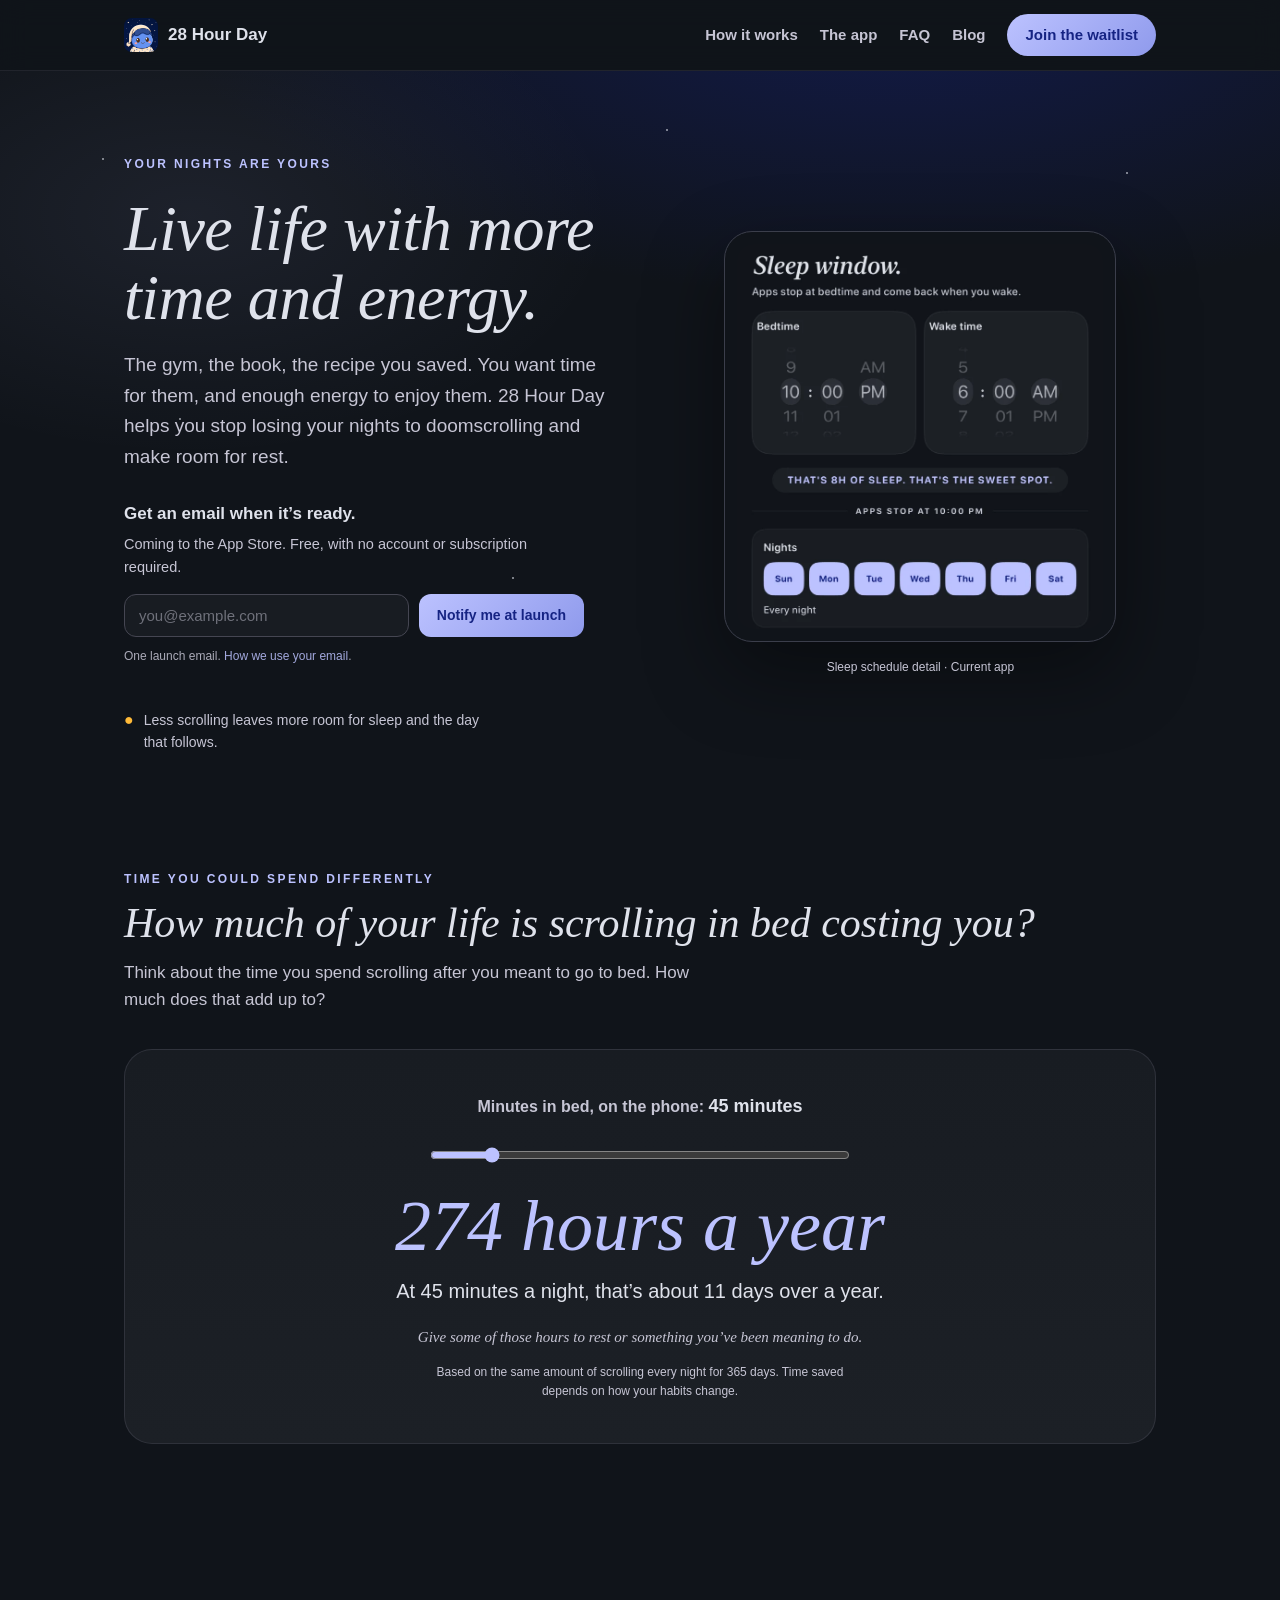
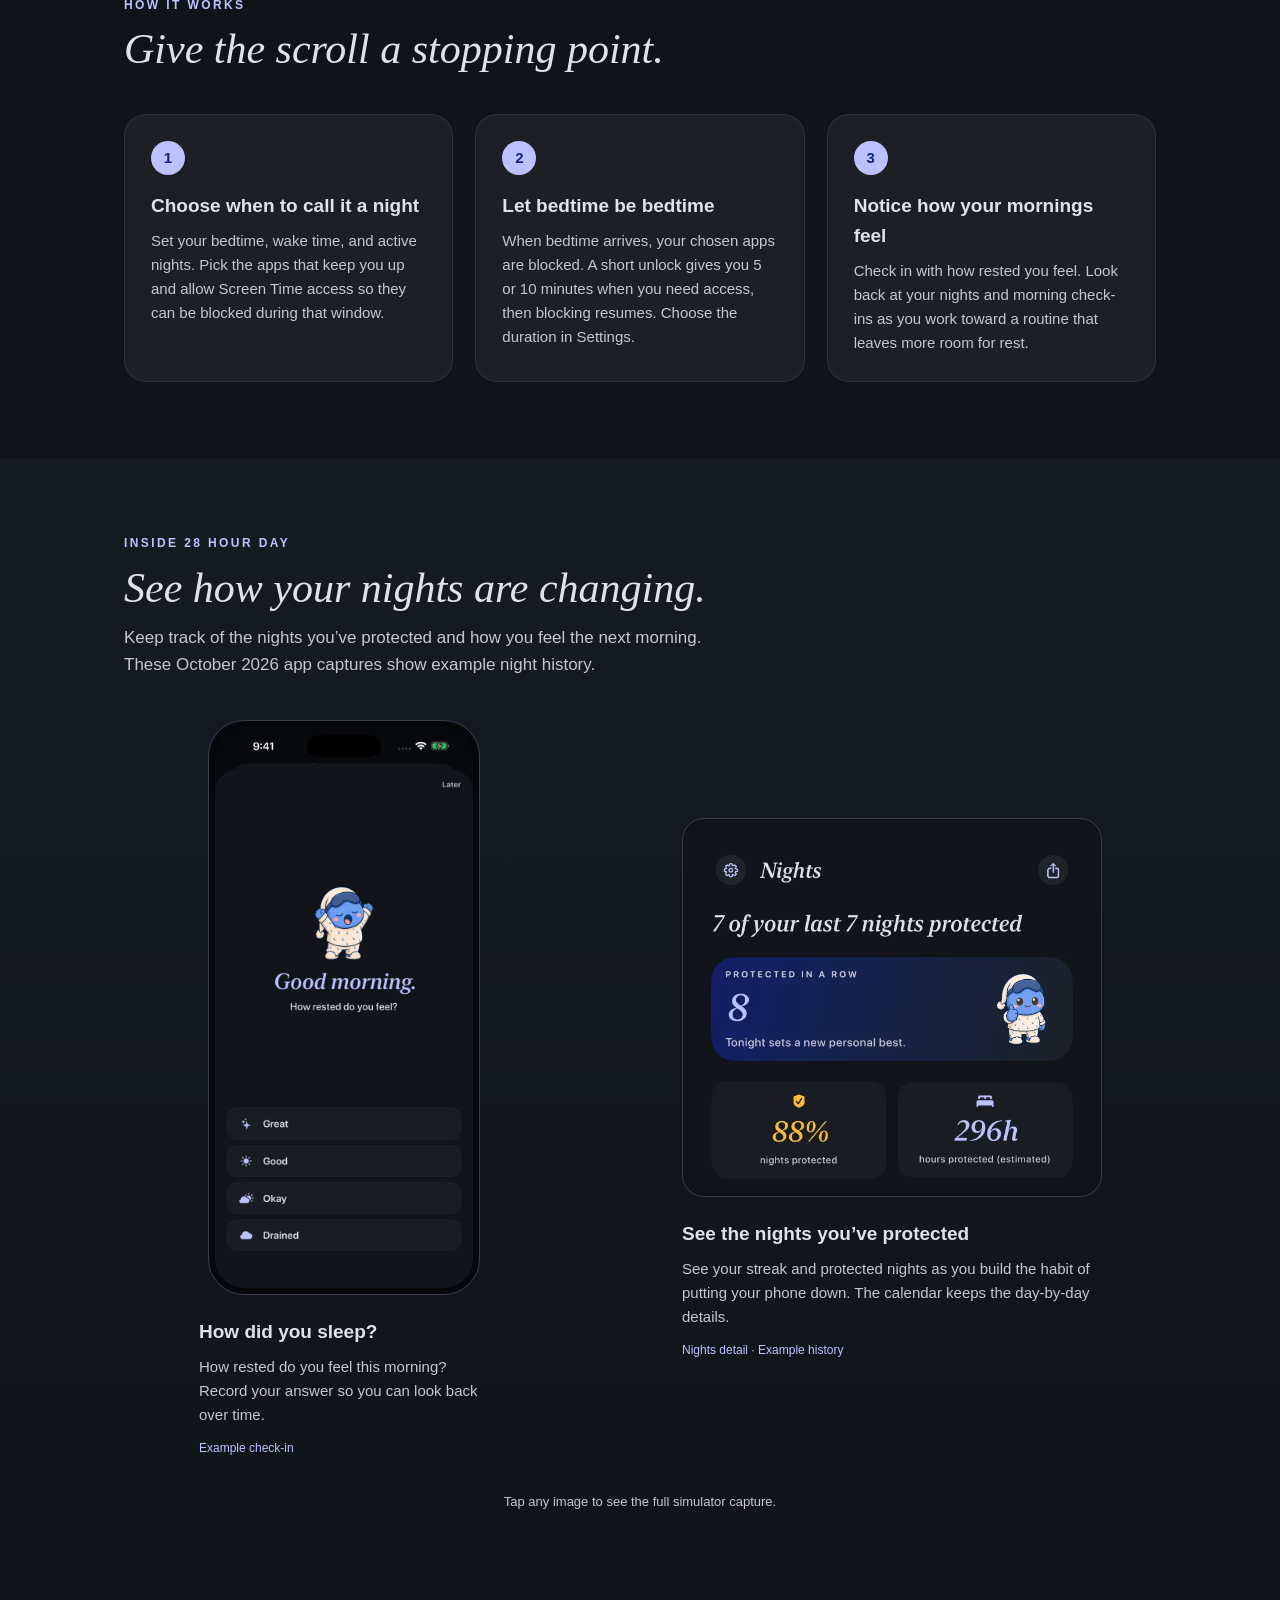
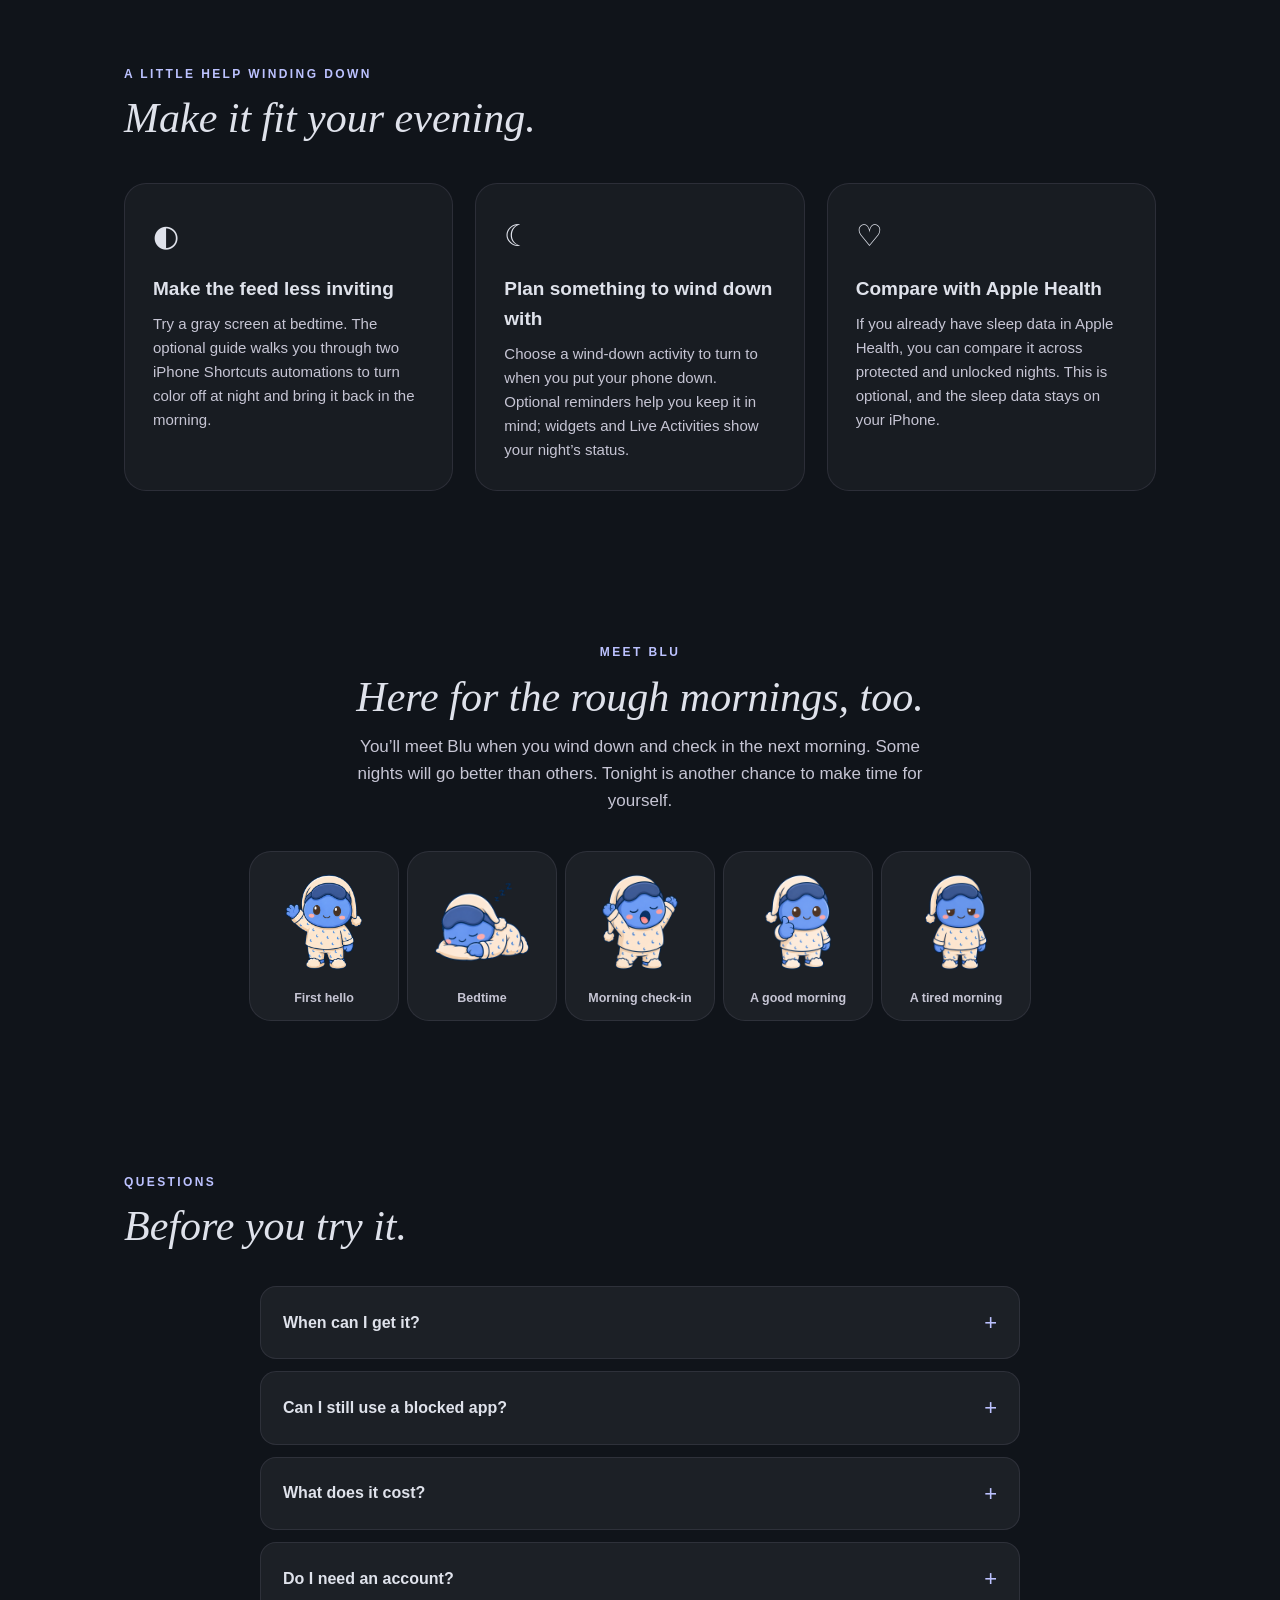
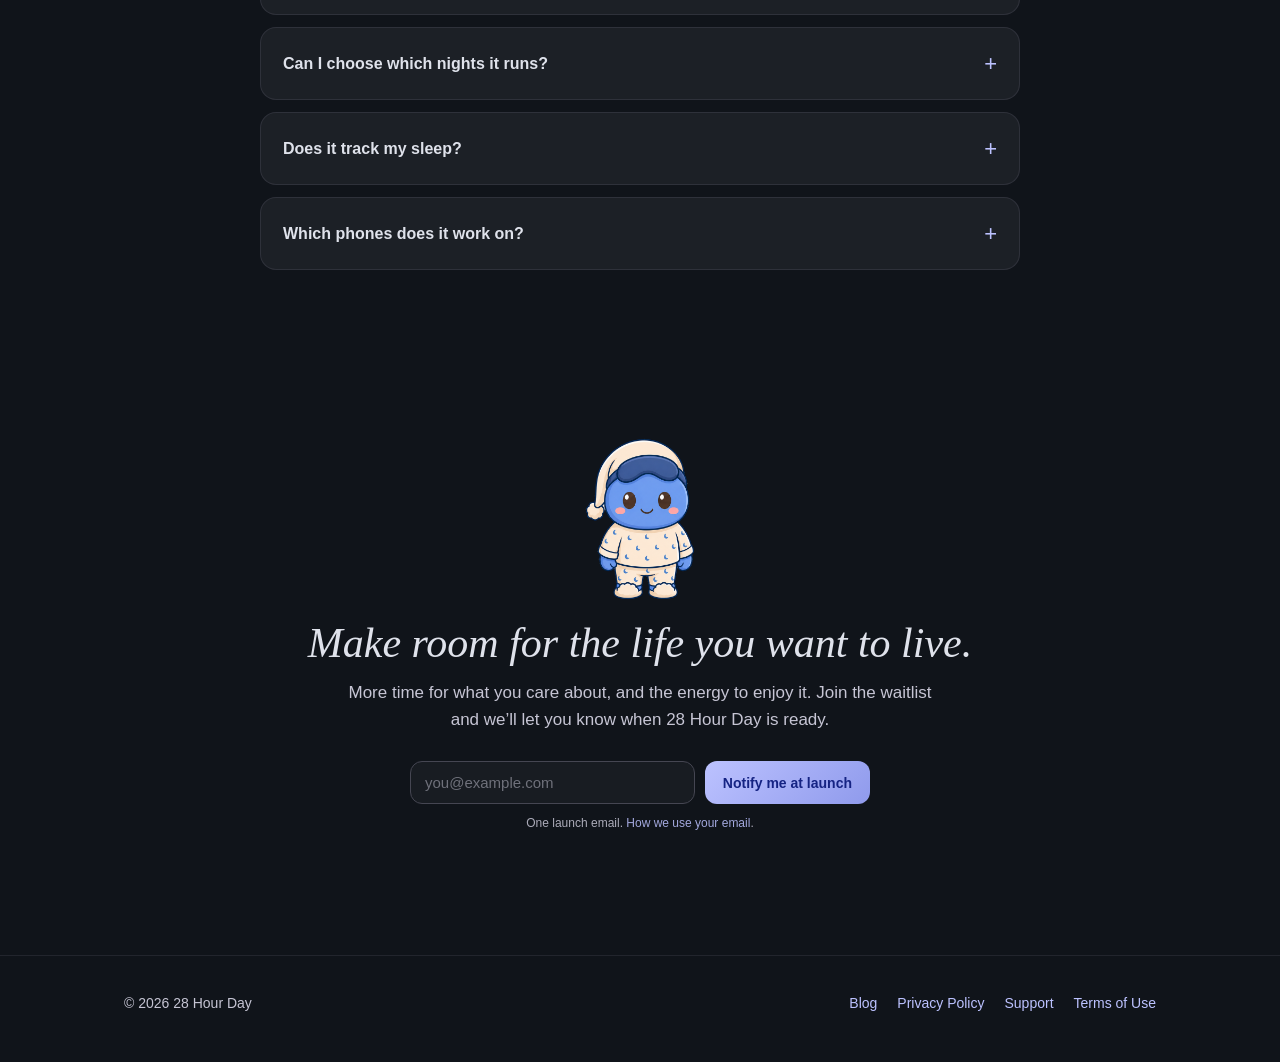
==== commit 86bcc1b8: "Restore outcome-led website copy about time and energy" ====
--- a/index.html
+++ b/index.html
@@ -3,18 +3,18 @@
 <head>
   <meta charset="utf-8">
   <meta name="viewport" content="width=device-width, initial-scale=1">
-  <title>28 Hour Day — Block Late-Night Scrolling</title>
-  <meta name="description" content="Set a bedtime for your apps. 28 Hour Day blocks the apps you choose on your schedule, with short unlocks when you need them. Free for iPhone. Join the waitlist.">
+  <title>28 Hour Day — More Time &amp; Energy for Life</title>
+  <meta name="description" content="More time for the things you care about, and energy to enjoy them. 28 Hour Day helps you stop late-night doomscrolling and make room for rest. Free for iPhone.">
   <link rel="canonical" href="https://28hourday.com/">
   <meta property="og:type" content="website">
   <meta property="og:site_name" content="28 Hour Day">
   <meta property="og:url" content="https://28hourday.com/">
-  <meta property="og:title" content="28 Hour Day — Block Late-Night Scrolling">
-  <meta property="og:description" content="Set a bedtime for your apps. 28 Hour Day blocks the apps you choose on your schedule, with short unlocks when you need them. Free for iPhone. Join the waitlist.">
+  <meta property="og:title" content="28 Hour Day — More Time &amp; Energy for Life">
+  <meta property="og:description" content="More time for the things you care about, and energy to enjoy them. 28 Hour Day helps you stop late-night doomscrolling and make room for rest. Free for iPhone.">
   <meta property="og:image" content="https://28hourday.com/assets/blu-hero.png">
   <meta name="twitter:card" content="summary_large_image">
-  <meta name="twitter:title" content="28 Hour Day — Block Late-Night Scrolling">
-  <meta name="twitter:description" content="Set a bedtime for your apps. 28 Hour Day blocks the apps you choose on your schedule, with short unlocks when you need them. Free for iPhone. Join the waitlist.">
+  <meta name="twitter:title" content="28 Hour Day — More Time &amp; Energy for Life">
+  <meta name="twitter:description" content="More time for the things you care about, and energy to enjoy them. 28 Hour Day helps you stop late-night doomscrolling and make room for rest. Free for iPhone.">
   <meta name="twitter:image" content="https://28hourday.com/assets/blu-hero.png">
   <link rel="icon" type="image/png" href="assets/favicon.png">
   <link rel="stylesheet" href="styles.css">
@@ -28,7 +28,7 @@
       "name": "28 Hour Day",
       "operatingSystem": "iOS 17.2 or later",
       "applicationCategory": "HealthApplication",
-      "description": "28 Hour Day blocks selected apps during your chosen sleep window using Apple’s Screen Time, with short unlocks, night history, and morning check-ins.",
+      "description": "28 Hour Day helps you stop late-night doomscrolling and make room for rest and the life you want to live. It blocks selected apps during your chosen sleep window, with short unlocks, night history, and morning check-ins.",
       "url": "https://28hourday.com/",
       "image": "https://28hourday.com/assets/app-icon.png",
       "offers": {
@@ -150,12 +150,12 @@
     </div>
     <div class="wrap hero-grid">
       <div>
-        <p class="eyebrow">A bedtime app blocker for iPhone</p>
-        <h1>Set a bedtime<br>for your apps.</h1>
-        <p class="sub">You opened your phone for a minute. Now it’s past midnight. 28 Hour Day blocks the apps you choose from bedtime until wake time, with short unlocks when you need them.</p>
+        <p class="eyebrow">Your nights are yours</p>
+        <h1>Live life with more time and&nbsp;energy.</h1>
+        <p class="sub">The gym, the book, the recipe you saved. You want time for them, and enough energy to enjoy them. 28 Hour Day helps you stop losing your nights to doomscrolling and make room for rest.</p>
         <div class="waitlist">
           <h3>Get an email when it’s ready.</h3>
-          <p class="waitlist-body">28 Hour Day is coming to the App Store.</p>
+          <p class="waitlist-body">Coming to the App Store. Free, with no account or subscription required.</p>
           <form class="waitlist-form" data-waitlist novalidate>
             <input type="email" name="email" required autocomplete="email" placeholder="you@example.com" aria-label="Email address">
             <button type="submit">Notify me at launch</button>
@@ -165,7 +165,7 @@
         </div>
         <p class="science-line">
           <span class="dot">●</span>
-          <span>Free to use. No account or subscription required.</span>
+          <span>Less scrolling leaves more room for sleep and the day that follows.</span>
         </p>
       </div>
 
@@ -180,26 +180,47 @@
     </div>
   </section>
 
+  <!-- Calculator -->
+  <section id="cost">
+    <div class="wrap">
+      <p class="eyebrow">Time you could spend differently</p>
+      <h2>How much of your life is scrolling in bed costing you?</h2>
+      <p class="section-sub">Think about the time you spend scrolling after you meant to go to bed. How much does that add up to?</p>
+
+      <div class="calc">
+        <label for="scrollmins">Minutes in bed, on the phone: <span class="mins" id="minsLabel">45 minutes</span></label>
+        <input type="range" id="scrollmins" min="15" max="240" step="15" value="45"
+               aria-label="Minutes spent scrolling in bed each night">
+        <div class="result" aria-live="polite">
+          <div class="big" id="hoursOut">274 hours a year</div>
+          <div class="nights" id="nightsOut">At 45 minutes a night, that’s about 11 days over a year.</div>
+        </div>
+        <p class="bridge">Give some of those hours to rest or something you’ve been meaning to do.</p>
+        <p class="calc-note">Based on the same amount of scrolling every night for 365 days. Time saved depends on how your habits change.</p>
+      </div>
+    </div>
+  </section>
+
   <!-- How it works -->
   <section id="how">
     <div class="wrap">
       <p class="eyebrow">How it works</p>
-      <h2>Decide before you’re tired.</h2>
+      <h2>Give the scroll a stopping point.</h2>
       <div class="steps">
         <div class="step">
           <div class="n">1</div>
-          <h3>Choose what gets blocked</h3>
-          <p>Choose your apps, bedtime, wake time, and active nights. Allow Screen Time access so blocking can start on schedule.</p>
+          <h3>Choose when to call it a night</h3>
+          <p>Set your bedtime, wake time, and active nights. Pick the apps that keep you up and allow Screen Time access so they can be blocked during that window.</p>
         </div>
         <div class="step">
           <div class="n">2</div>
-          <h3>Need a few more minutes?</h3>
-          <p>Set your short unlock to 5 or 10 minutes in Settings. When that time is up, blocking resumes automatically.</p>
+          <h3>Let bedtime be bedtime</h3>
+          <p>When bedtime arrives, your chosen apps are blocked. A short unlock gives you 5 or 10 minutes when you need access, then blocking resumes. Choose the duration in Settings.</p>
         </div>
         <div class="step">
           <div class="n">3</div>
-          <h3>Check in the next morning</h3>
-          <p>Record how rested you feel. Your night history keeps track of protected nights and unlocks, so you can look back over time.</p>
+          <h3>Notice how your mornings feel</h3>
+          <p>Check in with how rested you feel. Look back at your nights and morning check-ins as you work toward a routine that leaves more room for rest.</p>
         </div>
       </div>
     </div>
@@ -208,20 +229,20 @@
   <section id="screens" class="screens-section" aria-labelledby="screens-title">
     <div class="wrap">
       <p class="eyebrow">Inside 28 Hour Day</p>
-      <h2 id="screens-title">A look at the app.</h2>
-      <p class="section-sub">Set your schedule, check in, and see how your nights are going. Captured from the app in October 2026. The night history below shows example data.</p>
+      <h2 id="screens-title">See how your nights are changing.</h2>
+      <p class="section-sub">Keep track of the nights you’ve protected and how you feel the next morning. These October 2026 app captures show example night history.</p>
       <div class="screenshot-grid">
         <figure class="checkin-figure">
           <a class="screenshot-link" href="assets/screenshots/check-in.png" aria-label="View the full Morning Check-in screenshot">
             <img src="assets/screenshots/check-in.webp" width="1320" height="2868" loading="lazy" decoding="async" alt="Morning Check-in screen asking how rested you feel">
           </a>
-          <figcaption><h3>How did you sleep?</h3><p>Record how rested you feel and look back at last night.</p><span class="screenshot-note">Example check-in</span></figcaption>
+          <figcaption><h3>How did you sleep?</h3><p>How rested do you feel this morning? Record your answer so you can look back over time.</p><span class="screenshot-note">Example check-in</span></figcaption>
         </figure>
         <figure class="nights-figure">
           <a class="screenshot-link detail-link" href="assets/screenshots/nights.png" aria-label="View the full Nights screenshot">
             <span class="screenshot-detail nights-detail"><img src="assets/screenshots/nights.webp" width="1320" height="2868" loading="lazy" decoding="async" alt="Nights screen detail showing an example streak, protected-night percentage, and estimated protected hours"></span>
           </a>
-          <figcaption><h3>Look back at your nights</h3><p>See your streak and protected nights, with a calendar below when you want the details.</p><span class="screenshot-note">Nights detail · Example history</span></figcaption>
+          <figcaption><h3>See the nights you’ve protected</h3><p>See your streak and protected nights as you build the habit of putting your phone down. The calendar keeps the day-by-day details.</p><span class="screenshot-note">Nights detail · Example history</span></figcaption>
         </figure>
       </div>
       <p class="gallery-hint">Tap any image to see the full simulator capture.</p>
@@ -230,18 +251,18 @@
 
   <section id="features">
     <div class="wrap">
-      <p class="eyebrow">A few other things</p>
+      <p class="eyebrow">A little help winding down</p>
       <h2>Make it fit your evening.</h2>
       <div class="features">
         <div class="feature">
           <div class="fi" aria-hidden="true">◐</div>
-          <h3>Try a grayscale wind-down</h3>
-          <p>An optional guide walks you through two iPhone Shortcuts automations: one to turn color off at bedtime, another to bring it back in the morning.</p>
+          <h3>Make the feed less inviting</h3>
+          <p>Try a gray screen at bedtime. The optional guide walks you through two iPhone Shortcuts automations to turn color off at night and bring it back in the morning.</p>
         </div>
         <div class="feature">
           <div class="fi" aria-hidden="true">☾</div>
-          <h3>Keep tonight in view</h3>
-          <p>Widgets and Live Activities show your night’s status. You can also choose a wind-down activity and set bedtime or morning reminders.</p>
+          <h3>Plan something to wind down with</h3>
+          <p>Choose a wind-down activity to turn to when you put your phone down. Optional reminders help you keep it in mind; widgets and Live Activities show your night’s status.</p>
         </div>
         <div class="feature">
           <div class="fi" aria-hidden="true">♡</div>
@@ -252,32 +273,12 @@
     </div>
   </section>
 
-  <!-- Calculator -->
-  <section id="cost">
-    <div class="wrap">
-      <p class="eyebrow">A little perspective</p>
-      <h2>Those extra minutes add up.</h2>
-      <p class="section-sub">How long do you usually spend on your phone after getting into bed?</p>
-
-      <div class="calc">
-        <label for="scrollmins">Minutes in bed, on the phone: <span class="mins" id="minsLabel">45 minutes</span></label>
-        <input type="range" id="scrollmins" min="15" max="240" step="15" value="45"
-               aria-label="Minutes spent scrolling in bed each night">
-        <div class="result" aria-live="polite">
-          <div class="big" id="hoursOut">274 hours</div>
-          <div class="nights" id="nightsOut">At 45 minutes a night, that’s about 11 days over a year.</div>
-        </div>
-        <p class="bridge">This is time spent scrolling, not a prediction of sleep gained. Based on the same amount every night for 365 days.</p>
-      </div>
-    </div>
-  </section>
-
   <!-- Blu -->
   <section class="blu-band">
     <div class="wrap">
       <p class="eyebrow">Meet Blu</p>
-      <h2>Blu’s here, too.</h2>
-      <p class="section-sub" style="margin-left:auto;margin-right:auto;">That’s Blu, the little blue face you’ll see around the app. Sometimes asleep, sometimes stretching, occasionally looking like you feel before coffee.</p>
+      <h2>Here for the rough mornings, too.</h2>
+      <p class="section-sub" style="margin-left:auto;margin-right:auto;">You’ll meet Blu when you wind down and check in the next morning. Some nights will go better than others. Tonight is another chance to make time for yourself.</p>
       <div class="poses">
         <figure><img src="assets/blu-wave.png" alt="Blu waving hello"><figcaption>First hello</figcaption></figure>
         <figure><img src="assets/blu-asleep.png" alt="Blu asleep"><figcaption>Bedtime</figcaption></figure>
@@ -330,8 +331,8 @@
   <section class="final-cta">
     <div class="wrap">
       <img class="blu" src="assets/blu-hero.png" alt="Blu, the 28 Hour Day mascot">
-      <h2>Ready to put your phone down at bedtime?</h2>
-      <p class="section-sub" style="margin-left:auto;margin-right:auto;text-align:center;">Leave your email and we’ll let you know when you can try 28 Hour Day.</p>
+      <h2>Make room for the life you want to live.</h2>
+      <p class="section-sub" style="margin-left:auto;margin-right:auto;text-align:center;">More time for what you care about, and the energy to enjoy it. Join the waitlist and we’ll let you know when 28 Hour Day is ready.</p>
       <div class="waitlist final">
         <form class="waitlist-form" data-waitlist novalidate>
           <input type="email" name="email" required autocomplete="email" placeholder="you@example.com" aria-label="Email address">
@@ -368,7 +369,7 @@
     const hours = Math.max(1, Math.round(mins * 365 / 60));
     const days = Math.round(hours / 24);
     minsLabel.textContent = `${mins} minutes`;
-    hoursOut.textContent = `${hours.toLocaleString()} hours`;
+    hoursOut.textContent = `${hours.toLocaleString()} hours a year`;
     nightsOut.textContent = `At ${mins} minutes a night, that’s about ${days} days over a year.`;
   }
   slider.addEventListener("input", update);
--- a/styles.css
+++ b/styles.css
@@ -186,6 +186,7 @@
 }
 .calc .nights { color: var(--text); font-size: 20px; margin-top: 10px; }
 .calc .bridge { color: var(--subtext); font-size: 15px; margin-top: 18px; font-style: italic; font-family: var(--serif); }
+.calc .calc-note { color: var(--subtext); font-size: 12px; margin: 14px auto 0; max-width: 66ch; }
 
 /* Steps */
 .steps { display: grid; grid-template-columns: repeat(3, 1fr); gap: 22px; margin-top: 40px; }
